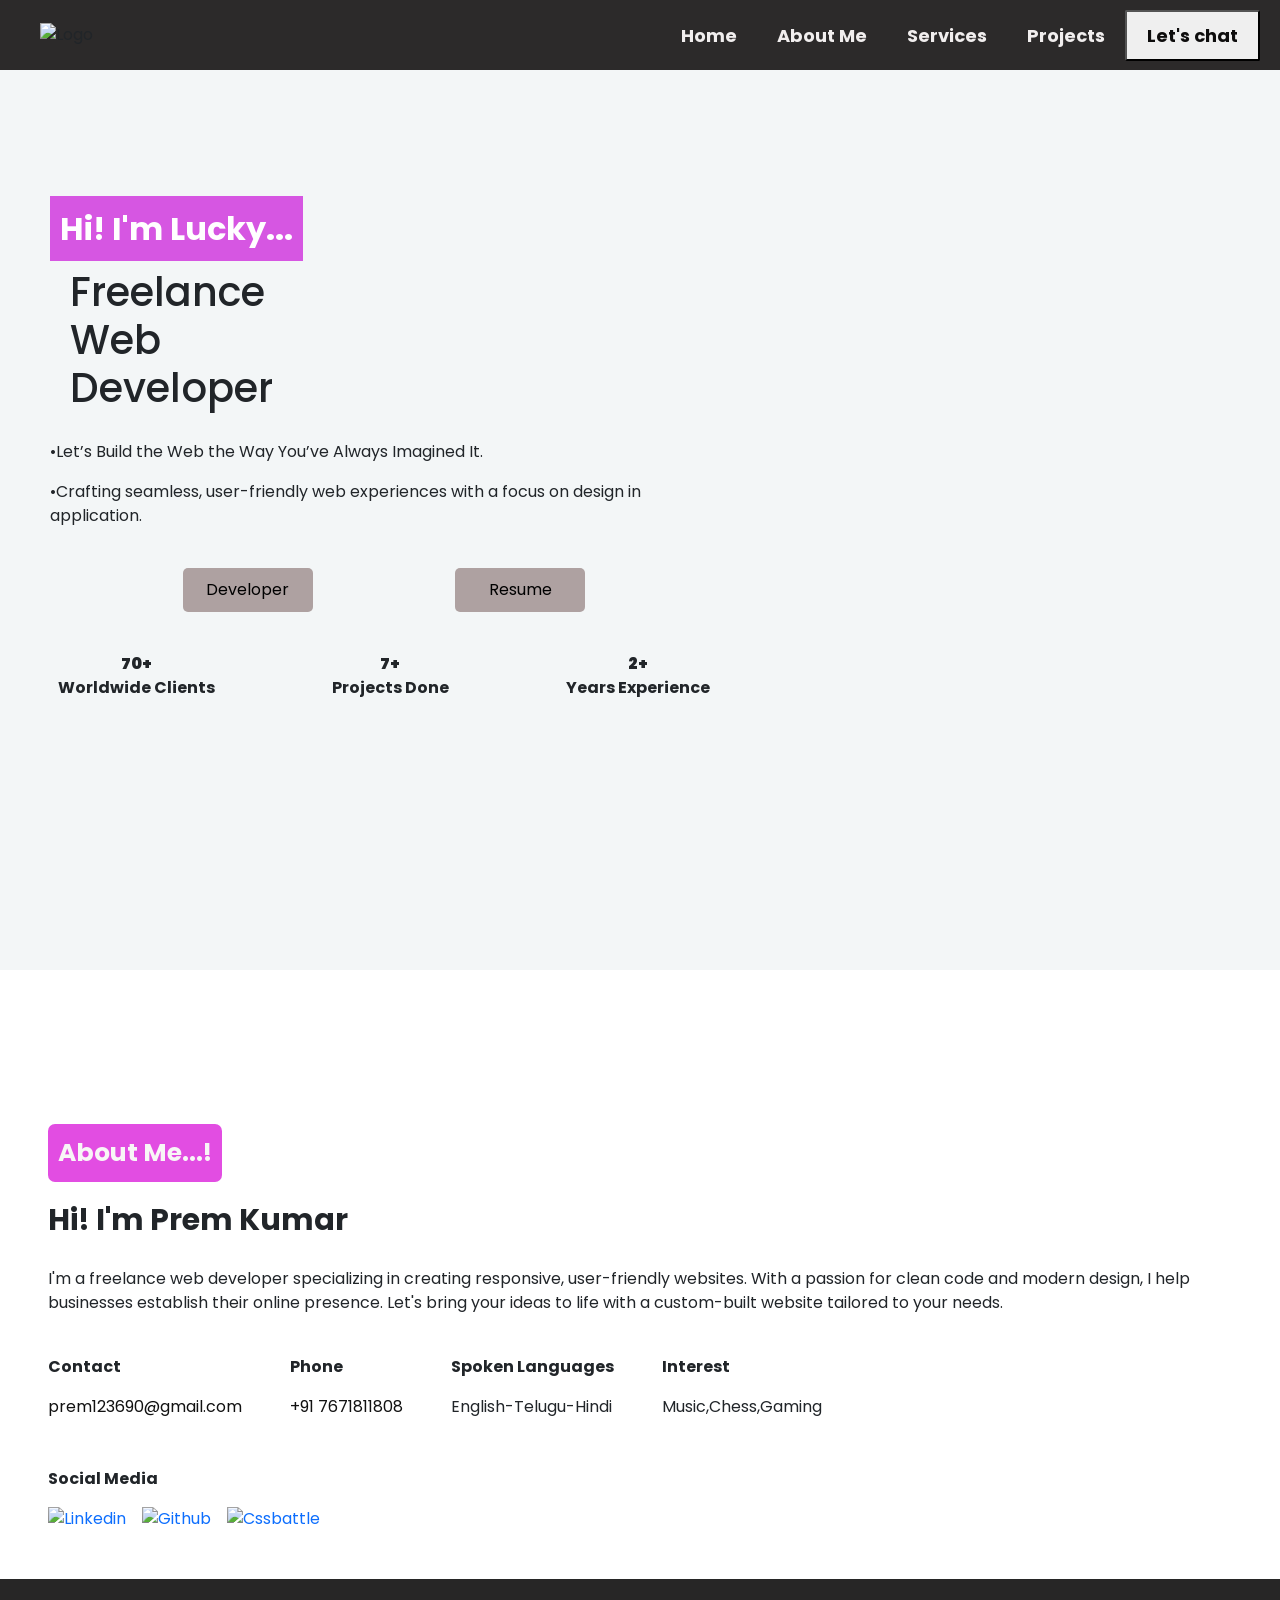
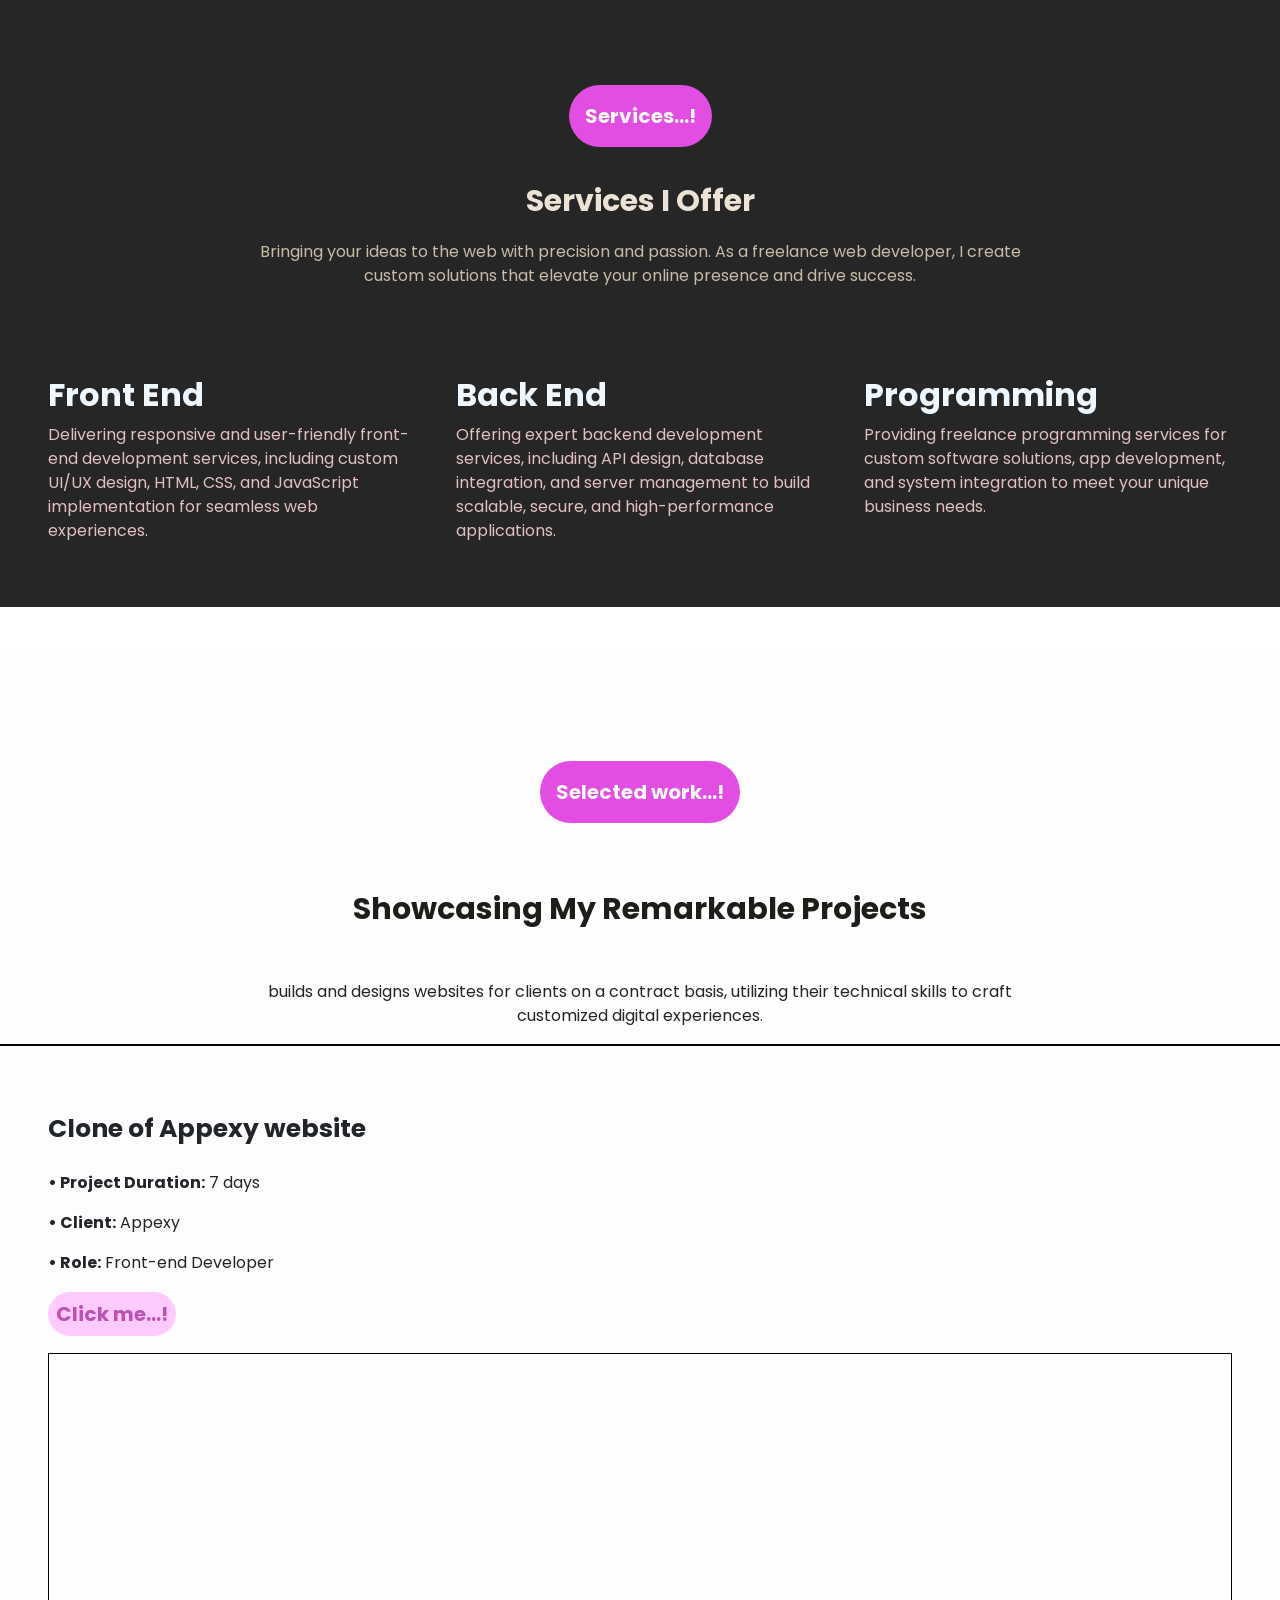
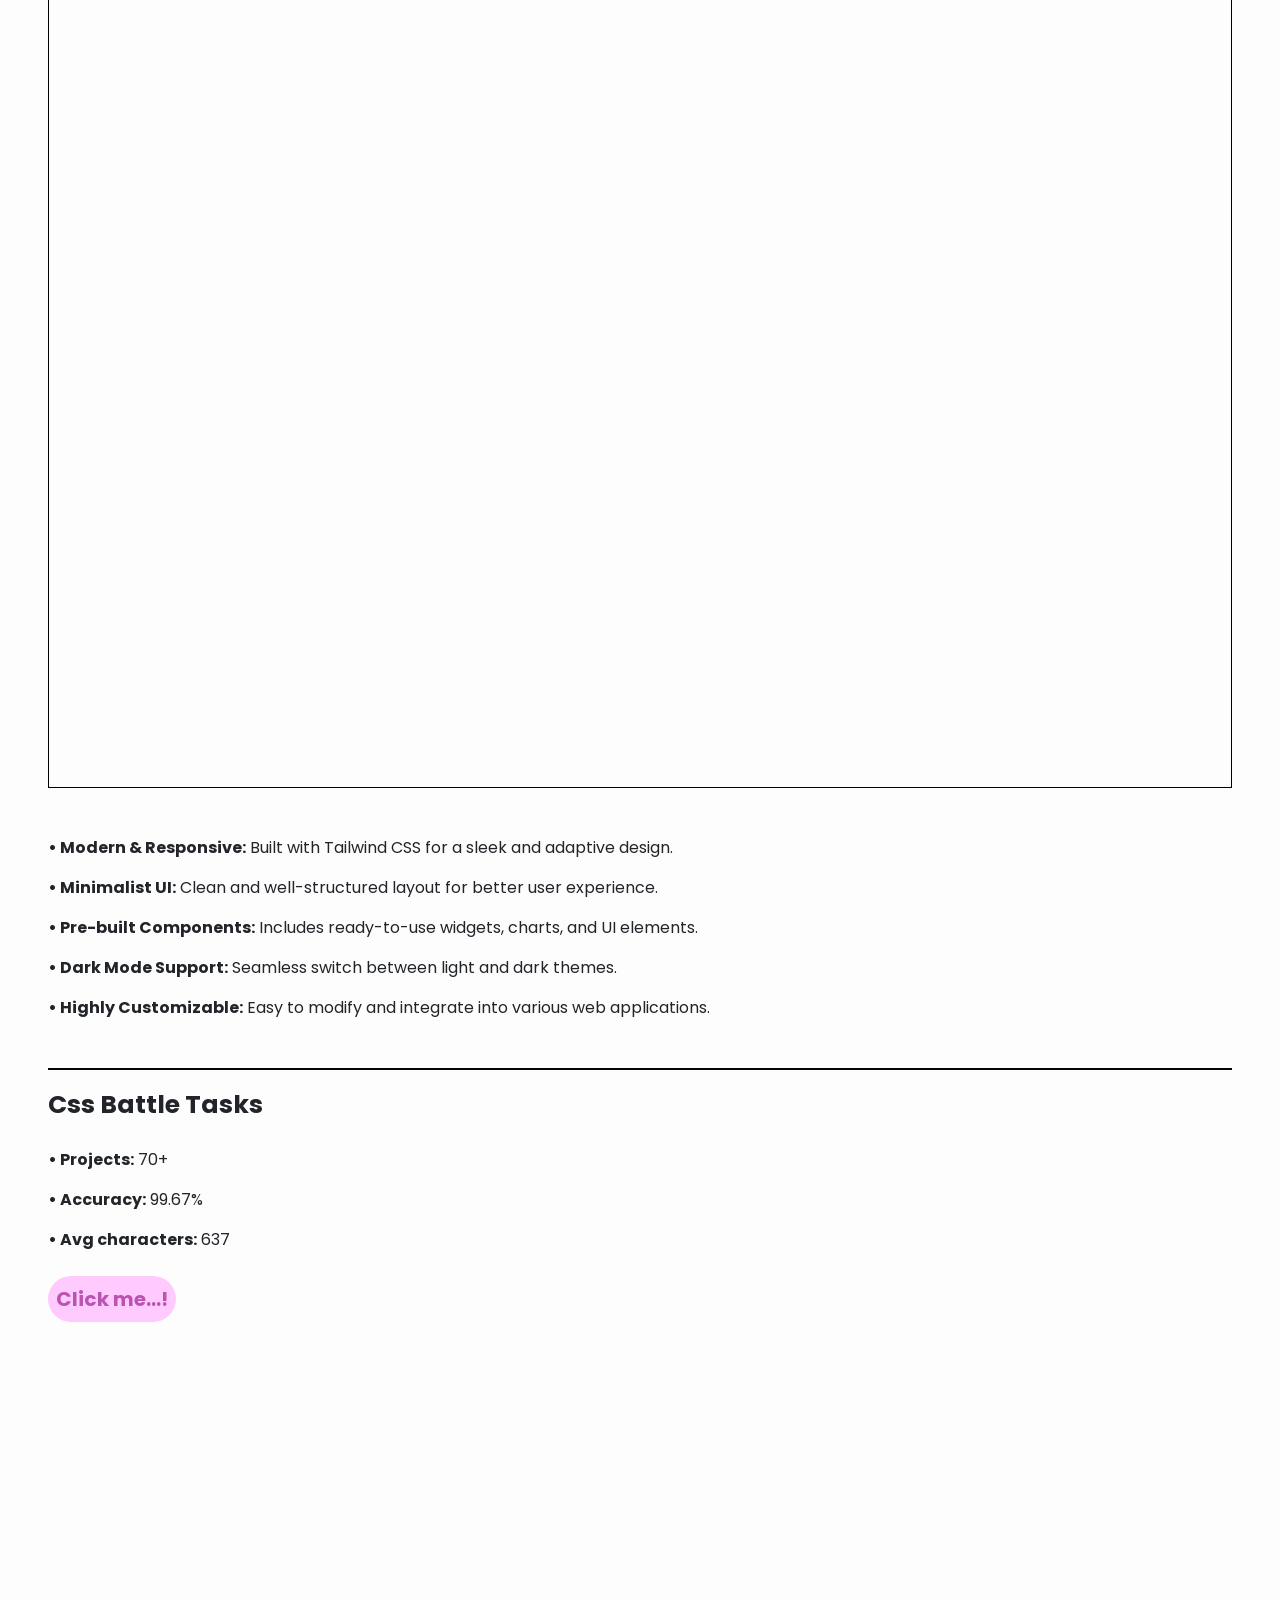
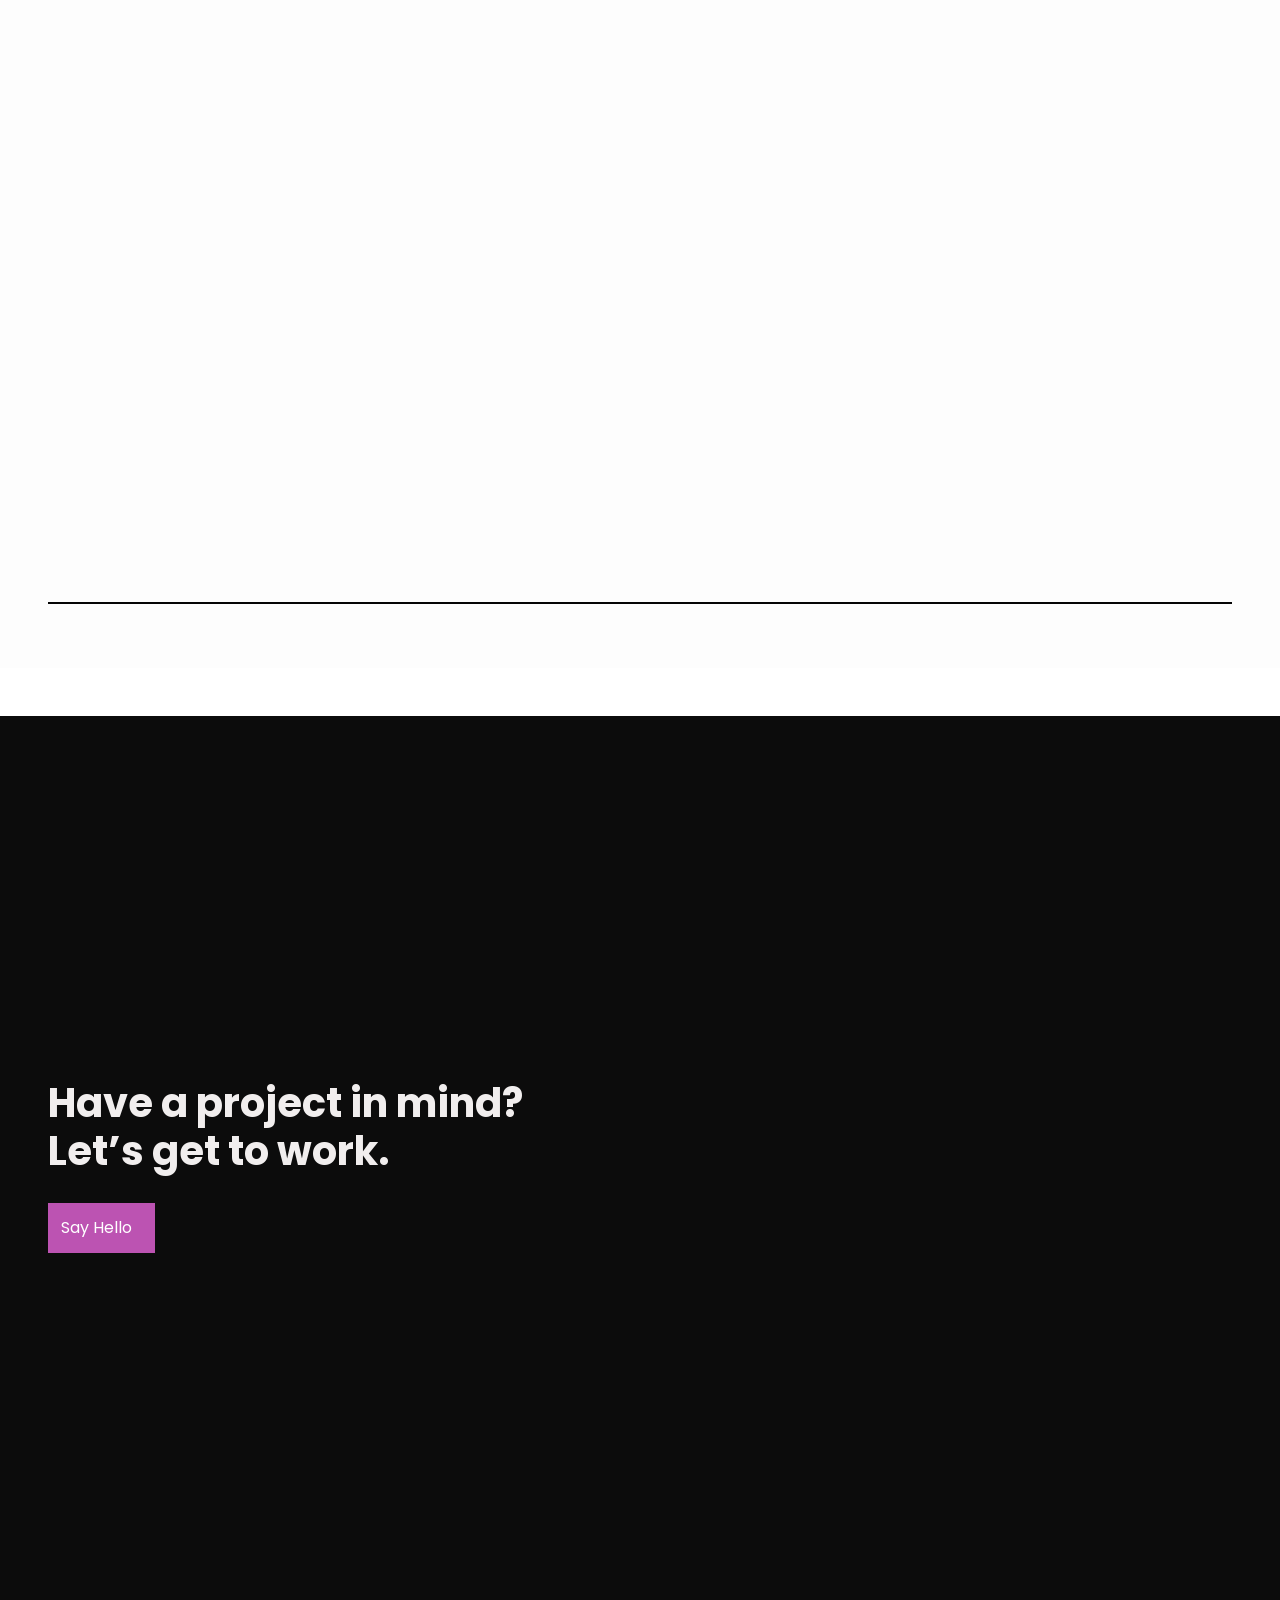
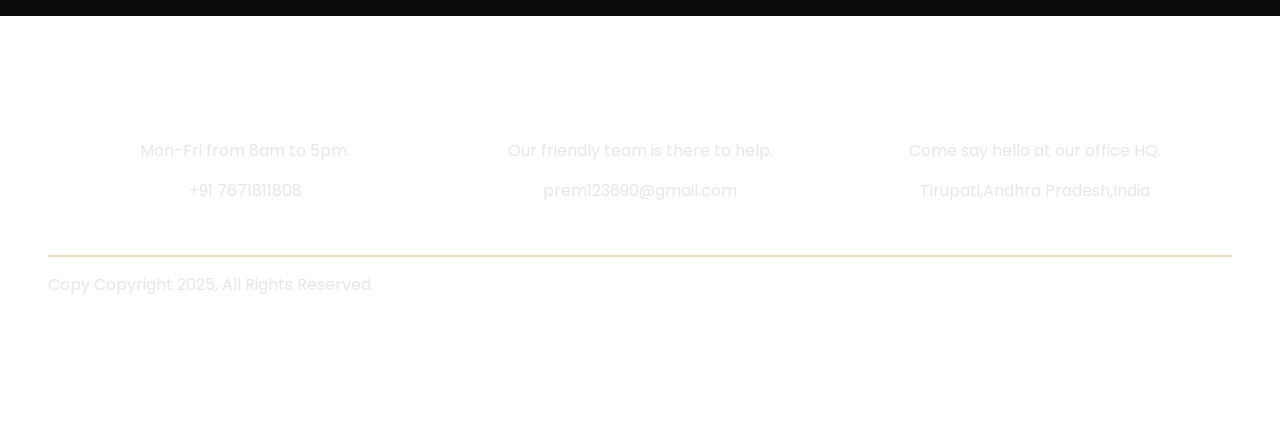
==== index.html @ 924522a0 "Add files via upload" ====
<!DOCTYPE html>
<html lang="en">
  <head>
    <meta charset="UTF-8" />
    <meta name="viewport" content="width=device-width, initial-scale=1.0" />
    <title>Portfolio</title>
    <link rel="stylesheet" href="style.css" />
    <link rel="stylesheet" href="poppins.css" />
    <link
      href="https://cdn.jsdelivr.net/npm/bootstrap@5.3.3/dist/css/bootstrap.min.css"
      rel="stylesheet"
      integrity="sha384-QWTKZyjpPEjISv5WaRU9OFeRpok6YctnYmDr5pNlyT2bRjXh0JMhjY6hW+ALEwIH"
      crossorigin="anonymous"
    />
    <link rel="preconnect" href="https://fonts.googleapis.com" />
    <link rel="preconnect" href="https://fonts.gstatic.com" crossorigin />
    <link
      href="https://fonts.googleapis.com/css2?family=Poppins:ital,wght@0,100;0,200;0,300;0,400;0,500;0,600;0,700;0,800;0,900;1,100;1,200;1,300;1,400;1,500;1,600;1,700;1,800;1,900&display=swap"
      rel="stylesheet"
    />
  </head>
  <body class="poppins-regular">
    <div class="header">
      <div class="header_logo">
        <img src="./images/sye-removebg-preview.png" alt="Logo" class="syelogo" />
      </div>
      <div class="header_menu">
        <ul class="nav">
          <li><a href="#home">Home</a></li>
          <li><a href="#aboutme">About Me</a></li>
          <li><a href="#services">Services</a></li>
          <li><a href="#projects">Projects</a></li>
        </ul>
        <br />
        <div class="header_btn">
          <button ><a href="#chat" class="btnchat">Let's chat</a></button>
        </div>
      </div>
    </div>
    <section id="home"></section>
    <div class="pg1" >
      <div class="pg1left">
        <div class="pg1ltd1">
          <h2 class="pg1ltd1h2 bold">Hi! I'm Lucky...</h2>
          <h1 class="pg1ltd1h1">
            Freelance <br />Web <br />
            Developer
          </h1>
          <p>•Let’s Build the Web the Way You’ve Always Imagined It.</p>
          <p>
            •Crafting seamless, user-friendly web experiences with a focus on
            design in application.
          </p>
        </div>
        <div class="pg1ltd2 d-flex justify-content-evenly">
          <input
            type="button"
            name=""
            id=""
            value="Developer"
            class="pg1ltd2input"
          />
          <input
            type="button"
            name=""
            id=""
            value="Resume"
            class="pg1ltd2input"
          />
        </div>
        <div class="pg1ltd3 d-flex justify-content-around">
          <div class="pg1ltd3d1 txtcen bold">
            <b>70+</b>
            <p>Worldwide Clients</p>
          </div>
          <div class="pg1ltd3d1 txtcen bold">
            <b>7+</b>
            <p>Projects Done</p>
          </div>
          <div class="pg1ltd3d1 txtcen bold">
            <b>2+</b>
            <p>Years Experience</p>
          </div>
        </div>
      </div>
      <div class="pg1right">
        <div class="pg1rightimg" ></div>
      </div>
    </div>
    <div class="pg2 m-5" id="aboutme" >
      <div class="pg2d1 d-flex align-items-center m-3 mx-0 bold" >
        <img src="./images/icons8-circle-64.png" alt="" class="star" />About Me...!
      </div>
      <div class="pg2d2 m-3 mx-0 bold">Hi! I'm Prem Kumar</div>
      <div class="pg2d3 m-4 mx-0">
        I'm a freelance web developer specializing in creating responsive,
        user-friendly websites. With a passion for clean code and modern design,
        I help businesses establish their online presence. Let's bring your
        ideas to life with a custom-built website tailored to your needs.
      </div>
      <div class="pg2d4 d-flex gap-5 m-3 mx-0">
        <div class="pgd4d1 m-3 mx-0">
          <p class="bold">Contact</p>
          <a href="#" class="email-a">prem123690@gmail.com</a>
        </div>
        <div class="pg2d4d2 m-3 mx-0">
          <p class="bold">Phone</p>
          <a href="#" class="phone-a">+91 7671811808</a>
        </div>
        <div class="pg2d4d3 m-3 mx-0">
          <p class="bold">Spoken Languages</p>
          <p>English-Telugu-Hindi</p>
        </div>
        <div class="pg2d4d4 m-3 mx-0">
          <p class="bold">Interest</p>
          <p>Music,Chess,Gaming</p>
        </div>
      </div>
      <div class="pg2d5 m-3 mx-0">
        <p class="bold">Social Media</p>
        <div class="pg2d5d1 d-flex gap-3 m-3 mx-0">
          <a href="#"
            ><img src="./images/icons8-linkedin-48.png" alt="Linkedin" class="linkedin"
          /></a>
          <a href="#"><img src="./images/icons8-github-50.png" alt="Github" /></a>
          <a href="#"
            ><img src="./images/BIu19jPP_400x400.png" alt="Cssbattle" class="cssbattle"
          /></a>
        </div>
      </div>
    </div>
    <div class="pg3 m-5 mx-0 " id="services">
      <div class="pg3d1 d-flex justify-content-center">
        <div class="pg3d1d1 d-flex align-items-center m-3 mx-0 bold p-3">
          <img src="./images/icons8-circle-64.png" alt="" class="star" />Services...!
        </div>
      </div>
      <div class="pg3d2 bold txtcen m-3 mx-0">Services I Offer</div>
      <div class="pg3d3 txtcen d-flex justify-content-center m-3 mx-0">
        <div class="pg3d3d1">
          Bringing your ideas to the web with precision and passion. As a
          freelance web developer, I create custom solutions that elevate your
          online presence and drive success.
        </div>
      </div>
      <div class="pg4 d-flex p-5">
        <div class="pg4d1">
          <img src="./images/icons8-backend-64.png" alt="" class="imgcard1">
          <h2 class="bold">Front End</h2>
          <p class="pg4d1p">Delivering responsive and user-friendly front-end development services, including custom UI/UX design, HTML, CSS, and JavaScript implementation for seamless web experiences.</p>
        </div>
        <div class="pg4d2">
          <img src="./images/icons8-backend-64 (1).png" alt="" class="imgcard2">
          <h2 class="bold">Back End</h2>
          <p class="pg4d1p">Offering expert backend development services, including API design, database integration, and server management to build scalable, secure, and high-performance applications.</p>
        </div>
        <div class="pg4d3">
          <img src="./images/icons8-backend-64 (2).png" alt="" class="imgcard3">
          <h2 class="bold">Programming</h2>
          <p class="pg4d1p">Providing freelance programming services for custom software solutions, app development, and system integration to meet your unique business needs.</p>
        </div>
      </div>
    </div>
    <div class="pg5 m-5 mx-0" id="projects">
      <div class="pg3d1 d-flex justify-content-center">
        <div class="pg3d1d1 d-flex align-items-center m-3 mx-0 bold p-3">
          <img src="./images/icons8-circle-64.png" alt="" class="star" />Selected work...!
        </div>
      </div>
      <div class="pg5d2 bold txtcen m-5 mx-0">Showcasing My Remarkable Projects</div>
      <div class="pg5d3 txtcen d-flex justify-content-center m-3 mx-0">
        <div class="pg5d3d1">
          builds and designs websites for clients on a contract basis, utilizing their technical skills to craft customized digital experiences.
        </div>
      </div>
      <div class="line" ></div>
      <div class="pg5d4 p-5">
        <div class="pg5d4d1">
          <div class="pg5d4d1d1 bold m-3 mx-0">Clone of Appexy website</div>
          <div class="pg5d4d1d4 m-4 mx-0">
            <p><b> •  Project Duration:</b> 7 days</p>
            <p><b> •  Client:</b> Appexy</p>
            <p><b> •  Role:</b> Front-end Developer</p>
          </div>
          <div class="m-4 mx-0">  
          <a href="./task14/index.html" class="pg5d4d1d1a bold p-2 mx-0 "><img src="./images/icons8-circle-64.png" alt="" class="star" />Click me...!</a>
          </div>
          <div class="pg5d4d1d2img"></div>
          <div class="pg5d4d1d3 m-5 mx-0">
            <p><b> •  Modern & Responsive:</b> Built with Tailwind CSS for a sleek and adaptive design.</p>
            <p><b> •  Minimalist UI:</b> Clean and well-structured layout for better user experience.</p>
            <p><b> •  Pre-built Components:</b> Includes ready-to-use widgets, charts, and UI elements.</p>
            <p><b> •  Dark Mode Support:</b> Seamless switch between light and dark themes.</p>
            <p><b> •  Highly Customizable:</b> Easy to modify and integrate into various web applications.</p>
          </div>
          <div class="line"></div>
        </div>
        <div class="csshed">
          <div class="csshed1 bold p-3 px-0">Css Battle Tasks</div>
          <div class="cssfot p-2 px-0">
            <p><b> •  Projects:</b> 70+</p>
            <p><b> •  Accuracy:</b> 99.67%</p>
            <p><b> •  Avg characters:</b> 637</p>
          </div>
          <div class="csslink d-flex">
            <a href="https://cssbattle.dev/player/kumar_1729" class="pg5d4d1d1a bold p-2 mx-0 "><img src="./images/icons8-circle-64.png" alt="" class="star" />Click me...!</a>
            </div>
        </div>
        <div class="pg5d4d2">
          <div class="pg5d4d2d1 p-3 px-0">
            <div class="cssd1bx1"></div>
            <div class="cssd1bx2"></div>
            <div class="cssd1bx3"></div>
          </div>
          <div class="pg5d4d2d2 p-3 px-0">
            <div class="cssd2bx4"></div>
            <div class="cssd2bx5"></div>
            <div class="cssd2bx6"></div>
          </div>
        </div>
        <div class="line m-3 mx-0"></div>
      </div>
    </div>
    <div class="pg6 d-flex" id="chat">
      <div class="pg6left d-flex justify-content-center p-5">
        <h1 class="bold pg6leftfont">Have a project in mind? Let’s get to work.</h1>
        <button class="hello" id="open-contact" popovertarget="pop-box">Say Hello 
          <img src="./images/icons8-arrow-100 (1).png" alt="">
        </button>
      </div>
      <div class="pg6right p-5"></div>
    </div>


    <div class="pop-box" id="pop-box" popover>
      <button popovertarget="pop-box" id="close">
        <img src="./images/icons8-close-96.png" alt="">
      </button>
      <div class="popxhed py-0 p-4">
        <h2 class="bold ">Got Ideas? We've got the skills.</h2>
      <h2 class="bold">Let's team up.</h2>
      <p>Tell us more about yourself and what you're got in mind.</p>
      </div>
      <form>
        <div class="formd1 d-flex p-4 py-0">
          <input type="text" placeholder="Full Name...">
          <input type="email" placeholder="Your Eamil">
        </div>
        <div class="formd2 p-4 py-0">
          <input type="text" placeholder="Subject">
        </div>
        <div class="formd3 p-4 py-0">
          <input type="text" id="message" placeholder="Your Message..." class="message">
        </div>

        <button class="hello" id="close-contact">Send Message</button>
      </form>
    </div>
    <footer>
      <div class="foter p-5 py-0">
        <div class="fotrd1">
          <div class="phone">
            <img src="./images/icons8-phone-501.png" alt="">
            <p>Mon-Fri from 8am to 5pm.</p>
            <p>+91 7671811808</p>
          </div>
          <div class="email">
            <img src="./images/icons8-email-501.png" alt="">
            <p>Our friendly team is there to help.</p>
            <p>prem123690@gmail.com</p>
          </div>
          <div class="location">
            <img src="./images/icons8-location-501.png" alt="">
            <p>Come say hello at our office HQ.</p>
            <p>Tirupati,Andhra Pradesh,India</p>
          </div>
        </div>
        <div class="fotrd2">
          <div class="line white m-3 mx-0"></div>
          <p>Copy Copyright 2025, All Rights Reserved.</p>    
        </div>
      </div>
    </footer>
    <script
      src="https://cdn.jsdelivr.net/npm/bootstrap@5.3.3/dist/js/bootstrap.bundle.min.js"
      integrity="sha384-YvpcrYf0tY3lHB60NNkmXc5s9fDVZLESaAA55NDzOxhy9GkcIdslK1eN7N6jIeHz"
      crossorigin="anonymous"
    ></script>
  </body>
</html>
---- style.css ----
* {
  margin: 0;
  padding: 0;
}
.txtcen {
  text-align: center;
}
.bold {
  font-weight: bold;
}
a {
  text-decoration: none !important;
}
:root {
  --i: !important;
}
.line {
  width: 100%;
  border: 1px solid rgb(5, 5, 5);
}
/*media quaries */
@media screen and (max-width: 767px) {
  .pg1 {
    flex-direction: column;
    height: 200vh !important;
  }
  .pg1right {
  }
}
@media screen and (max-width: 767px) {
  .pg2d4,
  .pg4 {
    /* flex-direction: column; */
    flex-wrap: wrap;
  }
  .pg5d4d2d1,
  .pg5d4d2d2 {
    flex-direction: column;
    height: 150vh;
    gap: 30px;
  }
  
  .cssd1bx1,.cssd1bx2,.cssd1bx3,.cssd2bx4,.cssd2bx5,.cssd2bx6{
    width: 100%;
    background: url(cssbattleimgs/pic17.png) no-repeat ;
  }
  .fotrd1{
    flex-direction: column;
  }
  .pg6{
    flex-direction: column;
  }
}

/*nav bar start*/
.syelogo {
  height: 120px;
  margin-left: 40px;
}
.header {
  background-color: rgb(44, 42, 42);
  height: 70px;
  width: 100%;
  z-index: 100;
  position: sticky;
  top: 0px;
  display: flex;
  align-items: center;
  justify-content: space-between;
}
.header_menu {
  display: flex;
  justify-content: flex-end;
}
.header_menu ul {
  list-style: none;
  display: inline-flex;
}
.header_menu ul li {
  padding: 20px;
}
.header_menu ul li a {
  color: #f1eeee;
  text-decoration: none;
  /* font-family:system-ui, -apple-system, BlinkMacSystemFont, 'Segoe UI', Roboto, Oxygen, Ubuntu, Cantarell, 'Open Sans', 'Helvetica Neue', sans-serif; */
  font-size: large;
  font-weight: bold;
}
.header_menu ul li a:hover {
  color: #949491;
  border-radius: none;
  transition: all 5ms ease-in-out;
}
.header_btn {
  display: inline-flex;
  align-items: center;
  margin-right: 20px;
}
.header_btn button {
  /* font-family: system-ui, -apple-system, BlinkMacSystemFont, 'Segoe UI', Roboto, Oxygen, Ubuntu, Cantarell, 'Open Sans', 'Helvetica Neue', sans-serif; */
  font-size: large;
  font-weight: bold;
  color: #111;
  border-radius: 2px;
  padding: 10px 20px;
}
.header_btn button:hover {
  color: rgb(147, 144, 150);
}
.btnchat {
  color: #0e0d0d;
}
/*nav bar end*/
.pg1 {
  height: 100vh;
  display: flex;
  background-color: rgb(243, 246, 247);
  padding-top: 10vh;
}
.pg1left {
  flex: 1.5;
  /* border: solid 1px red; */
}
.pg1ltd1 {
  margin: 50px;
}
.pg1ltd1h2 {
  /* border: solid 1px red; */
  background: #d656e2;
  color: rgb(255, 255, 255);
  display: inline;
  padding: 10px;
}
.pg1ltd1h1 {
  padding: 20px;
}
.pg1ltd2 {
  margin-top: -20px !important;
  margin: 40px;
}
.pg1ltd2input {
  background-color: rgb(174, 161, 161);
  border: none;
  color: rgb(0, 0, 0);
  border-radius: 5px;
  padding: 10px;
  width: 130px;
}

.pg1right {
  flex: 1;
}
.pg1rightimg {
  height: 90vh;
  /* background: url(WhatsApp\ Image\ 2025-01-29\ at\ 19.05.05_9d3bdd12.jpg) no-repeat center/cover; */
  /* background: url(IMG-20250202-WA0011.jpg) no-repeat center/cover;
     */
  background: url(./images/right3.jpg) no-repeat center/cover;
}
.pg2 {
  background: white;
  padding-top: 10vh;
}
.pg2d1,
.pg3d1d1 {
  background: #e24de2;
  width: fit-content;
  color: #f8f6f6;
  padding: 10px;
  border-radius: 7px;
  font-size: 25px;
}
.pg2d2 {
  font-size: 30px;
}
.email-a,
.phone-a {
  color: #111 !important;
}
.star {
  height: 25px;
}
.linkedin {
  height: 58px;
}
.cssbattle {
  height: 48px;
}
.pg3 {
  background: #272626;
  padding-top: 10vh;
}
.pg3d1d1 {
  border-radius: 40px;
  font-size: 20px;
}
.pg3d2 {
  color: rgb(236, 226, 213);
  font-size: 30px;
}
.pg3d3 {
  color: rgb(202, 187, 168);
}
.pg3d3d1 {
  width: 800px;
}
.pg4 {
  gap: 40px;
}
.pg4d1,
.pg4d2,
.pg4d3 {
  color: aliceblue;
  flex: 1;
}
/* .pg4d2{
    flex: 1;
}
.pg4d3{
    flex:1;
} */
.pg4d1p {
  color: #e2c0c0;
}
.imgcard1,
.imgcard3 {
  height: 70px;
}
.imgcard2 {
  height: 70px;
}

.pg5 {
  background: #fdfdfd;
  padding-top: 10vh;
}
.pg5d2 {
  color: rgb(31, 29, 25);
  font-size: 30px;
}
.pg5d3d1 {
  width: 800px;
}
.pg5d4d1d1 {
  font-size: 25px;
}
.pg5d4d1d1a {
  color: #bc53b2;
  background: #ffcbff;
  border-radius: 40px;
  font-size: 20px;
  margin-top: 0px var(--i);
}
.pg5d4d1d2img {
  height: 115vh;
  background: url(./images/project1.png) no-repeat center/cover;
  border: 1px solid black;
}
.csshed1 {
  font-size: 25px;
}
.pg5d4d2d1,
.pg5d4d2d2 {
  display: flex;
}
.cssd1bx1,
.cssd1bx2,
.cssd1bx3,
.cssd2bx4,
.cssd2bx5,
.cssd2bx6 {
  height: 400px;
  width: 400px;
  /* height: 100%;
  width: 100%; */
}
.cssd1bx1 {
  background: url(cssbattleimgs/pic17.png) no-repeat;
}
.cssd1bx2 {
  background: url(cssbattleimgs/pic9.png) no-repeat;
}
.cssd1bx3 {
  background: url(cssbattleimgs/pic12.png) no-repeat;
}
.cssd2bx4 {
  background: url(cssbattleimgs/pci7.png) no-repeat;
}
.cssd2bx5 {
  background: url(cssbattleimgs/pic1.png) no-repeat;
}
.cssd2bx6 {
  background: url(cssbattleimgs/pic14.png) no-repeat;
}
.pg6 {
  height: 100vh;
  background: rgb(12, 12, 12);
}
.pg6left,
.pg6right {
  flex: 1;
}
.pg6left {
  flex-direction: column;
}
.pg6leftfont {
  color: #f1eeee;
}
.pg6right {
  background: url(./images/contectimg.png) no-repeat center/cover;
}
.hello {
  display: flex;
  align-items: center;
  justify-content: center;
  background-color: #bc53b2;
  gap: 10px;
  border: 0;
  padding: 13px;
  margin-top: 20px;
  color: #fff !important;
  width: fit-content;
  img {
    height: 24px;
    rotate: 180deg;
  }
}
.pop-box {
  height: 90%;
  width: 50%;
  aspect-ratio: 1/1;
  background-color: rgb(255, 255, 255);
  border-radius: 7px;
  position: fixed;
  z-index: 10;
  border: none;
  top: 50%;
  left: 50%;
  transform: translate(-50%, -50%);
  transition: 0.3s popover ease;
}
.formd1 {
  display: flex;
  gap: 20px;
}

input {
  width: 100%;
  border: 1px solid gray;
  border-radius: 2px;
  padding: 8px 3px 8px 10px;
  margin-top: 10px !important;
}
input::placeholder {
  font-weight: 600 !important;
}

#message {
  height: 100px !important;
}
#close-contact {
  margin: 25px !important;
}
#close {
  background-color: rgba(128, 128, 128, 0.455);
  border: 0;
  padding: 3px;
  display: flex;
  align-items: center;
  justify-content: center;
  border-radius: 10px;
  height: 30px;
  aspect-ratio: 1/1;
  margin: 20px;
  position: relative;
  left: 90%;
  img {
    height: 20px;
  }
}
footer {
  /* width: 100%;
    display: flex;
    align-items: center; */
  color: #e8e6e6 var(--i);
}
.white {
  border: 1px solid wheat;
}
.foter {
  height: 50vh;
  background: url(./images/footer-bg.5b1460dc.svg) no-repeat center/cover;
  margin-top: -35px;
  display: flex;
  flex-direction: column;
  justify-content: center;
}
.phone,
.email,
.location {
  flex: 1;
  display: flex;
  flex-direction: column;
  justify-content: center;
  align-items: center;
}
.fotrd1 {
  display: flex;
  padding-top: 40px;
}
.fotrd2 {
  padding-top: 20px;
}
---- poppins.css ----
.poppins-thin {
    font-family: "Poppins", serif;
    font-weight: 100;
    font-style: normal;
  }
  
  .poppins-extralight {
    font-family: "Poppins", serif;
    font-weight: 200;
    font-style: normal;
  }
  
  .poppins-light {
    font-family: "Poppins", serif;
    font-weight: 300;
    font-style: normal;
  }
  
  .poppins-regular {
    font-family: "Poppins", serif;
    font-weight: 400;
    font-style: normal;
  }
  
  .poppins-medium {
    font-family: "Poppins", serif;
    font-weight: 500;
    font-style: normal;
  }
  
  .poppins-semibold {
    font-family: "Poppins", serif;
    font-weight: 600;
    font-style: normal;
  }
  
  .poppins-bold {
    font-family: "Poppins", serif;
    font-weight: 700;
    font-style: normal;
  }
  
  .poppins-extrabold {
    font-family: "Poppins", serif;
    font-weight: 800;
    font-style: normal;
  }
  
  .poppins-black {
    font-family: "Poppins", serif;
    font-weight: 900;
    font-style: normal;
  }
  
  .poppins-thin-italic {
    font-family: "Poppins", serif;
    font-weight: 100;
    font-style: italic;
  }
  
  .poppins-extralight-italic {
    font-family: "Poppins", serif;
    font-weight: 200;
    font-style: italic;
  }
  
  .poppins-light-italic {
    font-family: "Poppins", serif;
    font-weight: 300;
    font-style: italic;
  }
  
  .poppins-regular-italic {
    font-family: "Poppins", serif;
    font-weight: 400;
    font-style: italic;
  }
  
  .poppins-medium-italic {
    font-family: "Poppins", serif;
    font-weight: 500;
    font-style: italic;
  }
  
  .poppins-semibold-italic {
    font-family: "Poppins", serif;
    font-weight: 600;
    font-style: italic;
  }
  
  .poppins-bold-italic {
    font-family: "Poppins", serif;
    font-weight: 700;
    font-style: italic;
  }
  
  .poppins-extrabold-italic {
    font-family: "Poppins", serif;
    font-weight: 800;
    font-style: italic;
  }
  
  .poppins-black-italic {
    font-family: "Poppins", serif;
    font-weight: 900;
    font-style: italic;
  }
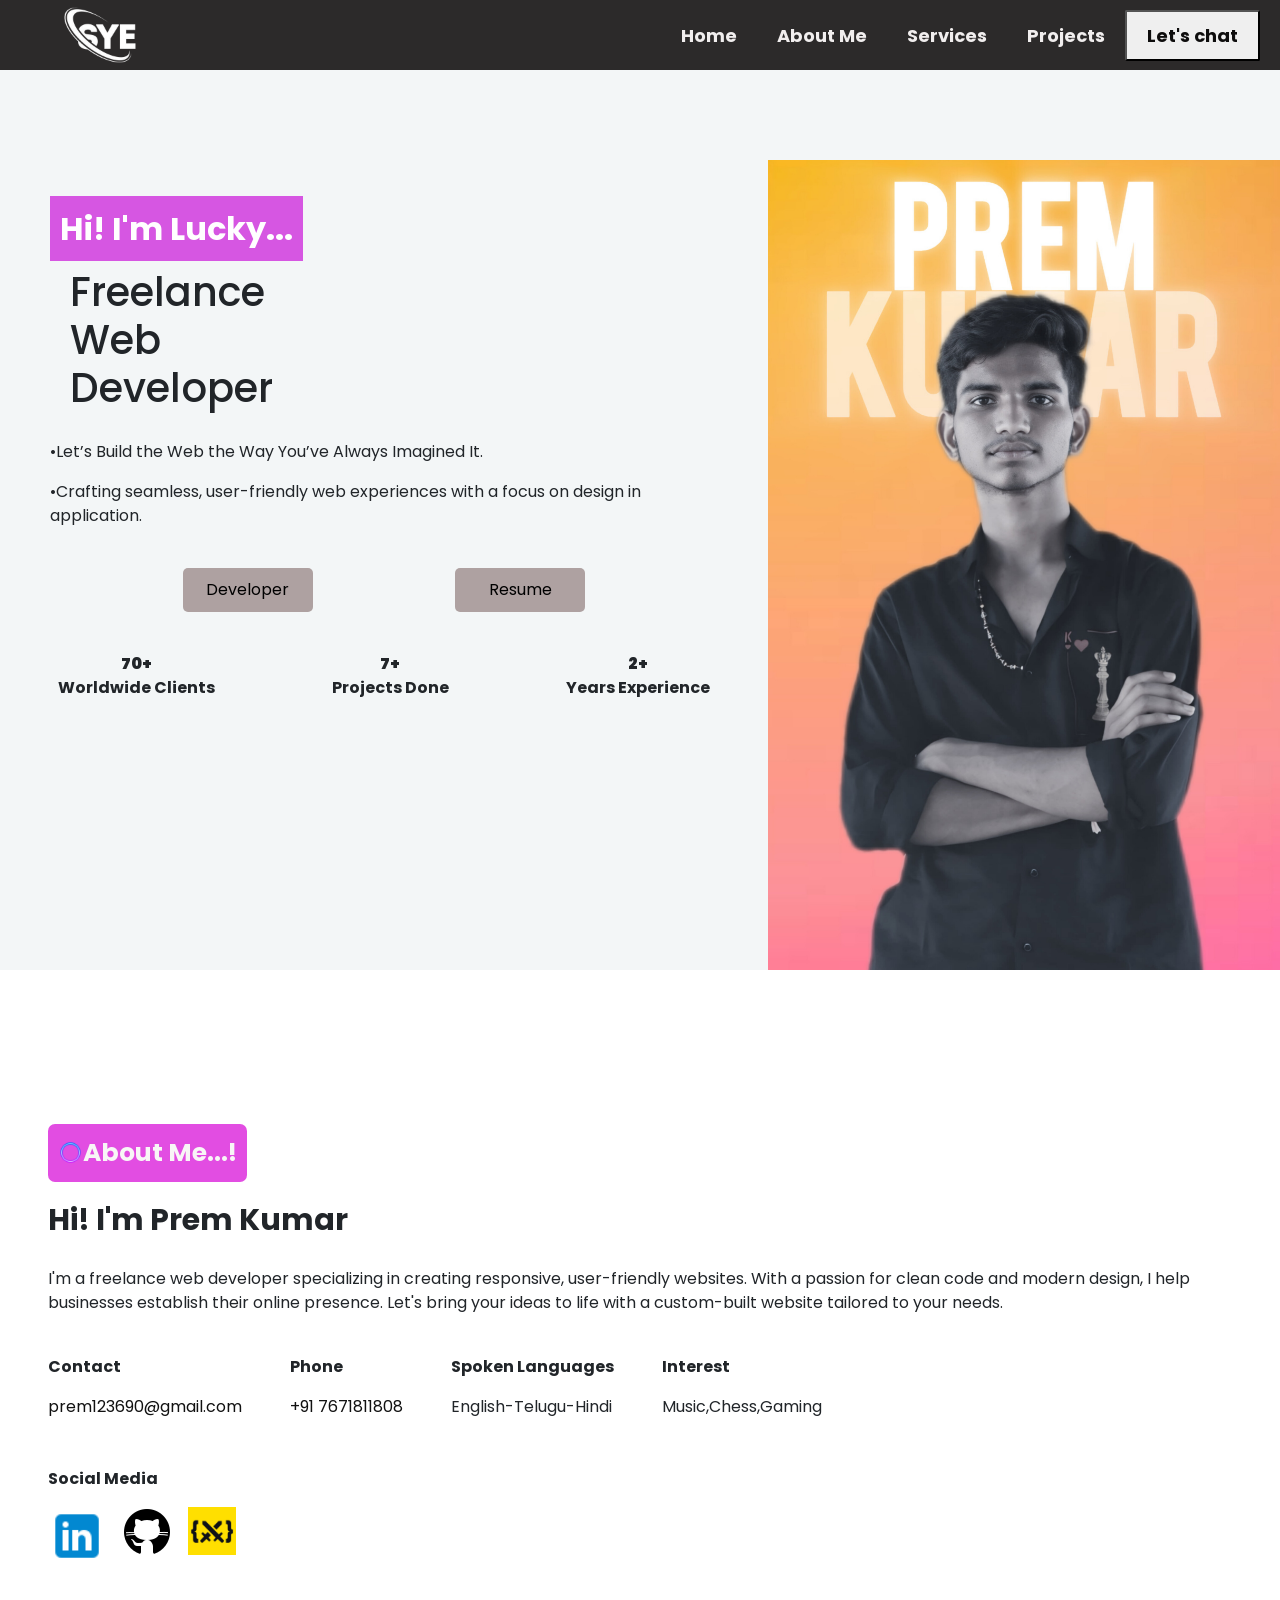
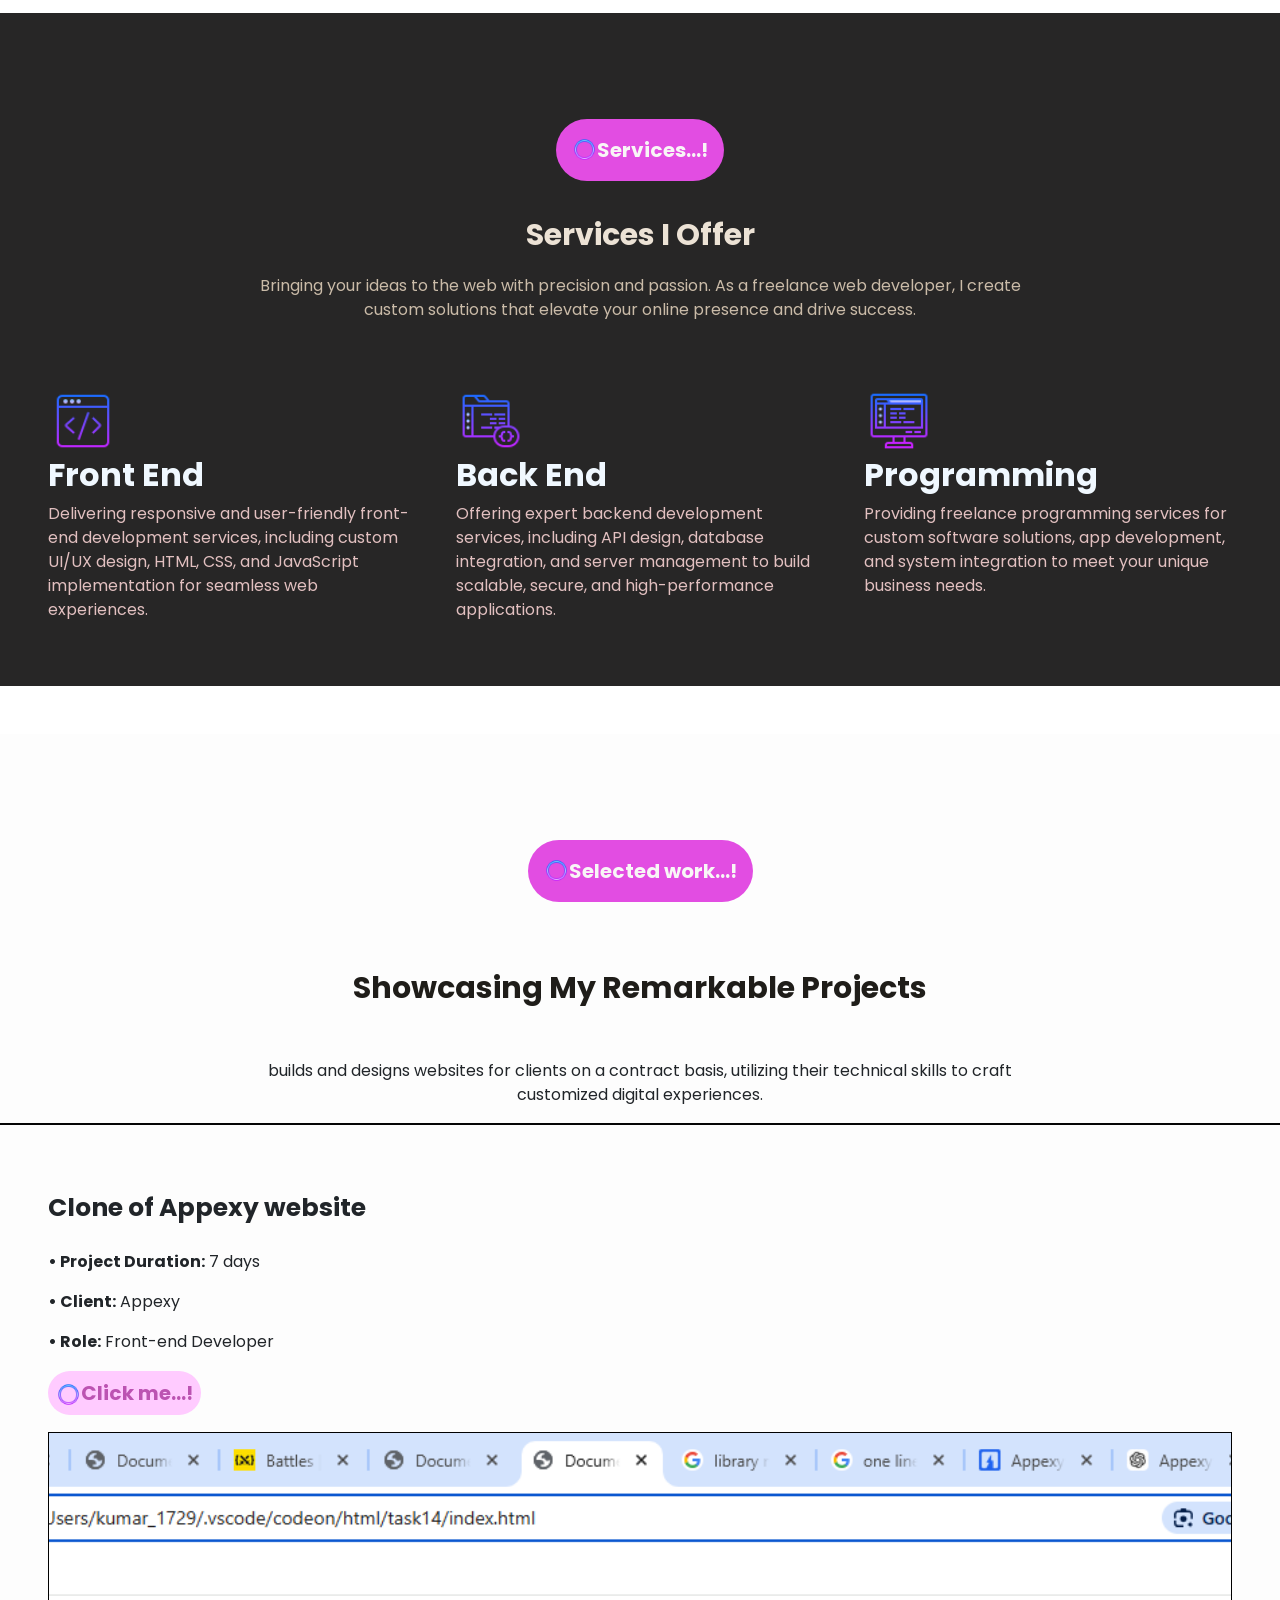
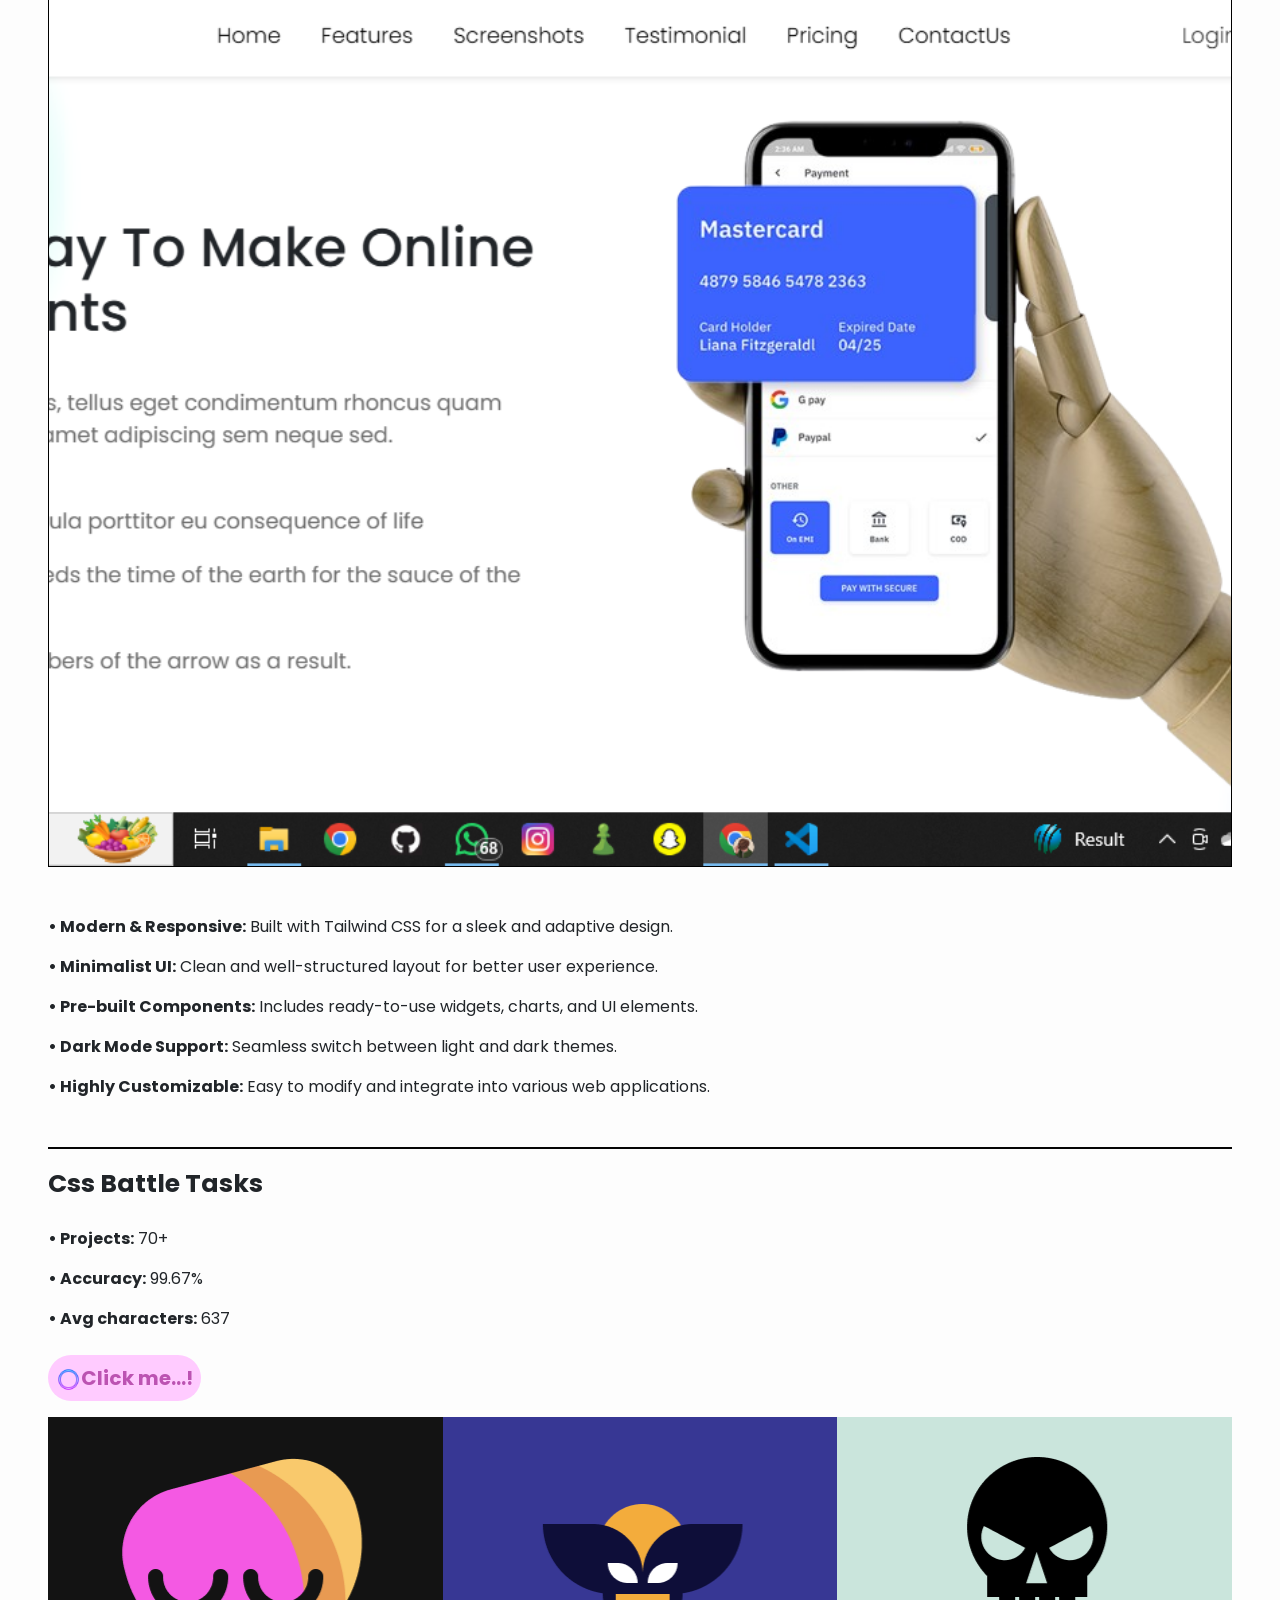
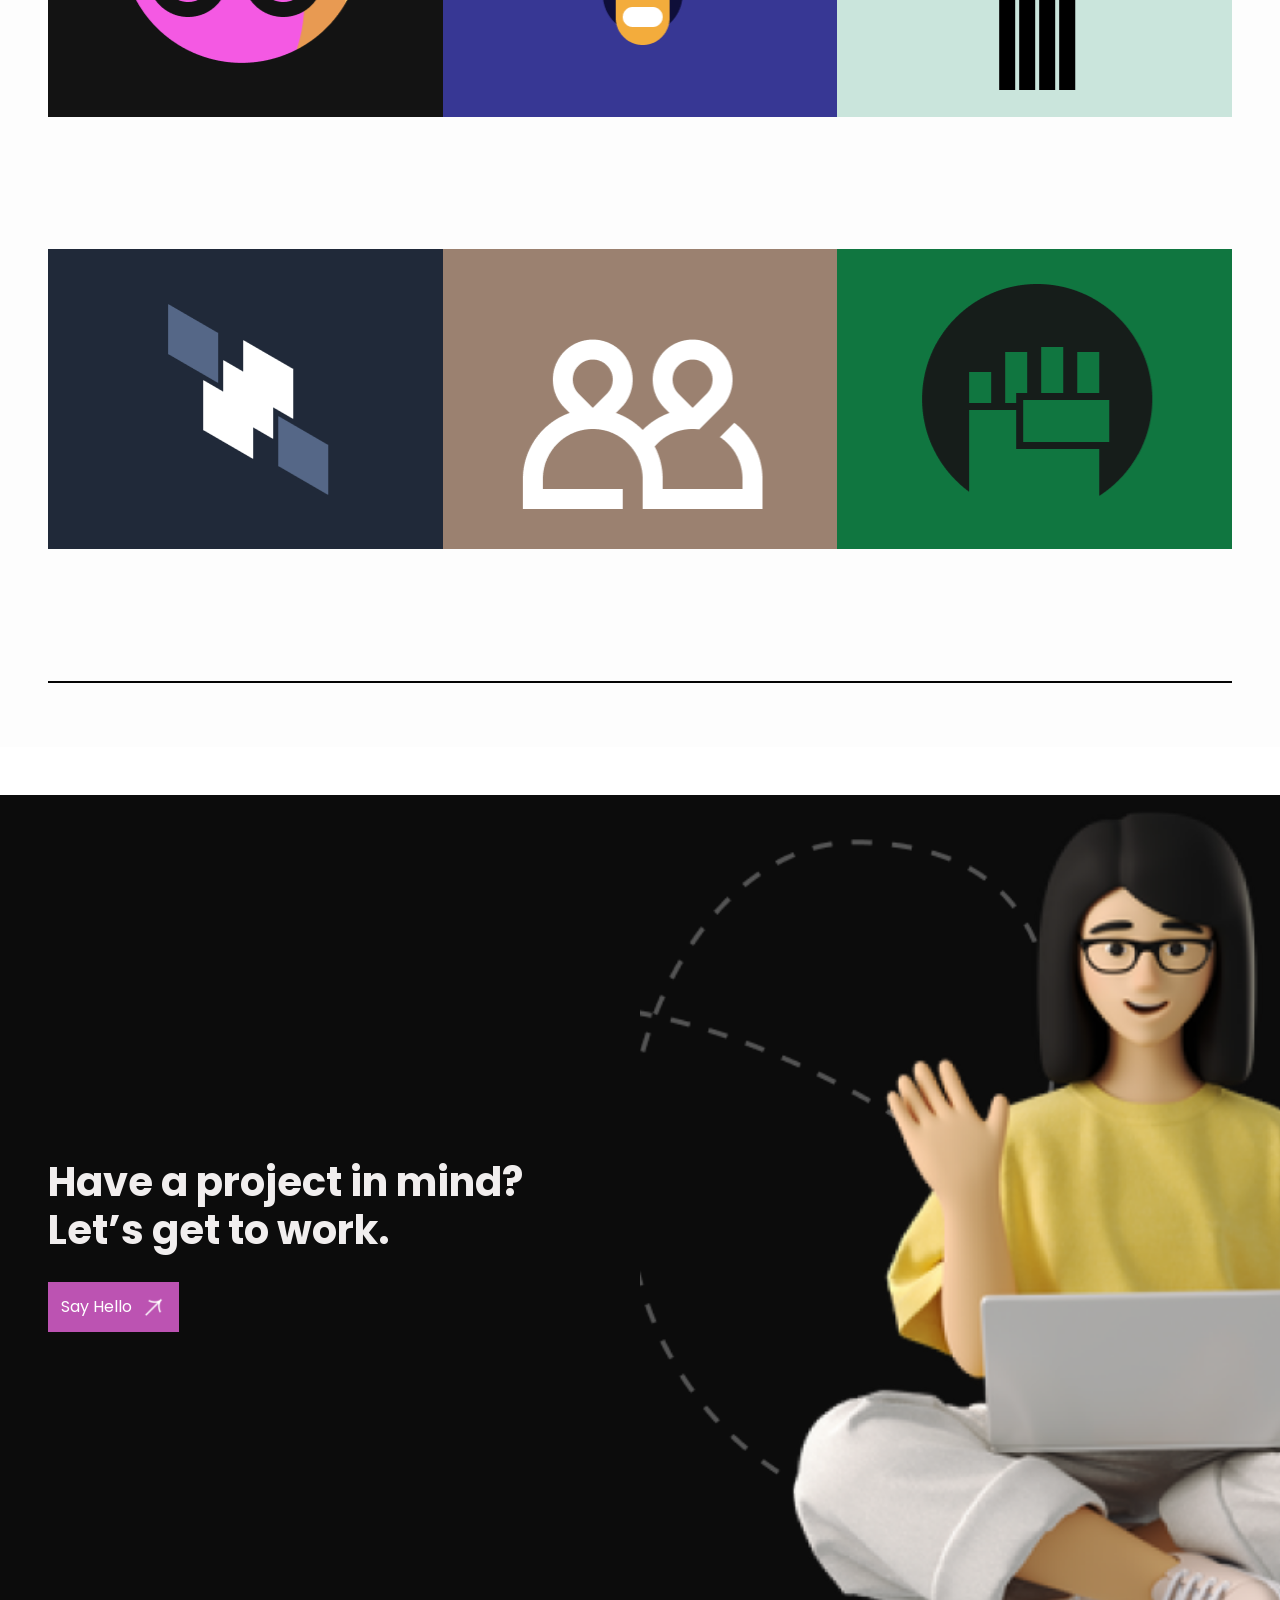
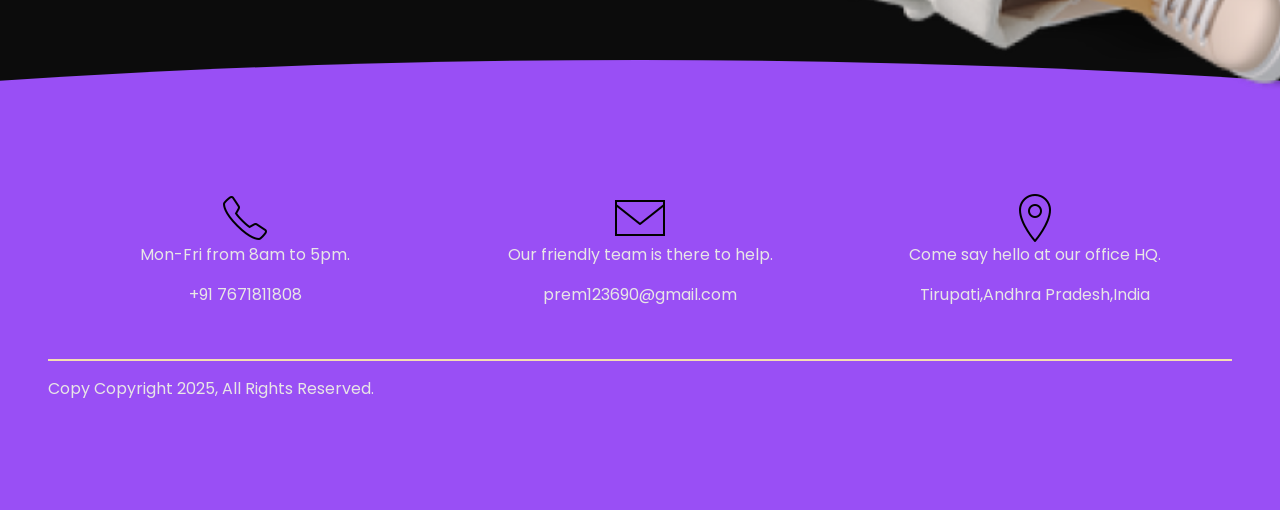
==== commit aca85833: "initial commit" ====
--- a/index.html
+++ b/index.html
@@ -1,290 +1,290 @@
-<!DOCTYPE html>
-<html lang="en">
-  <head>
-    <meta charset="UTF-8" />
-    <meta name="viewport" content="width=device-width, initial-scale=1.0" />
-    <title>Portfolio</title>
-    <link rel="stylesheet" href="style.css" />
-    <link rel="stylesheet" href="poppins.css" />
-    <link
-      href="https://cdn.jsdelivr.net/npm/bootstrap@5.3.3/dist/css/bootstrap.min.css"
-      rel="stylesheet"
-      integrity="sha384-QWTKZyjpPEjISv5WaRU9OFeRpok6YctnYmDr5pNlyT2bRjXh0JMhjY6hW+ALEwIH"
-      crossorigin="anonymous"
-    />
-    <link rel="preconnect" href="https://fonts.googleapis.com" />
-    <link rel="preconnect" href="https://fonts.gstatic.com" crossorigin />
-    <link
-      href="https://fonts.googleapis.com/css2?family=Poppins:ital,wght@0,100;0,200;0,300;0,400;0,500;0,600;0,700;0,800;0,900;1,100;1,200;1,300;1,400;1,500;1,600;1,700;1,800;1,900&display=swap"
-      rel="stylesheet"
-    />
-  </head>
-  <body class="poppins-regular">
-    <div class="header">
-      <div class="header_logo">
-        <img src="./images/sye-removebg-preview.png" alt="Logo" class="syelogo" />
-      </div>
-      <div class="header_menu">
-        <ul class="nav">
-          <li><a href="#home">Home</a></li>
-          <li><a href="#aboutme">About Me</a></li>
-          <li><a href="#services">Services</a></li>
-          <li><a href="#projects">Projects</a></li>
-        </ul>
-        <br />
-        <div class="header_btn">
-          <button ><a href="#chat" class="btnchat">Let's chat</a></button>
-        </div>
-      </div>
-    </div>
-    <section id="home"></section>
-    <div class="pg1" >
-      <div class="pg1left">
-        <div class="pg1ltd1">
-          <h2 class="pg1ltd1h2 bold">Hi! I'm Lucky...</h2>
-          <h1 class="pg1ltd1h1">
-            Freelance <br />Web <br />
-            Developer
-          </h1>
-          <p>•Let’s Build the Web the Way You’ve Always Imagined It.</p>
-          <p>
-            •Crafting seamless, user-friendly web experiences with a focus on
-            design in application.
-          </p>
-        </div>
-        <div class="pg1ltd2 d-flex justify-content-evenly">
-          <input
-            type="button"
-            name=""
-            id=""
-            value="Developer"
-            class="pg1ltd2input"
-          />
-          <input
-            type="button"
-            name=""
-            id=""
-            value="Resume"
-            class="pg1ltd2input"
-          />
-        </div>
-        <div class="pg1ltd3 d-flex justify-content-around">
-          <div class="pg1ltd3d1 txtcen bold">
-            <b>70+</b>
-            <p>Worldwide Clients</p>
-          </div>
-          <div class="pg1ltd3d1 txtcen bold">
-            <b>7+</b>
-            <p>Projects Done</p>
-          </div>
-          <div class="pg1ltd3d1 txtcen bold">
-            <b>2+</b>
-            <p>Years Experience</p>
-          </div>
-        </div>
-      </div>
-      <div class="pg1right">
-        <div class="pg1rightimg" ></div>
-      </div>
-    </div>
-    <div class="pg2 m-5" id="aboutme" >
-      <div class="pg2d1 d-flex align-items-center m-3 mx-0 bold" >
-        <img src="./images/icons8-circle-64.png" alt="" class="star" />About Me...!
-      </div>
-      <div class="pg2d2 m-3 mx-0 bold">Hi! I'm Prem Kumar</div>
-      <div class="pg2d3 m-4 mx-0">
-        I'm a freelance web developer specializing in creating responsive,
-        user-friendly websites. With a passion for clean code and modern design,
-        I help businesses establish their online presence. Let's bring your
-        ideas to life with a custom-built website tailored to your needs.
-      </div>
-      <div class="pg2d4 d-flex gap-5 m-3 mx-0">
-        <div class="pgd4d1 m-3 mx-0">
-          <p class="bold">Contact</p>
-          <a href="#" class="email-a">prem123690@gmail.com</a>
-        </div>
-        <div class="pg2d4d2 m-3 mx-0">
-          <p class="bold">Phone</p>
-          <a href="#" class="phone-a">+91 7671811808</a>
-        </div>
-        <div class="pg2d4d3 m-3 mx-0">
-          <p class="bold">Spoken Languages</p>
-          <p>English-Telugu-Hindi</p>
-        </div>
-        <div class="pg2d4d4 m-3 mx-0">
-          <p class="bold">Interest</p>
-          <p>Music,Chess,Gaming</p>
-        </div>
-      </div>
-      <div class="pg2d5 m-3 mx-0">
-        <p class="bold">Social Media</p>
-        <div class="pg2d5d1 d-flex gap-3 m-3 mx-0">
-          <a href="#"
-            ><img src="./images/icons8-linkedin-48.png" alt="Linkedin" class="linkedin"
-          /></a>
-          <a href="#"><img src="./images/icons8-github-50.png" alt="Github" /></a>
-          <a href="#"
-            ><img src="./images/BIu19jPP_400x400.png" alt="Cssbattle" class="cssbattle"
-          /></a>
-        </div>
-      </div>
-    </div>
-    <div class="pg3 m-5 mx-0 " id="services">
-      <div class="pg3d1 d-flex justify-content-center">
-        <div class="pg3d1d1 d-flex align-items-center m-3 mx-0 bold p-3">
-          <img src="./images/icons8-circle-64.png" alt="" class="star" />Services...!
-        </div>
-      </div>
-      <div class="pg3d2 bold txtcen m-3 mx-0">Services I Offer</div>
-      <div class="pg3d3 txtcen d-flex justify-content-center m-3 mx-0">
-        <div class="pg3d3d1">
-          Bringing your ideas to the web with precision and passion. As a
-          freelance web developer, I create custom solutions that elevate your
-          online presence and drive success.
-        </div>
-      </div>
-      <div class="pg4 d-flex p-5">
-        <div class="pg4d1">
-          <img src="./images/icons8-backend-64.png" alt="" class="imgcard1">
-          <h2 class="bold">Front End</h2>
-          <p class="pg4d1p">Delivering responsive and user-friendly front-end development services, including custom UI/UX design, HTML, CSS, and JavaScript implementation for seamless web experiences.</p>
-        </div>
-        <div class="pg4d2">
-          <img src="./images/icons8-backend-64 (1).png" alt="" class="imgcard2">
-          <h2 class="bold">Back End</h2>
-          <p class="pg4d1p">Offering expert backend development services, including API design, database integration, and server management to build scalable, secure, and high-performance applications.</p>
-        </div>
-        <div class="pg4d3">
-          <img src="./images/icons8-backend-64 (2).png" alt="" class="imgcard3">
-          <h2 class="bold">Programming</h2>
-          <p class="pg4d1p">Providing freelance programming services for custom software solutions, app development, and system integration to meet your unique business needs.</p>
-        </div>
-      </div>
-    </div>
-    <div class="pg5 m-5 mx-0" id="projects">
-      <div class="pg3d1 d-flex justify-content-center">
-        <div class="pg3d1d1 d-flex align-items-center m-3 mx-0 bold p-3">
-          <img src="./images/icons8-circle-64.png" alt="" class="star" />Selected work...!
-        </div>
-      </div>
-      <div class="pg5d2 bold txtcen m-5 mx-0">Showcasing My Remarkable Projects</div>
-      <div class="pg5d3 txtcen d-flex justify-content-center m-3 mx-0">
-        <div class="pg5d3d1">
-          builds and designs websites for clients on a contract basis, utilizing their technical skills to craft customized digital experiences.
-        </div>
-      </div>
-      <div class="line" ></div>
-      <div class="pg5d4 p-5">
-        <div class="pg5d4d1">
-          <div class="pg5d4d1d1 bold m-3 mx-0">Clone of Appexy website</div>
-          <div class="pg5d4d1d4 m-4 mx-0">
-            <p><b> •  Project Duration:</b> 7 days</p>
-            <p><b> •  Client:</b> Appexy</p>
-            <p><b> •  Role:</b> Front-end Developer</p>
-          </div>
-          <div class="m-4 mx-0">  
-          <a href="./task14/index.html" class="pg5d4d1d1a bold p-2 mx-0 "><img src="./images/icons8-circle-64.png" alt="" class="star" />Click me...!</a>
-          </div>
-          <div class="pg5d4d1d2img"></div>
-          <div class="pg5d4d1d3 m-5 mx-0">
-            <p><b> •  Modern & Responsive:</b> Built with Tailwind CSS for a sleek and adaptive design.</p>
-            <p><b> •  Minimalist UI:</b> Clean and well-structured layout for better user experience.</p>
-            <p><b> •  Pre-built Components:</b> Includes ready-to-use widgets, charts, and UI elements.</p>
-            <p><b> •  Dark Mode Support:</b> Seamless switch between light and dark themes.</p>
-            <p><b> •  Highly Customizable:</b> Easy to modify and integrate into various web applications.</p>
-          </div>
-          <div class="line"></div>
-        </div>
-        <div class="csshed">
-          <div class="csshed1 bold p-3 px-0">Css Battle Tasks</div>
-          <div class="cssfot p-2 px-0">
-            <p><b> •  Projects:</b> 70+</p>
-            <p><b> •  Accuracy:</b> 99.67%</p>
-            <p><b> •  Avg characters:</b> 637</p>
-          </div>
-          <div class="csslink d-flex">
-            <a href="https://cssbattle.dev/player/kumar_1729" class="pg5d4d1d1a bold p-2 mx-0 "><img src="./images/icons8-circle-64.png" alt="" class="star" />Click me...!</a>
-            </div>
-        </div>
-        <div class="pg5d4d2">
-          <div class="pg5d4d2d1 p-3 px-0">
-            <div class="cssd1bx1"></div>
-            <div class="cssd1bx2"></div>
-            <div class="cssd1bx3"></div>
-          </div>
-          <div class="pg5d4d2d2 p-3 px-0">
-            <div class="cssd2bx4"></div>
-            <div class="cssd2bx5"></div>
-            <div class="cssd2bx6"></div>
-          </div>
-        </div>
-        <div class="line m-3 mx-0"></div>
-      </div>
-    </div>
-    <div class="pg6 d-flex" id="chat">
-      <div class="pg6left d-flex justify-content-center p-5">
-        <h1 class="bold pg6leftfont">Have a project in mind? Let’s get to work.</h1>
-        <button class="hello" id="open-contact" popovertarget="pop-box">Say Hello 
-          <img src="./images/icons8-arrow-100 (1).png" alt="">
-        </button>
-      </div>
-      <div class="pg6right p-5"></div>
-    </div>
-
-
-    <div class="pop-box" id="pop-box" popover>
-      <button popovertarget="pop-box" id="close">
-        <img src="./images/icons8-close-96.png" alt="">
-      </button>
-      <div class="popxhed py-0 p-4">
-        <h2 class="bold ">Got Ideas? We've got the skills.</h2>
-      <h2 class="bold">Let's team up.</h2>
-      <p>Tell us more about yourself and what you're got in mind.</p>
-      </div>
-      <form>
-        <div class="formd1 d-flex p-4 py-0">
-          <input type="text" placeholder="Full Name...">
-          <input type="email" placeholder="Your Eamil">
-        </div>
-        <div class="formd2 p-4 py-0">
-          <input type="text" placeholder="Subject">
-        </div>
-        <div class="formd3 p-4 py-0">
-          <input type="text" id="message" placeholder="Your Message..." class="message">
-        </div>
-
-        <button class="hello" id="close-contact">Send Message</button>
-      </form>
-    </div>
-    <footer>
-      <div class="foter p-5 py-0">
-        <div class="fotrd1">
-          <div class="phone">
-            <img src="./images/icons8-phone-501.png" alt="">
-            <p>Mon-Fri from 8am to 5pm.</p>
-            <p>+91 7671811808</p>
-          </div>
-          <div class="email">
-            <img src="./images/icons8-email-501.png" alt="">
-            <p>Our friendly team is there to help.</p>
-            <p>prem123690@gmail.com</p>
-          </div>
-          <div class="location">
-            <img src="./images/icons8-location-501.png" alt="">
-            <p>Come say hello at our office HQ.</p>
-            <p>Tirupati,Andhra Pradesh,India</p>
-          </div>
-        </div>
-        <div class="fotrd2">
-          <div class="line white m-3 mx-0"></div>
-          <p>Copy Copyright 2025, All Rights Reserved.</p>    
-        </div>
-      </div>
-    </footer>
-    <script
-      src="https://cdn.jsdelivr.net/npm/bootstrap@5.3.3/dist/js/bootstrap.bundle.min.js"
-      integrity="sha384-YvpcrYf0tY3lHB60NNkmXc5s9fDVZLESaAA55NDzOxhy9GkcIdslK1eN7N6jIeHz"
-      crossorigin="anonymous"
-    ></script>
-  </body>
-</html>
+<!DOCTYPE html>
+<html lang="en">
+  <head>
+    <meta charset="UTF-8" />
+    <meta name="viewport" content="width=device-width, initial-scale=1.0" />
+    <title>Portfolio</title>
+    <link rel="stylesheet" href="style.css" />
+    <link rel="stylesheet" href="poppins.css" />
+    <link
+      href="https://cdn.jsdelivr.net/npm/bootstrap@5.3.3/dist/css/bootstrap.min.css"
+      rel="stylesheet"
+      integrity="sha384-QWTKZyjpPEjISv5WaRU9OFeRpok6YctnYmDr5pNlyT2bRjXh0JMhjY6hW+ALEwIH"
+      crossorigin="anonymous"
+    />
+    <link rel="preconnect" href="https://fonts.googleapis.com" />
+    <link rel="preconnect" href="https://fonts.gstatic.com" crossorigin />
+    <link
+      href="https://fonts.googleapis.com/css2?family=Poppins:ital,wght@0,100;0,200;0,300;0,400;0,500;0,600;0,700;0,800;0,900;1,100;1,200;1,300;1,400;1,500;1,600;1,700;1,800;1,900&display=swap"
+      rel="stylesheet"
+    />
+  </head>
+  <body class="poppins-regular">
+    <div class="header">
+      <div class="header_logo">
+        <img src="./images/sye-removebg-preview.png" alt="Logo" class="syelogo" />
+      </div>
+      <div class="header_menu">
+        <ul class="nav">
+          <li><a href="#home">Home</a></li>
+          <li><a href="#aboutme">About Me</a></li>
+          <li><a href="#services">Services</a></li>
+          <li><a href="#projects">Projects</a></li>
+        </ul>
+        <br />
+        <div class="header_btn">
+          <button ><a href="#chat" class="btnchat">Let's chat</a></button>
+        </div>
+      </div>
+    </div>
+    <section id="home"></section>
+    <div class="pg1" >
+      <div class="pg1left">
+        <div class="pg1ltd1">
+          <h2 class="pg1ltd1h2 bold">Hi! I'm Lucky...</h2>
+          <h1 class="pg1ltd1h1">
+            Freelance <br />Web <br />
+            Developer
+          </h1>
+          <p>•Let’s Build the Web the Way You’ve Always Imagined It.</p>
+          <p>
+            •Crafting seamless, user-friendly web experiences with a focus on
+            design in application.
+          </p>
+        </div>
+        <div class="pg1ltd2 d-flex justify-content-evenly">
+          <input
+            type="button"
+            name=""
+            id=""
+            value="Developer"
+            class="pg1ltd2input"
+          />
+          <input
+            type="button"
+            name=""
+            id=""
+            value="Resume"
+            class="pg1ltd2input"
+          />
+        </div>
+        <div class="pg1ltd3 d-flex justify-content-around">
+          <div class="pg1ltd3d1 txtcen bold">
+            <b>70+</b>
+            <p>Worldwide Clients</p>
+          </div>
+          <div class="pg1ltd3d1 txtcen bold">
+            <b>7+</b>
+            <p>Projects Done</p>
+          </div>
+          <div class="pg1ltd3d1 txtcen bold">
+            <b>2+</b>
+            <p>Years Experience</p>
+          </div>
+        </div>
+      </div>
+      <div class="pg1right">
+        <div class="pg1rightimg" ></div>
+      </div>
+    </div>
+    <div class="pg2 m-5" id="aboutme" >
+      <div class="pg2d1 d-flex align-items-center m-3 mx-0 bold" >
+        <img src="./images/icons8-circle-64.png" alt="" class="star" />About Me...!
+      </div>
+      <div class="pg2d2 m-3 mx-0 bold">Hi! I'm Prem Kumar</div>
+      <div class="pg2d3 m-4 mx-0">
+        I'm a freelance web developer specializing in creating responsive,
+        user-friendly websites. With a passion for clean code and modern design,
+        I help businesses establish their online presence. Let's bring your
+        ideas to life with a custom-built website tailored to your needs.
+      </div>
+      <div class="pg2d4 d-flex gap-5 m-3 mx-0">
+        <div class="pgd4d1 m-3 mx-0">
+          <p class="bold">Contact</p>
+          <a href="#" class="email-a">prem123690@gmail.com</a>
+        </div>
+        <div class="pg2d4d2 m-3 mx-0">
+          <p class="bold">Phone</p>
+          <a href="#" class="phone-a">+91 7671811808</a>
+        </div>
+        <div class="pg2d4d3 m-3 mx-0">
+          <p class="bold">Spoken Languages</p>
+          <p>English-Telugu-Hindi</p>
+        </div>
+        <div class="pg2d4d4 m-3 mx-0">
+          <p class="bold">Interest</p>
+          <p>Music,Chess,Gaming</p>
+        </div>
+      </div>
+      <div class="pg2d5 m-3 mx-0">
+        <p class="bold">Social Media</p>
+        <div class="pg2d5d1 d-flex gap-3 m-3 mx-0">
+          <a href="#"
+            ><img src="./images/icons8-linkedin-48.png" alt="Linkedin" class="linkedin"
+          /></a>
+          <a href="#"><img src="./images/icons8-github-50.png" alt="Github" /></a>
+          <a href="#"
+            ><img src="./images/BIu19jPP_400x400.png" alt="Cssbattle" class="cssbattle"
+          /></a>
+        </div>
+      </div>
+    </div>
+    <div class="pg3 m-5 mx-0 " id="services">
+      <div class="pg3d1 d-flex justify-content-center">
+        <div class="pg3d1d1 d-flex align-items-center m-3 mx-0 bold p-3">
+          <img src="./images/icons8-circle-64.png" alt="" class="star" />Services...!
+        </div>
+      </div>
+      <div class="pg3d2 bold txtcen m-3 mx-0">Services I Offer</div>
+      <div class="pg3d3 txtcen d-flex justify-content-center m-3 mx-0">
+        <div class="pg3d3d1">
+          Bringing your ideas to the web with precision and passion. As a
+          freelance web developer, I create custom solutions that elevate your
+          online presence and drive success.
+        </div>
+      </div>
+      <div class="pg4 d-flex p-5">
+        <div class="pg4d1">
+          <img src="./images/icons8-backend-64.png" alt="" class="imgcard1">
+          <h2 class="bold">Front End</h2>
+          <p class="pg4d1p">Delivering responsive and user-friendly front-end development services, including custom UI/UX design, HTML, CSS, and JavaScript implementation for seamless web experiences.</p>
+        </div>
+        <div class="pg4d2">
+          <img src="./images/icons8-backend-64 (1).png" alt="" class="imgcard2">
+          <h2 class="bold">Back End</h2>
+          <p class="pg4d1p">Offering expert backend development services, including API design, database integration, and server management to build scalable, secure, and high-performance applications.</p>
+        </div>
+        <div class="pg4d3">
+          <img src="./images/icons8-backend-64 (2).png" alt="" class="imgcard3">
+          <h2 class="bold">Programming</h2>
+          <p class="pg4d1p">Providing freelance programming services for custom software solutions, app development, and system integration to meet your unique business needs.</p>
+        </div>
+      </div>
+    </div>
+    <div class="pg5 m-5 mx-0" id="projects">
+      <div class="pg3d1 d-flex justify-content-center">
+        <div class="pg3d1d1 d-flex align-items-center m-3 mx-0 bold p-3">
+          <img src="./images/icons8-circle-64.png" alt="" class="star" />Selected work...!
+        </div>
+      </div>
+      <div class="pg5d2 bold txtcen m-5 mx-0">Showcasing My Remarkable Projects</div>
+      <div class="pg5d3 txtcen d-flex justify-content-center m-3 mx-0">
+        <div class="pg5d3d1">
+          builds and designs websites for clients on a contract basis, utilizing their technical skills to craft customized digital experiences.
+        </div>
+      </div>
+      <div class="line" ></div>
+      <div class="pg5d4 p-5">
+        <div class="pg5d4d1">
+          <div class="pg5d4d1d1 bold m-3 mx-0">Clone of Appexy website</div>
+          <div class="pg5d4d1d4 m-4 mx-0">
+            <p><b> •  Project Duration:</b> 7 days</p>
+            <p><b> •  Client:</b> Appexy</p>
+            <p><b> •  Role:</b> Front-end Developer</p>
+          </div>
+          <div class="m-4 mx-0">  
+          <a href="./task14/index.html" class="pg5d4d1d1a bold p-2 mx-0 "><img src="./images/icons8-circle-64.png" alt="" class="star" />Click me...!</a>
+          </div>
+          <div class="pg5d4d1d2img"></div>
+          <div class="pg5d4d1d3 m-5 mx-0">
+            <p><b> •  Modern & Responsive:</b> Built with Tailwind CSS for a sleek and adaptive design.</p>
+            <p><b> •  Minimalist UI:</b> Clean and well-structured layout for better user experience.</p>
+            <p><b> •  Pre-built Components:</b> Includes ready-to-use widgets, charts, and UI elements.</p>
+            <p><b> •  Dark Mode Support:</b> Seamless switch between light and dark themes.</p>
+            <p><b> •  Highly Customizable:</b> Easy to modify and integrate into various web applications.</p>
+          </div>
+          <div class="line"></div>
+        </div>
+        <div class="csshed">
+          <div class="csshed1 bold p-3 px-0">Css Battle Tasks</div>
+          <div class="cssfot p-2 px-0">
+            <p><b> •  Projects:</b> 70+</p>
+            <p><b> •  Accuracy:</b> 99.67%</p>
+            <p><b> •  Avg characters:</b> 637</p>
+          </div>
+          <div class="csslink d-flex">
+            <a href="https://cssbattle.dev/player/kumar_1729" class="pg5d4d1d1a bold p-2 mx-0 "><img src="./images/icons8-circle-64.png" alt="" class="star" />Click me...!</a>
+            </div>
+        </div>
+        <div class="pg5d4d2">
+          <div class="pg5d4d2d1 p-3 px-0">
+            <div class="cssd1bx1"></div>
+            <div class="cssd1bx2"></div>
+            <div class="cssd1bx3"></div>
+          </div>
+          <div class="pg5d4d2d2 p-3 px-0">
+            <div class="cssd2bx4"></div>
+            <div class="cssd2bx5"></div>
+            <div class="cssd2bx6"></div>
+          </div>
+        </div>
+        <div class="line m-3 mx-0"></div>
+      </div>
+    </div>
+    <div class="pg6 d-flex" id="chat">
+      <div class="pg6left d-flex justify-content-center p-5">
+        <h1 class="bold pg6leftfont">Have a project in mind? Let’s get to work.</h1>
+        <button class="hello" id="open-contact" popovertarget="pop-box">Say Hello 
+          <img src="./images/icons8-arrow-100 (1).png" alt="">
+        </button>
+      </div>
+      <div class="pg6right p-5"></div>
+    </div>
+
+
+    <div class="pop-box" id="pop-box" popover>
+      <button popovertarget="pop-box" id="close">
+        <img src="./images/icons8-close-96.png" alt="">
+      </button>
+      <div class="popxhed py-0 p-4">
+        <h2 class="bold ">Got Ideas? We've got the skills.</h2>
+      <h2 class="bold">Let's team up.</h2>
+      <p>Tell us more about yourself and what you're got in mind.</p>
+      </div>
+      <form>
+        <div class="formd1 d-flex p-4 py-0">
+          <input type="text" placeholder="Full Name...">
+          <input type="email" placeholder="Your Eamil">
+        </div>
+        <div class="formd2 p-4 py-0">
+          <input type="text" placeholder="Subject">
+        </div>
+        <div class="formd3 p-4 py-0">
+          <input type="text" id="message" placeholder="Your Message..." class="message">
+        </div>
+
+        <button class="hello" id="close-contact">Send Message</button>
+      </form>
+    </div>
+    <footer>
+      <div class="foter p-5 py-0">
+        <div class="fotrd1">
+          <div class="phone">
+            <img src="./images/icons8-phone-501.png" alt="">
+            <p>Mon-Fri from 8am to 5pm.</p>
+            <p>+91 7671811808</p>
+          </div>
+          <div class="email">
+            <img src="./images/icons8-email-501.png" alt="">
+            <p>Our friendly team is there to help.</p>
+            <p>prem123690@gmail.com</p>
+          </div>
+          <div class="location">
+            <img src="./images/icons8-location-501.png" alt="">
+            <p>Come say hello at our office HQ.</p>
+            <p>Tirupati,Andhra Pradesh,India</p>
+          </div>
+        </div>
+        <div class="fotrd2">
+          <div class="line white m-3 mx-0"></div>
+          <p>Copy Copyright 2025, All Rights Reserved.</p>    
+        </div>
+      </div>
+    </footer>
+    <script
+      src="https://cdn.jsdelivr.net/npm/bootstrap@5.3.3/dist/js/bootstrap.bundle.min.js"
+      integrity="sha384-YvpcrYf0tY3lHB60NNkmXc5s9fDVZLESaAA55NDzOxhy9GkcIdslK1eN7N6jIeHz"
+      crossorigin="anonymous"
+    ></script>
+  </body>
+</html>
--- a/style.css
+++ b/style.css
@@ -1,413 +1,413 @@
-* {
-  margin: 0;
-  padding: 0;
-}
-.txtcen {
-  text-align: center;
-}
-.bold {
-  font-weight: bold;
-}
-a {
-  text-decoration: none !important;
-}
-:root {
-  --i: !important;
-}
-.line {
-  width: 100%;
-  border: 1px solid rgb(5, 5, 5);
-}
-/*media quaries */
-@media screen and (max-width: 767px) {
-  .pg1 {
-    flex-direction: column;
-    height: 200vh !important;
-  }
-  .pg1right {
-  }
-}
-@media screen and (max-width: 767px) {
-  .pg2d4,
-  .pg4 {
-    /* flex-direction: column; */
-    flex-wrap: wrap;
-  }
-  .pg5d4d2d1,
-  .pg5d4d2d2 {
-    flex-direction: column;
-    height: 150vh;
-    gap: 30px;
-  }
-  
-  .cssd1bx1,.cssd1bx2,.cssd1bx3,.cssd2bx4,.cssd2bx5,.cssd2bx6{
-    width: 100%;
-    background: url(cssbattleimgs/pic17.png) no-repeat ;
-  }
-  .fotrd1{
-    flex-direction: column;
-  }
-  .pg6{
-    flex-direction: column;
-  }
-}
-
-/*nav bar start*/
-.syelogo {
-  height: 120px;
-  margin-left: 40px;
-}
-.header {
-  background-color: rgb(44, 42, 42);
-  height: 70px;
-  width: 100%;
-  z-index: 100;
-  position: sticky;
-  top: 0px;
-  display: flex;
-  align-items: center;
-  justify-content: space-between;
-}
-.header_menu {
-  display: flex;
-  justify-content: flex-end;
-}
-.header_menu ul {
-  list-style: none;
-  display: inline-flex;
-}
-.header_menu ul li {
-  padding: 20px;
-}
-.header_menu ul li a {
-  color: #f1eeee;
-  text-decoration: none;
-  /* font-family:system-ui, -apple-system, BlinkMacSystemFont, 'Segoe UI', Roboto, Oxygen, Ubuntu, Cantarell, 'Open Sans', 'Helvetica Neue', sans-serif; */
-  font-size: large;
-  font-weight: bold;
-}
-.header_menu ul li a:hover {
-  color: #949491;
-  border-radius: none;
-  transition: all 5ms ease-in-out;
-}
-.header_btn {
-  display: inline-flex;
-  align-items: center;
-  margin-right: 20px;
-}
-.header_btn button {
-  /* font-family: system-ui, -apple-system, BlinkMacSystemFont, 'Segoe UI', Roboto, Oxygen, Ubuntu, Cantarell, 'Open Sans', 'Helvetica Neue', sans-serif; */
-  font-size: large;
-  font-weight: bold;
-  color: #111;
-  border-radius: 2px;
-  padding: 10px 20px;
-}
-.header_btn button:hover {
-  color: rgb(147, 144, 150);
-}
-.btnchat {
-  color: #0e0d0d;
-}
-/*nav bar end*/
-.pg1 {
-  height: 100vh;
-  display: flex;
-  background-color: rgb(243, 246, 247);
-  padding-top: 10vh;
-}
-.pg1left {
-  flex: 1.5;
-  /* border: solid 1px red; */
-}
-.pg1ltd1 {
-  margin: 50px;
-}
-.pg1ltd1h2 {
-  /* border: solid 1px red; */
-  background: #d656e2;
-  color: rgb(255, 255, 255);
-  display: inline;
-  padding: 10px;
-}
-.pg1ltd1h1 {
-  padding: 20px;
-}
-.pg1ltd2 {
-  margin-top: -20px !important;
-  margin: 40px;
-}
-.pg1ltd2input {
-  background-color: rgb(174, 161, 161);
-  border: none;
-  color: rgb(0, 0, 0);
-  border-radius: 5px;
-  padding: 10px;
-  width: 130px;
-}
-
-.pg1right {
-  flex: 1;
-}
-.pg1rightimg {
-  height: 90vh;
-  /* background: url(WhatsApp\ Image\ 2025-01-29\ at\ 19.05.05_9d3bdd12.jpg) no-repeat center/cover; */
-  /* background: url(IMG-20250202-WA0011.jpg) no-repeat center/cover;
-     */
-  background: url(./images/right3.jpg) no-repeat center/cover;
-}
-.pg2 {
-  background: white;
-  padding-top: 10vh;
-}
-.pg2d1,
-.pg3d1d1 {
-  background: #e24de2;
-  width: fit-content;
-  color: #f8f6f6;
-  padding: 10px;
-  border-radius: 7px;
-  font-size: 25px;
-}
-.pg2d2 {
-  font-size: 30px;
-}
-.email-a,
-.phone-a {
-  color: #111 !important;
-}
-.star {
-  height: 25px;
-}
-.linkedin {
-  height: 58px;
-}
-.cssbattle {
-  height: 48px;
-}
-.pg3 {
-  background: #272626;
-  padding-top: 10vh;
-}
-.pg3d1d1 {
-  border-radius: 40px;
-  font-size: 20px;
-}
-.pg3d2 {
-  color: rgb(236, 226, 213);
-  font-size: 30px;
-}
-.pg3d3 {
-  color: rgb(202, 187, 168);
-}
-.pg3d3d1 {
-  width: 800px;
-}
-.pg4 {
-  gap: 40px;
-}
-.pg4d1,
-.pg4d2,
-.pg4d3 {
-  color: aliceblue;
-  flex: 1;
-}
-/* .pg4d2{
-    flex: 1;
-}
-.pg4d3{
-    flex:1;
-} */
-.pg4d1p {
-  color: #e2c0c0;
-}
-.imgcard1,
-.imgcard3 {
-  height: 70px;
-}
-.imgcard2 {
-  height: 70px;
-}
-
-.pg5 {
-  background: #fdfdfd;
-  padding-top: 10vh;
-}
-.pg5d2 {
-  color: rgb(31, 29, 25);
-  font-size: 30px;
-}
-.pg5d3d1 {
-  width: 800px;
-}
-.pg5d4d1d1 {
-  font-size: 25px;
-}
-.pg5d4d1d1a {
-  color: #bc53b2;
-  background: #ffcbff;
-  border-radius: 40px;
-  font-size: 20px;
-  margin-top: 0px var(--i);
-}
-.pg5d4d1d2img {
-  height: 115vh;
-  background: url(./images/project1.png) no-repeat center/cover;
-  border: 1px solid black;
-}
-.csshed1 {
-  font-size: 25px;
-}
-.pg5d4d2d1,
-.pg5d4d2d2 {
-  display: flex;
-}
-.cssd1bx1,
-.cssd1bx2,
-.cssd1bx3,
-.cssd2bx4,
-.cssd2bx5,
-.cssd2bx6 {
-  height: 400px;
-  width: 400px;
-  /* height: 100%;
-  width: 100%; */
-}
-.cssd1bx1 {
-  background: url(cssbattleimgs/pic17.png) no-repeat;
-}
-.cssd1bx2 {
-  background: url(cssbattleimgs/pic9.png) no-repeat;
-}
-.cssd1bx3 {
-  background: url(cssbattleimgs/pic12.png) no-repeat;
-}
-.cssd2bx4 {
-  background: url(cssbattleimgs/pci7.png) no-repeat;
-}
-.cssd2bx5 {
-  background: url(cssbattleimgs/pic1.png) no-repeat;
-}
-.cssd2bx6 {
-  background: url(cssbattleimgs/pic14.png) no-repeat;
-}
-.pg6 {
-  height: 100vh;
-  background: rgb(12, 12, 12);
-}
-.pg6left,
-.pg6right {
-  flex: 1;
-}
-.pg6left {
-  flex-direction: column;
-}
-.pg6leftfont {
-  color: #f1eeee;
-}
-.pg6right {
-  background: url(./images/contectimg.png) no-repeat center/cover;
-}
-.hello {
-  display: flex;
-  align-items: center;
-  justify-content: center;
-  background-color: #bc53b2;
-  gap: 10px;
-  border: 0;
-  padding: 13px;
-  margin-top: 20px;
-  color: #fff !important;
-  width: fit-content;
-  img {
-    height: 24px;
-    rotate: 180deg;
-  }
-}
-.pop-box {
-  height: 90%;
-  width: 50%;
-  aspect-ratio: 1/1;
-  background-color: rgb(255, 255, 255);
-  border-radius: 7px;
-  position: fixed;
-  z-index: 10;
-  border: none;
-  top: 50%;
-  left: 50%;
-  transform: translate(-50%, -50%);
-  transition: 0.3s popover ease;
-}
-.formd1 {
-  display: flex;
-  gap: 20px;
-}
-
-input {
-  width: 100%;
-  border: 1px solid gray;
-  border-radius: 2px;
-  padding: 8px 3px 8px 10px;
-  margin-top: 10px !important;
-}
-input::placeholder {
-  font-weight: 600 !important;
-}
-
-#message {
-  height: 100px !important;
-}
-#close-contact {
-  margin: 25px !important;
-}
-#close {
-  background-color: rgba(128, 128, 128, 0.455);
-  border: 0;
-  padding: 3px;
-  display: flex;
-  align-items: center;
-  justify-content: center;
-  border-radius: 10px;
-  height: 30px;
-  aspect-ratio: 1/1;
-  margin: 20px;
-  position: relative;
-  left: 90%;
-  img {
-    height: 20px;
-  }
-}
-footer {
-  /* width: 100%;
-    display: flex;
-    align-items: center; */
-  color: #e8e6e6 var(--i);
-}
-.white {
-  border: 1px solid wheat;
-}
-.foter {
-  height: 50vh;
-  background: url(./images/footer-bg.5b1460dc.svg) no-repeat center/cover;
-  margin-top: -35px;
-  display: flex;
-  flex-direction: column;
-  justify-content: center;
-}
-.phone,
-.email,
-.location {
-  flex: 1;
-  display: flex;
-  flex-direction: column;
-  justify-content: center;
-  align-items: center;
-}
-.fotrd1 {
-  display: flex;
-  padding-top: 40px;
-}
-.fotrd2 {
-  padding-top: 20px;
-}
+* {
+  margin: 0;
+  padding: 0;
+}
+.txtcen {
+  text-align: center;
+}
+.bold {
+  font-weight: bold;
+}
+a {
+  text-decoration: none !important;
+}
+:root {
+  --i: !important;
+}
+.line {
+  width: 100%;
+  border: 1px solid rgb(5, 5, 5);
+}
+/*media quaries */
+@media screen and (max-width: 767px) {
+  .pg1 {
+    flex-direction: column;
+    height: 200vh !important;
+  }
+  .pg1right {
+  }
+}
+@media screen and (max-width: 767px) {
+  .pg2d4,
+  .pg4 {
+    /* flex-direction: column; */
+    flex-wrap: wrap;
+  }
+  .pg5d4d2d1,
+  .pg5d4d2d2 {
+    flex-direction: column;
+    height: 150vh;
+    gap: 30px;
+  }
+  
+  .cssd1bx1,.cssd1bx2,.cssd1bx3,.cssd2bx4,.cssd2bx5,.cssd2bx6{
+    width: 100%;
+    background: url(cssbattleimgs/pic17.png) no-repeat ;
+  }
+  .fotrd1{
+    flex-direction: column;
+  }
+  .pg6{
+    flex-direction: column;
+  }
+}
+
+/*nav bar start*/
+.syelogo {
+  height: 120px;
+  margin-left: 40px;
+}
+.header {
+  background-color: rgb(44, 42, 42);
+  height: 70px;
+  width: 100%;
+  z-index: 100;
+  position: sticky;
+  top: 0px;
+  display: flex;
+  align-items: center;
+  justify-content: space-between;
+}
+.header_menu {
+  display: flex;
+  justify-content: flex-end;
+}
+.header_menu ul {
+  list-style: none;
+  display: inline-flex;
+}
+.header_menu ul li {
+  padding: 20px;
+}
+.header_menu ul li a {
+  color: #f1eeee;
+  text-decoration: none;
+  /* font-family:system-ui, -apple-system, BlinkMacSystemFont, 'Segoe UI', Roboto, Oxygen, Ubuntu, Cantarell, 'Open Sans', 'Helvetica Neue', sans-serif; */
+  font-size: large;
+  font-weight: bold;
+}
+.header_menu ul li a:hover {
+  color: #949491;
+  border-radius: none;
+  transition: all 5ms ease-in-out;
+}
+.header_btn {
+  display: inline-flex;
+  align-items: center;
+  margin-right: 20px;
+}
+.header_btn button {
+  /* font-family: system-ui, -apple-system, BlinkMacSystemFont, 'Segoe UI', Roboto, Oxygen, Ubuntu, Cantarell, 'Open Sans', 'Helvetica Neue', sans-serif; */
+  font-size: large;
+  font-weight: bold;
+  color: #111;
+  border-radius: 2px;
+  padding: 10px 20px;
+}
+.header_btn button:hover {
+  color: rgb(147, 144, 150);
+}
+.btnchat {
+  color: #0e0d0d;
+}
+/*nav bar end*/
+.pg1 {
+  height: 100vh;
+  display: flex;
+  background-color: rgb(243, 246, 247);
+  padding-top: 10vh;
+}
+.pg1left {
+  flex: 1.5;
+  /* border: solid 1px red; */
+}
+.pg1ltd1 {
+  margin: 50px;
+}
+.pg1ltd1h2 {
+  /* border: solid 1px red; */
+  background: #d656e2;
+  color: rgb(255, 255, 255);
+  display: inline;
+  padding: 10px;
+}
+.pg1ltd1h1 {
+  padding: 20px;
+}
+.pg1ltd2 {
+  margin-top: -20px !important;
+  margin: 40px;
+}
+.pg1ltd2input {
+  background-color: rgb(174, 161, 161);
+  border: none;
+  color: rgb(0, 0, 0);
+  border-radius: 5px;
+  padding: 10px;
+  width: 130px;
+}
+
+.pg1right {
+  flex: 1;
+}
+.pg1rightimg {
+  height: 90vh;
+  /* background: url(WhatsApp\ Image\ 2025-01-29\ at\ 19.05.05_9d3bdd12.jpg) no-repeat center/cover; */
+  /* background: url(IMG-20250202-WA0011.jpg) no-repeat center/cover;
+     */
+  background: url(./images/right3.jpg) no-repeat center/cover;
+}
+.pg2 {
+  background: white;
+  padding-top: 10vh;
+}
+.pg2d1,
+.pg3d1d1 {
+  background: #e24de2;
+  width: fit-content;
+  color: #f8f6f6;
+  padding: 10px;
+  border-radius: 7px;
+  font-size: 25px;
+}
+.pg2d2 {
+  font-size: 30px;
+}
+.email-a,
+.phone-a {
+  color: #111 !important;
+}
+.star {
+  height: 25px;
+}
+.linkedin {
+  height: 58px;
+}
+.cssbattle {
+  height: 48px;
+}
+.pg3 {
+  background: #272626;
+  padding-top: 10vh;
+}
+.pg3d1d1 {
+  border-radius: 40px;
+  font-size: 20px;
+}
+.pg3d2 {
+  color: rgb(236, 226, 213);
+  font-size: 30px;
+}
+.pg3d3 {
+  color: rgb(202, 187, 168);
+}
+.pg3d3d1 {
+  width: 800px;
+}
+.pg4 {
+  gap: 40px;
+}
+.pg4d1,
+.pg4d2,
+.pg4d3 {
+  color: aliceblue;
+  flex: 1;
+}
+/* .pg4d2{
+    flex: 1;
+}
+.pg4d3{
+    flex:1;
+} */
+.pg4d1p {
+  color: #e2c0c0;
+}
+.imgcard1,
+.imgcard3 {
+  height: 70px;
+}
+.imgcard2 {
+  height: 70px;
+}
+
+.pg5 {
+  background: #fdfdfd;
+  padding-top: 10vh;
+}
+.pg5d2 {
+  color: rgb(31, 29, 25);
+  font-size: 30px;
+}
+.pg5d3d1 {
+  width: 800px;
+}
+.pg5d4d1d1 {
+  font-size: 25px;
+}
+.pg5d4d1d1a {
+  color: #bc53b2;
+  background: #ffcbff;
+  border-radius: 40px;
+  font-size: 20px;
+  margin-top: 0px var(--i);
+}
+.pg5d4d1d2img {
+  height: 115vh;
+  background: url(./images/project1.png) no-repeat center/cover;
+  border: 1px solid black;
+}
+.csshed1 {
+  font-size: 25px;
+}
+.pg5d4d2d1,
+.pg5d4d2d2 {
+  display: flex;
+}
+.cssd1bx1,
+.cssd1bx2,
+.cssd1bx3,
+.cssd2bx4,
+.cssd2bx5,
+.cssd2bx6 {
+  height: 400px;
+  width: 400px;
+  /* height: 100%;
+  width: 100%; */
+}
+.cssd1bx1 {
+  background: url(cssbattleimgs/pic17.png) no-repeat;
+}
+.cssd1bx2 {
+  background: url(cssbattleimgs/pic9.png) no-repeat;
+}
+.cssd1bx3 {
+  background: url(cssbattleimgs/pic12.png) no-repeat;
+}
+.cssd2bx4 {
+  background: url(cssbattleimgs/pci7.png) no-repeat;
+}
+.cssd2bx5 {
+  background: url(cssbattleimgs/pic1.png) no-repeat;
+}
+.cssd2bx6 {
+  background: url(cssbattleimgs/pic14.png) no-repeat;
+}
+.pg6 {
+  height: 100vh;
+  background: rgb(12, 12, 12);
+}
+.pg6left,
+.pg6right {
+  flex: 1;
+}
+.pg6left {
+  flex-direction: column;
+}
+.pg6leftfont {
+  color: #f1eeee;
+}
+.pg6right {
+  background: url(./images/contectimg.png) no-repeat center/cover;
+}
+.hello {
+  display: flex;
+  align-items: center;
+  justify-content: center;
+  background-color: #bc53b2;
+  gap: 10px;
+  border: 0;
+  padding: 13px;
+  margin-top: 20px;
+  color: #fff !important;
+  width: fit-content;
+  img {
+    height: 24px;
+    rotate: 180deg;
+  }
+}
+.pop-box {
+  height: 90%;
+  width: 50%;
+  aspect-ratio: 1/1;
+  background-color: rgb(255, 255, 255);
+  border-radius: 7px;
+  position: fixed;
+  z-index: 10;
+  border: none;
+  top: 50%;
+  left: 50%;
+  transform: translate(-50%, -50%);
+  transition: 0.3s popover ease;
+}
+.formd1 {
+  display: flex;
+  gap: 20px;
+}
+
+input {
+  width: 100%;
+  border: 1px solid gray;
+  border-radius: 2px;
+  padding: 8px 3px 8px 10px;
+  margin-top: 10px !important;
+}
+input::placeholder {
+  font-weight: 600 !important;
+}
+
+#message {
+  height: 100px !important;
+}
+#close-contact {
+  margin: 25px !important;
+}
+#close {
+  background-color: rgba(128, 128, 128, 0.455);
+  border: 0;
+  padding: 3px;
+  display: flex;
+  align-items: center;
+  justify-content: center;
+  border-radius: 10px;
+  height: 30px;
+  aspect-ratio: 1/1;
+  margin: 20px;
+  position: relative;
+  left: 90%;
+  img {
+    height: 20px;
+  }
+}
+footer {
+  /* width: 100%;
+    display: flex;
+    align-items: center; */
+  color: #e8e6e6 var(--i);
+}
+.white {
+  border: 1px solid wheat;
+}
+.foter {
+  height: 50vh;
+  background: url(./images/footer-bg.5b1460dc.svg) no-repeat center/cover;
+  margin-top: -35px;
+  display: flex;
+  flex-direction: column;
+  justify-content: center;
+}
+.phone,
+.email,
+.location {
+  flex: 1;
+  display: flex;
+  flex-direction: column;
+  justify-content: center;
+  align-items: center;
+}
+.fotrd1 {
+  display: flex;
+  padding-top: 40px;
+}
+.fotrd2 {
+  padding-top: 20px;
+}
--- a/poppins.css
+++ b/poppins.css
@@ -1,107 +1,107 @@
-.poppins-thin {
-    font-family: "Poppins", serif;
-    font-weight: 100;
-    font-style: normal;
-  }
-  
-  .poppins-extralight {
-    font-family: "Poppins", serif;
-    font-weight: 200;
-    font-style: normal;
-  }
-  
-  .poppins-light {
-    font-family: "Poppins", serif;
-    font-weight: 300;
-    font-style: normal;
-  }
-  
-  .poppins-regular {
-    font-family: "Poppins", serif;
-    font-weight: 400;
-    font-style: normal;
-  }
-  
-  .poppins-medium {
-    font-family: "Poppins", serif;
-    font-weight: 500;
-    font-style: normal;
-  }
-  
-  .poppins-semibold {
-    font-family: "Poppins", serif;
-    font-weight: 600;
-    font-style: normal;
-  }
-  
-  .poppins-bold {
-    font-family: "Poppins", serif;
-    font-weight: 700;
-    font-style: normal;
-  }
-  
-  .poppins-extrabold {
-    font-family: "Poppins", serif;
-    font-weight: 800;
-    font-style: normal;
-  }
-  
-  .poppins-black {
-    font-family: "Poppins", serif;
-    font-weight: 900;
-    font-style: normal;
-  }
-  
-  .poppins-thin-italic {
-    font-family: "Poppins", serif;
-    font-weight: 100;
-    font-style: italic;
-  }
-  
-  .poppins-extralight-italic {
-    font-family: "Poppins", serif;
-    font-weight: 200;
-    font-style: italic;
-  }
-  
-  .poppins-light-italic {
-    font-family: "Poppins", serif;
-    font-weight: 300;
-    font-style: italic;
-  }
-  
-  .poppins-regular-italic {
-    font-family: "Poppins", serif;
-    font-weight: 400;
-    font-style: italic;
-  }
-  
-  .poppins-medium-italic {
-    font-family: "Poppins", serif;
-    font-weight: 500;
-    font-style: italic;
-  }
-  
-  .poppins-semibold-italic {
-    font-family: "Poppins", serif;
-    font-weight: 600;
-    font-style: italic;
-  }
-  
-  .poppins-bold-italic {
-    font-family: "Poppins", serif;
-    font-weight: 700;
-    font-style: italic;
-  }
-  
-  .poppins-extrabold-italic {
-    font-family: "Poppins", serif;
-    font-weight: 800;
-    font-style: italic;
-  }
-  
-  .poppins-black-italic {
-    font-family: "Poppins", serif;
-    font-weight: 900;
-    font-style: italic;
-  }
+.poppins-thin {
+    font-family: "Poppins", serif;
+    font-weight: 100;
+    font-style: normal;
+  }
+  
+  .poppins-extralight {
+    font-family: "Poppins", serif;
+    font-weight: 200;
+    font-style: normal;
+  }
+  
+  .poppins-light {
+    font-family: "Poppins", serif;
+    font-weight: 300;
+    font-style: normal;
+  }
+  
+  .poppins-regular {
+    font-family: "Poppins", serif;
+    font-weight: 400;
+    font-style: normal;
+  }
+  
+  .poppins-medium {
+    font-family: "Poppins", serif;
+    font-weight: 500;
+    font-style: normal;
+  }
+  
+  .poppins-semibold {
+    font-family: "Poppins", serif;
+    font-weight: 600;
+    font-style: normal;
+  }
+  
+  .poppins-bold {
+    font-family: "Poppins", serif;
+    font-weight: 700;
+    font-style: normal;
+  }
+  
+  .poppins-extrabold {
+    font-family: "Poppins", serif;
+    font-weight: 800;
+    font-style: normal;
+  }
+  
+  .poppins-black {
+    font-family: "Poppins", serif;
+    font-weight: 900;
+    font-style: normal;
+  }
+  
+  .poppins-thin-italic {
+    font-family: "Poppins", serif;
+    font-weight: 100;
+    font-style: italic;
+  }
+  
+  .poppins-extralight-italic {
+    font-family: "Poppins", serif;
+    font-weight: 200;
+    font-style: italic;
+  }
+  
+  .poppins-light-italic {
+    font-family: "Poppins", serif;
+    font-weight: 300;
+    font-style: italic;
+  }
+  
+  .poppins-regular-italic {
+    font-family: "Poppins", serif;
+    font-weight: 400;
+    font-style: italic;
+  }
+  
+  .poppins-medium-italic {
+    font-family: "Poppins", serif;
+    font-weight: 500;
+    font-style: italic;
+  }
+  
+  .poppins-semibold-italic {
+    font-family: "Poppins", serif;
+    font-weight: 600;
+    font-style: italic;
+  }
+  
+  .poppins-bold-italic {
+    font-family: "Poppins", serif;
+    font-weight: 700;
+    font-style: italic;
+  }
+  
+  .poppins-extrabold-italic {
+    font-family: "Poppins", serif;
+    font-weight: 800;
+    font-style: italic;
+  }
+  
+  .poppins-black-italic {
+    font-family: "Poppins", serif;
+    font-weight: 900;
+    font-style: italic;
+  }
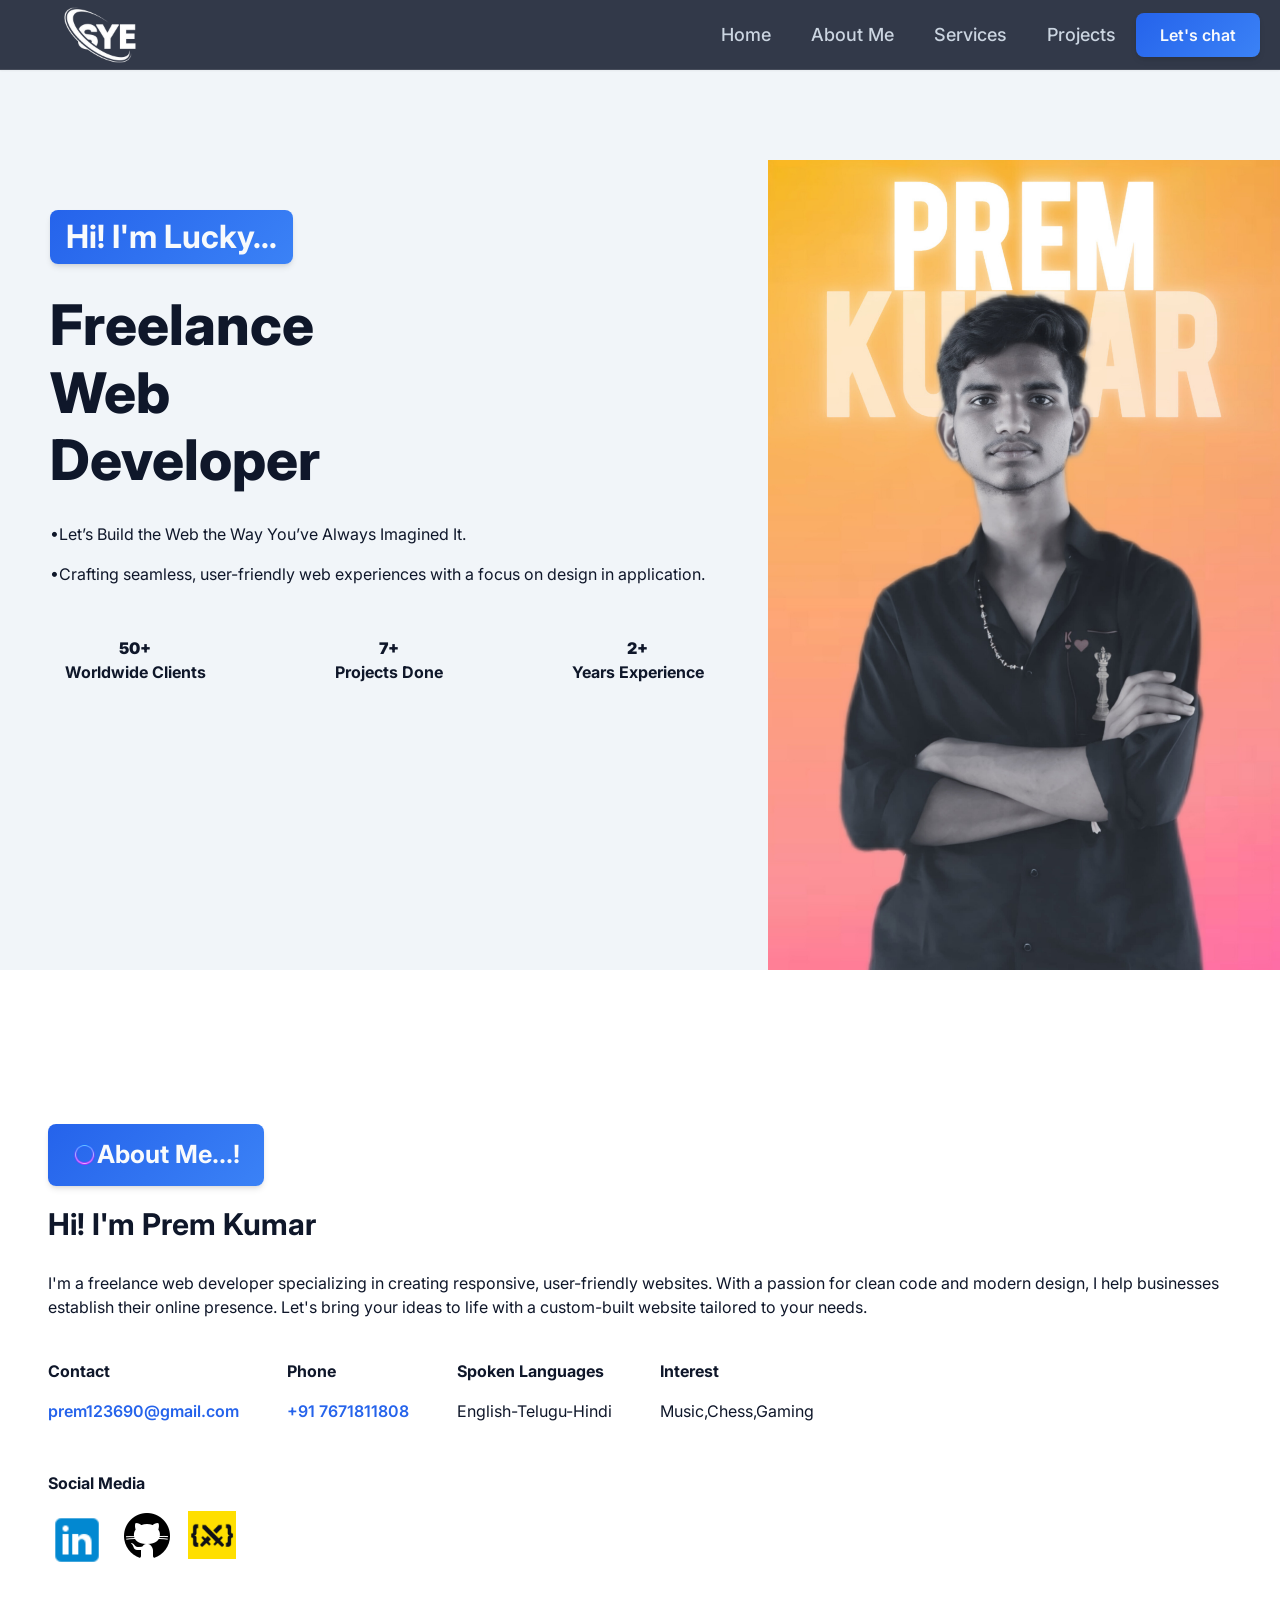
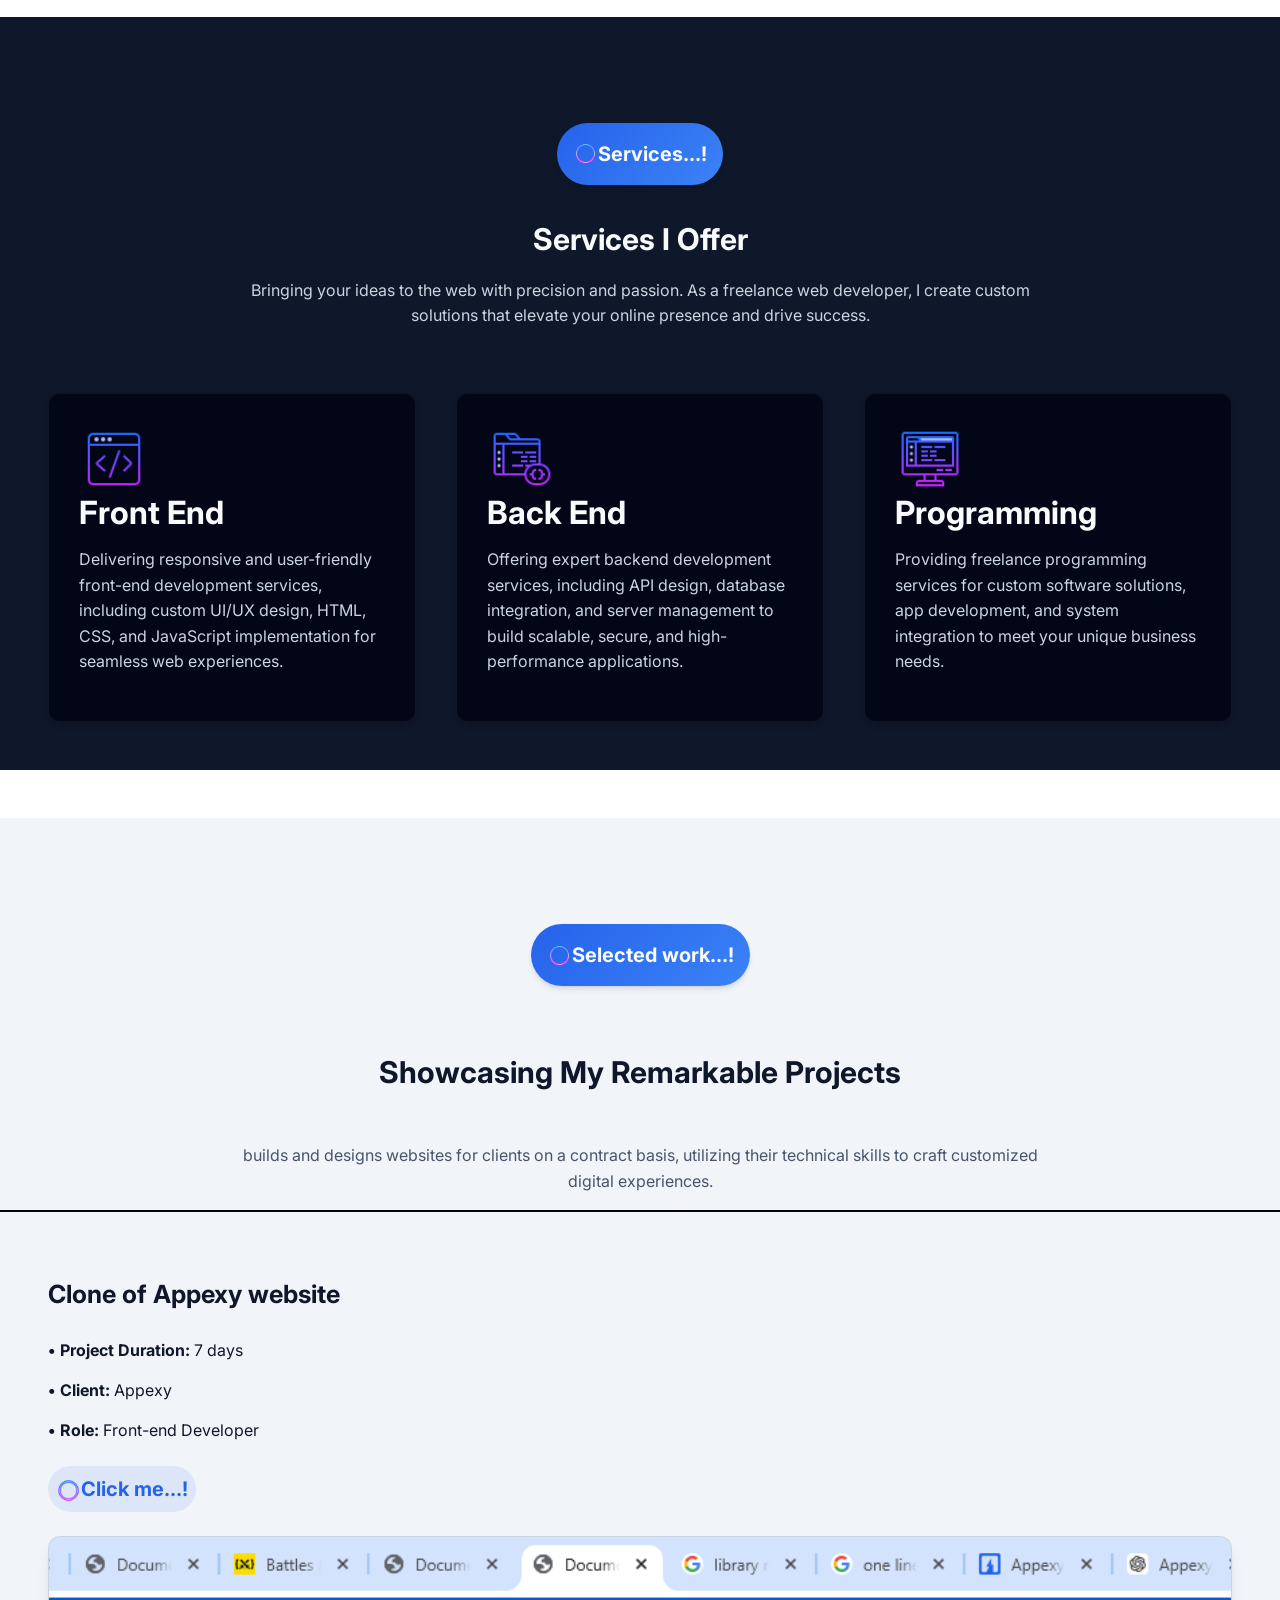
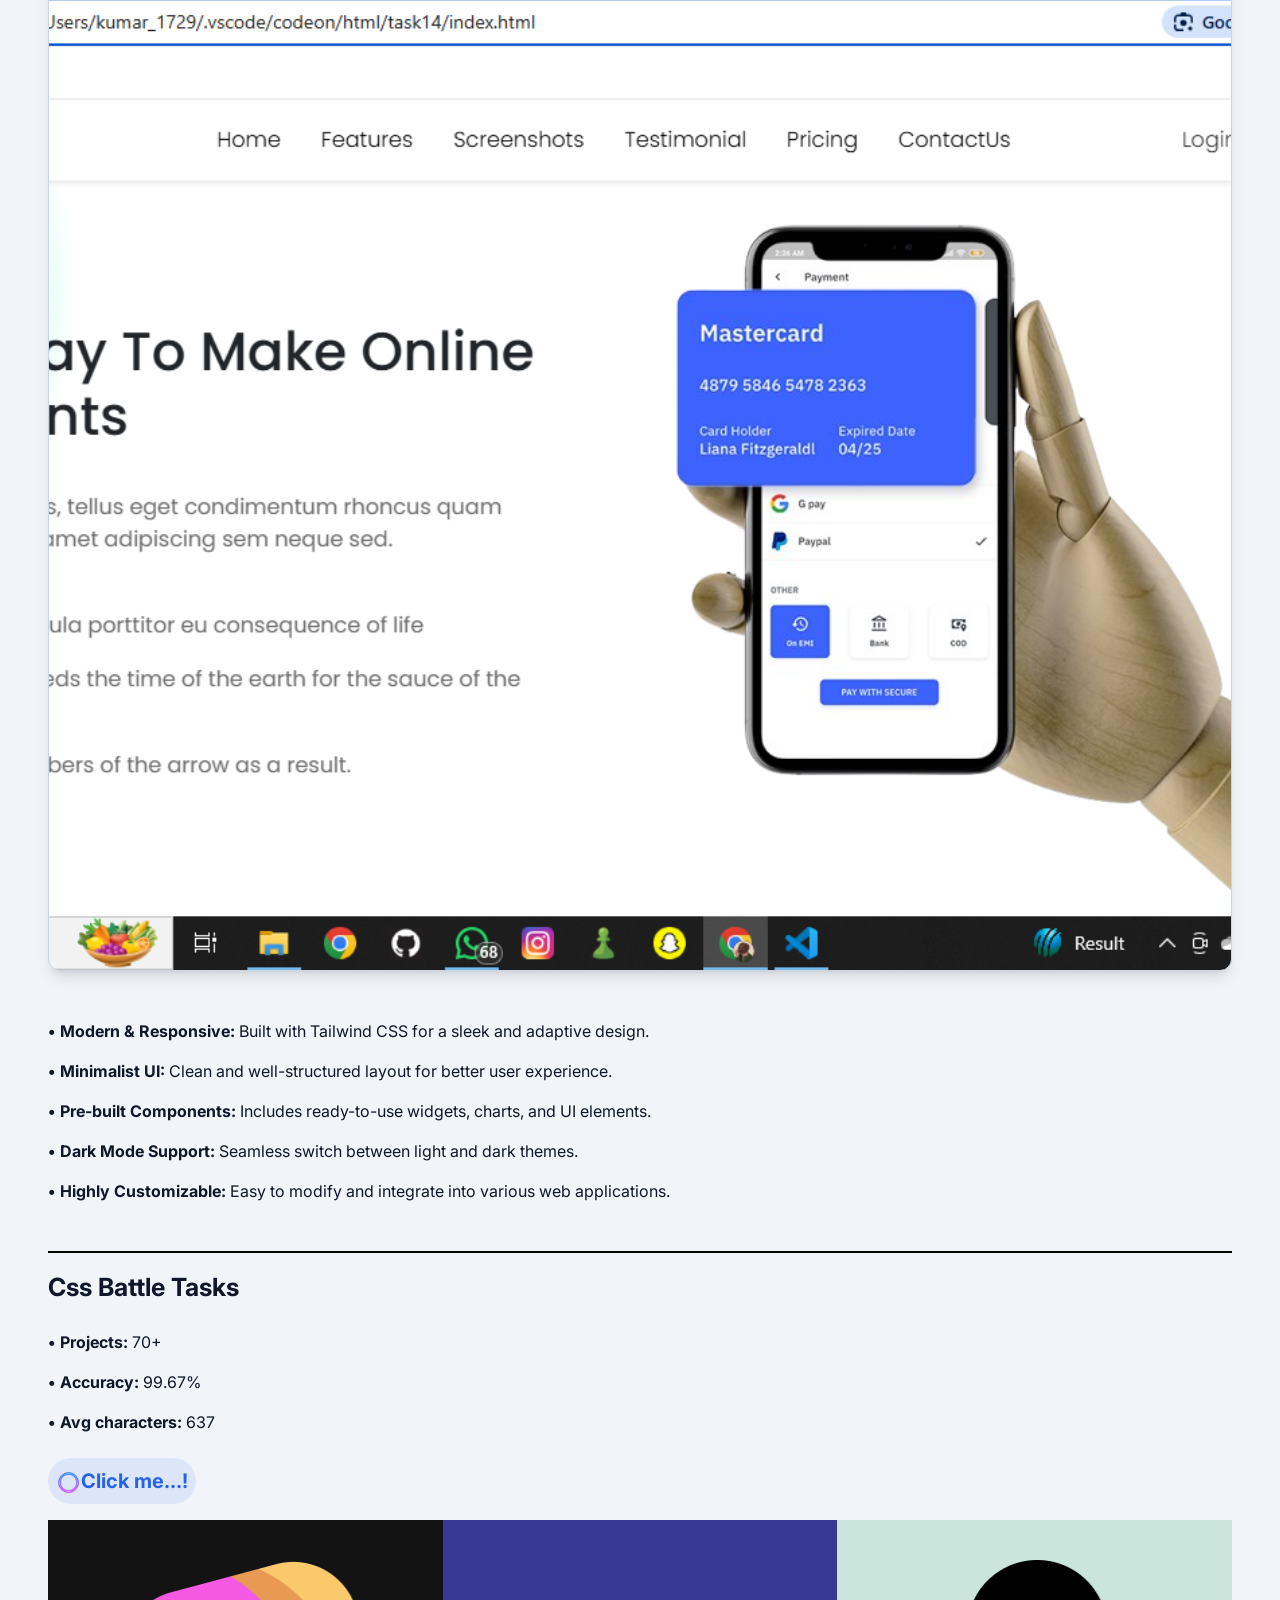
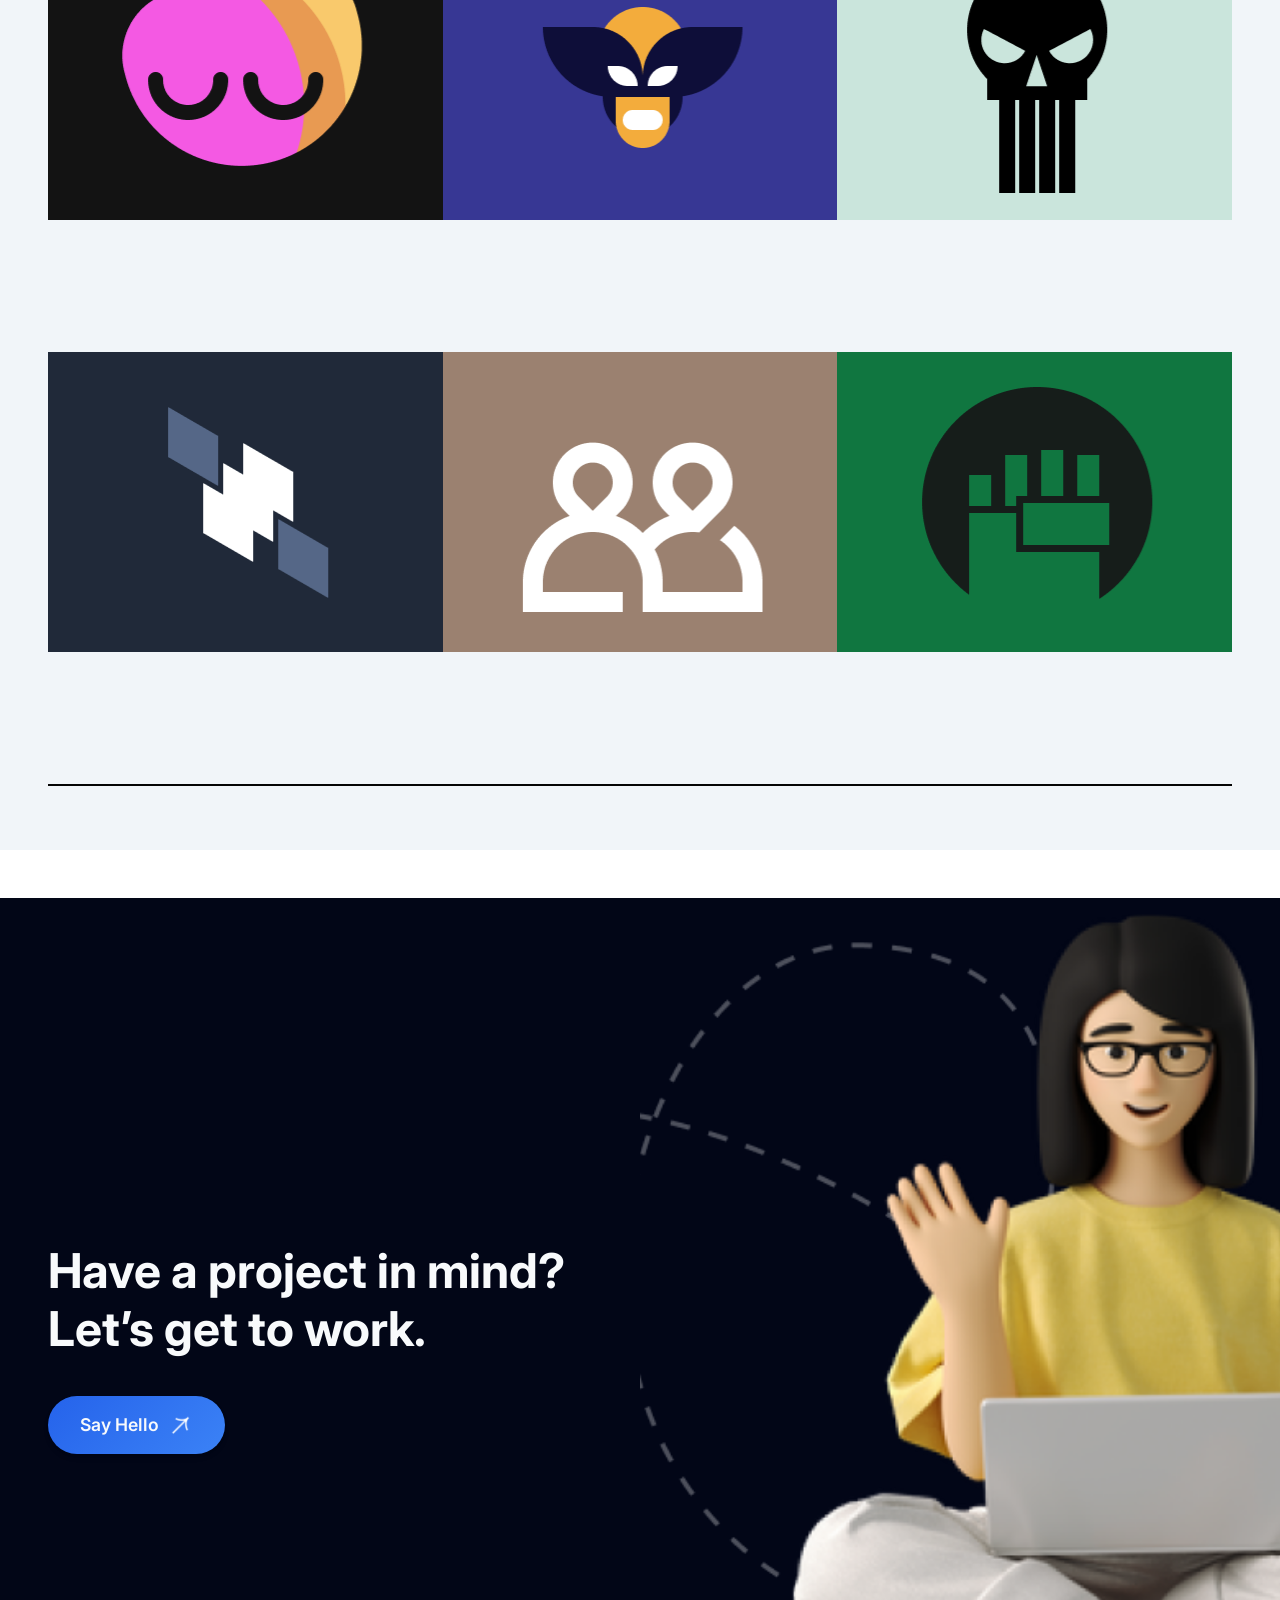
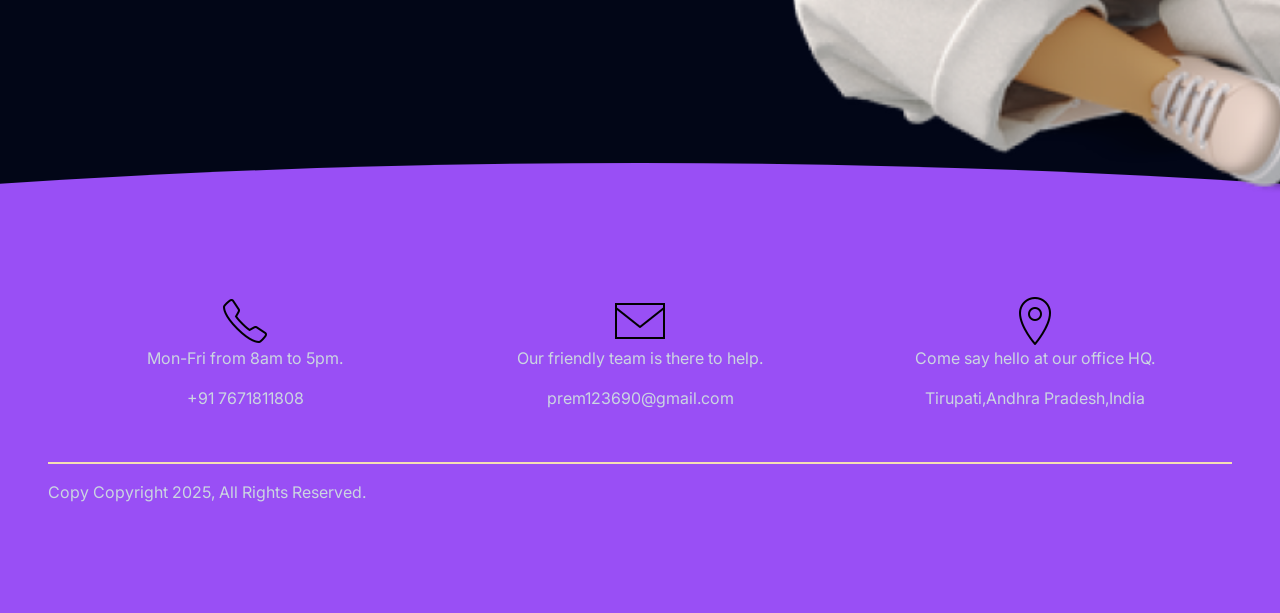
==== commit 4d994a16: "Complete portfolio redesign with Tech Blue theme, Inter font, and improved responsive layouts" ====
--- a/index.html
+++ b/index.html
@@ -1,290 +1,274 @@
 <!DOCTYPE html>
 <html lang="en">
-  <head>
-    <meta charset="UTF-8" />
-    <meta name="viewport" content="width=device-width, initial-scale=1.0" />
-    <title>Portfolio</title>
-    <link rel="stylesheet" href="style.css" />
-    <link rel="stylesheet" href="poppins.css" />
-    <link
-      href="https://cdn.jsdelivr.net/npm/bootstrap@5.3.3/dist/css/bootstrap.min.css"
-      rel="stylesheet"
-      integrity="sha384-QWTKZyjpPEjISv5WaRU9OFeRpok6YctnYmDr5pNlyT2bRjXh0JMhjY6hW+ALEwIH"
-      crossorigin="anonymous"
-    />
-    <link rel="preconnect" href="https://fonts.googleapis.com" />
-    <link rel="preconnect" href="https://fonts.gstatic.com" crossorigin />
-    <link
-      href="https://fonts.googleapis.com/css2?family=Poppins:ital,wght@0,100;0,200;0,300;0,400;0,500;0,600;0,700;0,800;0,900;1,100;1,200;1,300;1,400;1,500;1,600;1,700;1,800;1,900&display=swap"
-      rel="stylesheet"
-    />
-  </head>
-  <body class="poppins-regular">
-    <div class="header">
-      <div class="header_logo">
-        <img src="./images/sye-removebg-preview.png" alt="Logo" class="syelogo" />
-      </div>
-      <div class="header_menu">
-        <ul class="nav">
-          <li><a href="#home">Home</a></li>
-          <li><a href="#aboutme">About Me</a></li>
-          <li><a href="#services">Services</a></li>
-          <li><a href="#projects">Projects</a></li>
-        </ul>
-        <br />
-        <div class="header_btn">
-          <button ><a href="#chat" class="btnchat">Let's chat</a></button>
-        </div>
-      </div>
-    </div>
-    <section id="home"></section>
-    <div class="pg1" >
-      <div class="pg1left">
-        <div class="pg1ltd1">
-          <h2 class="pg1ltd1h2 bold">Hi! I'm Lucky...</h2>
-          <h1 class="pg1ltd1h1">
-            Freelance <br />Web <br />
-            Developer
-          </h1>
-          <p>•Let’s Build the Web the Way You’ve Always Imagined It.</p>
-          <p>
-            •Crafting seamless, user-friendly web experiences with a focus on
-            design in application.
-          </p>
-        </div>
-        <div class="pg1ltd2 d-flex justify-content-evenly">
-          <input
-            type="button"
-            name=""
-            id=""
-            value="Developer"
-            class="pg1ltd2input"
-          />
-          <input
-            type="button"
-            name=""
-            id=""
-            value="Resume"
-            class="pg1ltd2input"
-          />
-        </div>
-        <div class="pg1ltd3 d-flex justify-content-around">
-          <div class="pg1ltd3d1 txtcen bold">
-            <b>70+</b>
-            <p>Worldwide Clients</p>
-          </div>
-          <div class="pg1ltd3d1 txtcen bold">
-            <b>7+</b>
-            <p>Projects Done</p>
-          </div>
-          <div class="pg1ltd3d1 txtcen bold">
-            <b>2+</b>
-            <p>Years Experience</p>
-          </div>
-        </div>
-      </div>
-      <div class="pg1right">
-        <div class="pg1rightimg" ></div>
-      </div>
-    </div>
-    <div class="pg2 m-5" id="aboutme" >
-      <div class="pg2d1 d-flex align-items-center m-3 mx-0 bold" >
-        <img src="./images/icons8-circle-64.png" alt="" class="star" />About Me...!
-      </div>
-      <div class="pg2d2 m-3 mx-0 bold">Hi! I'm Prem Kumar</div>
-      <div class="pg2d3 m-4 mx-0">
-        I'm a freelance web developer specializing in creating responsive,
-        user-friendly websites. With a passion for clean code and modern design,
-        I help businesses establish their online presence. Let's bring your
-        ideas to life with a custom-built website tailored to your needs.
-      </div>
-      <div class="pg2d4 d-flex gap-5 m-3 mx-0">
-        <div class="pgd4d1 m-3 mx-0">
-          <p class="bold">Contact</p>
-          <a href="#" class="email-a">prem123690@gmail.com</a>
-        </div>
-        <div class="pg2d4d2 m-3 mx-0">
-          <p class="bold">Phone</p>
-          <a href="#" class="phone-a">+91 7671811808</a>
-        </div>
-        <div class="pg2d4d3 m-3 mx-0">
-          <p class="bold">Spoken Languages</p>
-          <p>English-Telugu-Hindi</p>
-        </div>
-        <div class="pg2d4d4 m-3 mx-0">
-          <p class="bold">Interest</p>
-          <p>Music,Chess,Gaming</p>
-        </div>
-      </div>
-      <div class="pg2d5 m-3 mx-0">
-        <p class="bold">Social Media</p>
-        <div class="pg2d5d1 d-flex gap-3 m-3 mx-0">
-          <a href="#"
-            ><img src="./images/icons8-linkedin-48.png" alt="Linkedin" class="linkedin"
-          /></a>
-          <a href="#"><img src="./images/icons8-github-50.png" alt="Github" /></a>
-          <a href="#"
-            ><img src="./images/BIu19jPP_400x400.png" alt="Cssbattle" class="cssbattle"
-          /></a>
-        </div>
-      </div>
-    </div>
-    <div class="pg3 m-5 mx-0 " id="services">
-      <div class="pg3d1 d-flex justify-content-center">
-        <div class="pg3d1d1 d-flex align-items-center m-3 mx-0 bold p-3">
-          <img src="./images/icons8-circle-64.png" alt="" class="star" />Services...!
-        </div>
-      </div>
-      <div class="pg3d2 bold txtcen m-3 mx-0">Services I Offer</div>
-      <div class="pg3d3 txtcen d-flex justify-content-center m-3 mx-0">
-        <div class="pg3d3d1">
-          Bringing your ideas to the web with precision and passion. As a
-          freelance web developer, I create custom solutions that elevate your
-          online presence and drive success.
-        </div>
-      </div>
-      <div class="pg4 d-flex p-5">
-        <div class="pg4d1">
-          <img src="./images/icons8-backend-64.png" alt="" class="imgcard1">
-          <h2 class="bold">Front End</h2>
-          <p class="pg4d1p">Delivering responsive and user-friendly front-end development services, including custom UI/UX design, HTML, CSS, and JavaScript implementation for seamless web experiences.</p>
-        </div>
-        <div class="pg4d2">
-          <img src="./images/icons8-backend-64 (1).png" alt="" class="imgcard2">
-          <h2 class="bold">Back End</h2>
-          <p class="pg4d1p">Offering expert backend development services, including API design, database integration, and server management to build scalable, secure, and high-performance applications.</p>
-        </div>
-        <div class="pg4d3">
-          <img src="./images/icons8-backend-64 (2).png" alt="" class="imgcard3">
-          <h2 class="bold">Programming</h2>
-          <p class="pg4d1p">Providing freelance programming services for custom software solutions, app development, and system integration to meet your unique business needs.</p>
-        </div>
-      </div>
-    </div>
-    <div class="pg5 m-5 mx-0" id="projects">
-      <div class="pg3d1 d-flex justify-content-center">
-        <div class="pg3d1d1 d-flex align-items-center m-3 mx-0 bold p-3">
-          <img src="./images/icons8-circle-64.png" alt="" class="star" />Selected work...!
-        </div>
-      </div>
-      <div class="pg5d2 bold txtcen m-5 mx-0">Showcasing My Remarkable Projects</div>
-      <div class="pg5d3 txtcen d-flex justify-content-center m-3 mx-0">
-        <div class="pg5d3d1">
-          builds and designs websites for clients on a contract basis, utilizing their technical skills to craft customized digital experiences.
-        </div>
-      </div>
-      <div class="line" ></div>
-      <div class="pg5d4 p-5">
-        <div class="pg5d4d1">
-          <div class="pg5d4d1d1 bold m-3 mx-0">Clone of Appexy website</div>
-          <div class="pg5d4d1d4 m-4 mx-0">
-            <p><b> •  Project Duration:</b> 7 days</p>
-            <p><b> •  Client:</b> Appexy</p>
-            <p><b> •  Role:</b> Front-end Developer</p>
-          </div>
-          <div class="m-4 mx-0">  
-          <a href="./task14/index.html" class="pg5d4d1d1a bold p-2 mx-0 "><img src="./images/icons8-circle-64.png" alt="" class="star" />Click me...!</a>
-          </div>
-          <div class="pg5d4d1d2img"></div>
-          <div class="pg5d4d1d3 m-5 mx-0">
-            <p><b> •  Modern & Responsive:</b> Built with Tailwind CSS for a sleek and adaptive design.</p>
-            <p><b> •  Minimalist UI:</b> Clean and well-structured layout for better user experience.</p>
-            <p><b> •  Pre-built Components:</b> Includes ready-to-use widgets, charts, and UI elements.</p>
-            <p><b> •  Dark Mode Support:</b> Seamless switch between light and dark themes.</p>
-            <p><b> •  Highly Customizable:</b> Easy to modify and integrate into various web applications.</p>
-          </div>
-          <div class="line"></div>
-        </div>
-        <div class="csshed">
-          <div class="csshed1 bold p-3 px-0">Css Battle Tasks</div>
-          <div class="cssfot p-2 px-0">
-            <p><b> •  Projects:</b> 70+</p>
-            <p><b> •  Accuracy:</b> 99.67%</p>
-            <p><b> •  Avg characters:</b> 637</p>
-          </div>
-          <div class="csslink d-flex">
-            <a href="https://cssbattle.dev/player/kumar_1729" class="pg5d4d1d1a bold p-2 mx-0 "><img src="./images/icons8-circle-64.png" alt="" class="star" />Click me...!</a>
-            </div>
-        </div>
-        <div class="pg5d4d2">
-          <div class="pg5d4d2d1 p-3 px-0">
-            <div class="cssd1bx1"></div>
-            <div class="cssd1bx2"></div>
-            <div class="cssd1bx3"></div>
-          </div>
-          <div class="pg5d4d2d2 p-3 px-0">
-            <div class="cssd2bx4"></div>
-            <div class="cssd2bx5"></div>
-            <div class="cssd2bx6"></div>
-          </div>
-        </div>
-        <div class="line m-3 mx-0"></div>
-      </div>
-    </div>
-    <div class="pg6 d-flex" id="chat">
-      <div class="pg6left d-flex justify-content-center p-5">
-        <h1 class="bold pg6leftfont">Have a project in mind? Let’s get to work.</h1>
-        <button class="hello" id="open-contact" popovertarget="pop-box">Say Hello 
-          <img src="./images/icons8-arrow-100 (1).png" alt="">
-        </button>
-      </div>
-      <div class="pg6right p-5"></div>
-    </div>
-
-
-    <div class="pop-box" id="pop-box" popover>
-      <button popovertarget="pop-box" id="close">
-        <img src="./images/icons8-close-96.png" alt="">
+
+<head>
+  <meta charset="UTF-8" />
+  <meta name="viewport" content="width=device-width, initial-scale=1.0" />
+  <title>Portfolio</title>
+  <link rel="stylesheet" href="style.css" />
+  <link href="https://cdn.jsdelivr.net/npm/bootstrap@5.3.3/dist/css/bootstrap.min.css" rel="stylesheet"
+    integrity="sha384-QWTKZyjpPEjISv5WaRU9OFeRpok6YctnYmDr5pNlyT2bRjXh0JMhjY6hW+ALEwIH" crossorigin="anonymous" />
+  <link rel="preconnect" href="https://fonts.googleapis.com" />
+  <link rel="preconnect" href="https://fonts.gstatic.com" crossorigin />
+  <link href="https://fonts.googleapis.com/css2?family=Inter:wght@300;400;500;600;700;800&display=swap"
+    rel="stylesheet" />
+</head>
+
+<body>
+  <div class="header">
+    <div class="header_logo">
+      <img src="./images/sye-removebg-preview.png" alt="Logo" class="syelogo" />
+    </div>
+    <div class="header_menu">
+      <ul class="nav">
+        <li><a href="#home">Home</a></li>
+        <li><a href="#aboutme">About Me</a></li>
+        <li><a href="#services">Services</a></li>
+        <li><a href="#projects">Projects</a></li>
+      </ul>
+      <br />
+      <div class="header_btn">
+        <button><a href="#chat" class="btnchat">Let's chat</a></button>
+      </div>
+    </div>
+  </div>
+  <section id="home"></section>
+  <div class="pg1">
+    <div class="pg1left">
+      <div class="pg1ltd1">
+        <h2 class="pg1ltd1h2 bold">Hi! I'm Lucky...</h2>
+        <h1 class="pg1ltd1h1">
+          Freelance <br />Web <br />
+          Developer
+        </h1>
+        <p>•Let’s Build the Web the Way You’ve Always Imagined It.</p>
+        <p>
+          •Crafting seamless, user-friendly web experiences with a focus on
+          design in application.
+        </p>
+      </div>
+      <!-- <div class="pg1ltd2 d-flex justify-content-evenly">
+        <input type="button" name="" id="" value="Developer" class="pg1ltd2input" />
+        <input type="button" name="" id="" value="Resume" class="pg1ltd2input" />
+      </div> -->
+      <div class="pg1ltd3 d-flex justify-content-around">
+        <div class="pg1ltd3d1 txtcen bold">
+          <b>50+</b>
+          <p>Worldwide Clients</p>
+        </div>
+        <div class="pg1ltd3d1 txtcen bold">
+          <b>7+</b>
+          <p>Projects Done</p>
+        </div>
+        <div class="pg1ltd3d1 txtcen bold">
+          <b>2+</b>
+          <p>Years Experience</p>
+        </div>
+      </div>
+    </div>
+    <div class="pg1right">
+      <div class="pg1rightimg"></div>
+    </div>
+  </div>
+  <div class="pg2 m-5" id="aboutme">
+    <div class="pg2d1 d-flex align-items-center m-3 mx-0 bold">
+      <img src="./images/icons8-circle-64.png" alt="" class="star" />About Me...!
+    </div>
+    <div class="pg2d2 m-3 mx-0 bold">Hi! I'm Prem Kumar</div>
+    <div class="pg2d3 m-4 mx-0">
+      I'm a freelance web developer specializing in creating responsive,
+      user-friendly websites. With a passion for clean code and modern design,
+      I help businesses establish their online presence. Let's bring your
+      ideas to life with a custom-built website tailored to your needs.
+    </div>
+    <div class="pg2d4 d-flex gap-5 m-3 mx-0">
+      <div class="pgd4d1 m-3 mx-0">
+        <p class="bold">Contact</p>
+        <a href="#" class="email-a">prem123690@gmail.com</a>
+      </div>
+      <div class="pg2d4d2 m-3 mx-0">
+        <p class="bold">Phone</p>
+        <a href="#" class="phone-a">+91 7671811808</a>
+      </div>
+      <div class="pg2d4d3 m-3 mx-0">
+        <p class="bold">Spoken Languages</p>
+        <p>English-Telugu-Hindi</p>
+      </div>
+      <div class="pg2d4d4 m-3 mx-0">
+        <p class="bold">Interest</p>
+        <p>Music,Chess,Gaming</p>
+      </div>
+    </div>
+    <div class="pg2d5 m-3 mx-0">
+      <p class="bold">Social Media</p>
+      <div class="pg2d5d1 d-flex gap-3 m-3 mx-0">
+        <a href="#"><img src="./images/icons8-linkedin-48.png" alt="Linkedin" class="linkedin" /></a>
+        <a href="#"><img src="./images/icons8-github-50.png" alt="Github" /></a>
+        <a href="#"><img src="./images/BIu19jPP_400x400.png" alt="Cssbattle" class="cssbattle" /></a>
+      </div>
+    </div>
+  </div>
+  <div class="pg3 m-5 mx-0 " id="services">
+    <div class="pg3d1 d-flex justify-content-center">
+      <div class="pg3d1d1 d-flex align-items-center m-3 mx-0 bold p-3">
+        <img src="./images/icons8-circle-64.png" alt="" class="star" />Services...!
+      </div>
+    </div>
+    <div class="pg3d2 bold txtcen m-3 mx-0">Services I Offer</div>
+    <div class="pg3d3 txtcen d-flex justify-content-center m-3 mx-0">
+      <div class="pg3d3d1">
+        Bringing your ideas to the web with precision and passion. As a
+        freelance web developer, I create custom solutions that elevate your
+        online presence and drive success.
+      </div>
+    </div>
+    <div class="pg4 d-flex p-5">
+      <div class="pg4d1">
+        <img src="./images/icons8-backend-64.png" alt="" class="imgcard1">
+        <h2 class="bold">Front End</h2>
+        <p class="pg4d1p">Delivering responsive and user-friendly front-end development services, including custom UI/UX
+          design, HTML, CSS, and JavaScript implementation for seamless web experiences.</p>
+      </div>
+      <div class="pg4d2">
+        <img src="./images/icons8-backend-64 (1).png" alt="" class="imgcard2">
+        <h2 class="bold">Back End</h2>
+        <p class="pg4d1p">Offering expert backend development services, including API design, database integration, and
+          server management to build scalable, secure, and high-performance applications.</p>
+      </div>
+      <div class="pg4d3">
+        <img src="./images/icons8-backend-64 (2).png" alt="" class="imgcard3">
+        <h2 class="bold">Programming</h2>
+        <p class="pg4d1p">Providing freelance programming services for custom software solutions, app development, and
+          system integration to meet your unique business needs.</p>
+      </div>
+    </div>
+  </div>
+  <div class="pg5 m-5 mx-0" id="projects">
+    <div class="pg3d1 d-flex justify-content-center">
+      <div class="pg3d1d1 d-flex align-items-center m-3 mx-0 bold p-3">
+        <img src="./images/icons8-circle-64.png" alt="" class="star" />Selected work...!
+      </div>
+    </div>
+    <div class="pg5d2 bold txtcen m-5 mx-0">Showcasing My Remarkable Projects</div>
+    <div class="pg5d3 txtcen d-flex justify-content-center m-3 mx-0">
+      <div class="pg5d3d1">
+        builds and designs websites for clients on a contract basis, utilizing their technical skills to craft
+        customized digital experiences.
+      </div>
+    </div>
+    <div class="line"></div>
+    <div class="pg5d4 p-5">
+      <div class="pg5d4d1">
+        <div class="pg5d4d1d1 bold m-3 mx-0">Clone of Appexy website</div>
+        <div class="pg5d4d1d4 m-4 mx-0">
+          <p><b> • Project Duration:</b> 7 days</p>
+          <p><b> • Client:</b> Appexy</p>
+          <p><b> • Role:</b> Front-end Developer</p>
+        </div>
+        <div class="m-4 mx-0">
+          <a href="./task14/index.html" class="pg5d4d1d1a bold p-2 mx-0 "><img src="./images/icons8-circle-64.png"
+              alt="" class="star" />Click me...!</a>
+        </div>
+        <div class="pg5d4d1d2img"></div>
+        <div class="pg5d4d1d3 m-5 mx-0">
+          <p><b> • Modern & Responsive:</b> Built with Tailwind CSS for a sleek and adaptive design.</p>
+          <p><b> • Minimalist UI:</b> Clean and well-structured layout for better user experience.</p>
+          <p><b> • Pre-built Components:</b> Includes ready-to-use widgets, charts, and UI elements.</p>
+          <p><b> • Dark Mode Support:</b> Seamless switch between light and dark themes.</p>
+          <p><b> • Highly Customizable:</b> Easy to modify and integrate into various web applications.</p>
+        </div>
+        <div class="line"></div>
+      </div>
+      <div class="csshed">
+        <div class="csshed1 bold p-3 px-0">Css Battle Tasks</div>
+        <div class="cssfot p-2 px-0">
+          <p><b> • Projects:</b> 70+</p>
+          <p><b> • Accuracy:</b> 99.67%</p>
+          <p><b> • Avg characters:</b> 637</p>
+        </div>
+        <div class="csslink d-flex">
+          <a href="https://cssbattle.dev/player/kumar_1729" class="pg5d4d1d1a bold p-2 mx-0 "><img
+              src="./images/icons8-circle-64.png" alt="" class="star" />Click me...!</a>
+        </div>
+      </div>
+      <div class="pg5d4d2">
+        <div class="pg5d4d2d1 p-3 px-0">
+          <div class="cssd1bx1"></div>
+          <div class="cssd1bx2"></div>
+          <div class="cssd1bx3"></div>
+        </div>
+        <div class="pg5d4d2d2 p-3 px-0">
+          <div class="cssd2bx4"></div>
+          <div class="cssd2bx5"></div>
+          <div class="cssd2bx6"></div>
+        </div>
+      </div>
+      <div class="line m-3 mx-0"></div>
+    </div>
+  </div>
+  <div class="pg6 d-flex" id="chat">
+    <div class="pg6left d-flex justify-content-center p-5">
+      <h1 class="bold pg6leftfont">Have a project in mind? Let’s get to work.</h1>
+      <button class="hello" id="open-contact" popovertarget="pop-box">Say Hello
+        <img src="./images/icons8-arrow-100 (1).png" alt="">
       </button>
-      <div class="popxhed py-0 p-4">
-        <h2 class="bold ">Got Ideas? We've got the skills.</h2>
+    </div>
+    <div class="pg6right p-5"></div>
+  </div>
+
+
+  <div class="pop-box" id="pop-box" popover>
+    <button popovertarget="pop-box" id="close">
+      <img src="./images/icons8-close-96.png" alt="">
+    </button>
+    <div class="popxhed py-0 p-4">
+      <h2 class="bold ">Got Ideas? We've got the skills.</h2>
       <h2 class="bold">Let's team up.</h2>
       <p>Tell us more about yourself and what you're got in mind.</p>
-      </div>
-      <form>
-        <div class="formd1 d-flex p-4 py-0">
-          <input type="text" placeholder="Full Name...">
-          <input type="email" placeholder="Your Eamil">
-        </div>
-        <div class="formd2 p-4 py-0">
-          <input type="text" placeholder="Subject">
-        </div>
-        <div class="formd3 p-4 py-0">
-          <input type="text" id="message" placeholder="Your Message..." class="message">
-        </div>
-
-        <button class="hello" id="close-contact">Send Message</button>
-      </form>
-    </div>
-    <footer>
-      <div class="foter p-5 py-0">
-        <div class="fotrd1">
-          <div class="phone">
-            <img src="./images/icons8-phone-501.png" alt="">
-            <p>Mon-Fri from 8am to 5pm.</p>
-            <p>+91 7671811808</p>
-          </div>
-          <div class="email">
-            <img src="./images/icons8-email-501.png" alt="">
-            <p>Our friendly team is there to help.</p>
-            <p>prem123690@gmail.com</p>
-          </div>
-          <div class="location">
-            <img src="./images/icons8-location-501.png" alt="">
-            <p>Come say hello at our office HQ.</p>
-            <p>Tirupati,Andhra Pradesh,India</p>
-          </div>
-        </div>
-        <div class="fotrd2">
-          <div class="line white m-3 mx-0"></div>
-          <p>Copy Copyright 2025, All Rights Reserved.</p>    
-        </div>
-      </div>
-    </footer>
-    <script
-      src="https://cdn.jsdelivr.net/npm/bootstrap@5.3.3/dist/js/bootstrap.bundle.min.js"
-      integrity="sha384-YvpcrYf0tY3lHB60NNkmXc5s9fDVZLESaAA55NDzOxhy9GkcIdslK1eN7N6jIeHz"
-      crossorigin="anonymous"
-    ></script>
-  </body>
-</html>
+    </div>
+    <form>
+      <div class="formd1 d-flex p-4 py-0">
+        <input type="text" placeholder="Full Name...">
+        <input type="email" placeholder="Your Eamil">
+      </div>
+      <div class="formd2 p-4 py-0">
+        <input type="text" placeholder="Subject">
+      </div>
+      <div class="formd3 p-4 py-0">
+        <input type="text" id="message" placeholder="Your Message..." class="message">
+      </div>
+
+      <button class="hello" id="close-contact">Send Message</button>
+    </form>
+  </div>
+  <footer>
+    <div class="foter p-5 py-0">
+      <div class="fotrd1">
+        <div class="phone">
+          <img src="./images/icons8-phone-501.png" alt="">
+          <p>Mon-Fri from 8am to 5pm.</p>
+          <p>+91 7671811808</p>
+        </div>
+        <div class="email">
+          <img src="./images/icons8-email-501.png" alt="">
+          <p>Our friendly team is there to help.</p>
+          <p>prem123690@gmail.com</p>
+        </div>
+        <div class="location">
+          <img src="./images/icons8-location-501.png" alt="">
+          <p>Come say hello at our office HQ.</p>
+          <p>Tirupati,Andhra Pradesh,India</p>
+        </div>
+      </div>
+      <div class="fotrd2">
+        <div class="line white m-3 mx-0"></div>
+        <p>Copy Copyright 2025, All Rights Reserved.</p>
+      </div>
+    </div>
+  </footer>
+  <script src="https://cdn.jsdelivr.net/npm/bootstrap@5.3.3/dist/js/bootstrap.bundle.min.js"
+    integrity="sha384-YvpcrYf0tY3lHB60NNkmXc5s9fDVZLESaAA55NDzOxhy9GkcIdslK1eN7N6jIeHz"
+    crossorigin="anonymous"></script>
+</body>
+
+</html>
--- a/style.css
+++ b/style.css
@@ -1,54 +1,108 @@
 * {
   margin: 0;
   padding: 0;
-}
+  box-sizing: border-box;
+  font-family: 'Inter', sans-serif;
+}
+
 .txtcen {
   text-align: center;
 }
+
 .bold {
   font-weight: bold;
 }
+
 a {
   text-decoration: none !important;
 }
+
 :root {
   --i: !important;
-}
+  --primary: #2563eb;       /* Professional Tech Blue */
+  --primary-hover: #1d4ed8; /* Darker Blue for hover */
+  --secondary: #3b82f6;     /* Lighter Blue */
+  --bg-light: #f1f5f9;      /* Slate 100 */
+  --bg-white: #ffffff;
+  --bg-dark: #0f172a;       /* Slate 900 */
+  --bg-darker: #020617;     /* Slate 950 */
+  --text-main: #0f172a;     /* Slate 900 */
+  --text-muted: #475569;    /* Slate 600 */
+  --text-light: #f8fafc;    /* Slate 50 */
+  --text-light-muted: #cbd5e1; /* Slate 300 */
+  --gradient-main: linear-gradient(135deg, var(--primary) 0%, var(--secondary) 100%);
+  --shadow-sm: 0 1px 2px 0 rgb(0 0 0 / 0.05);
+  --shadow-md: 0 4px 6px -1px rgb(0 0 0 / 0.1), 0 2px 4px -2px rgb(0 0 0 / 0.1);
+  --shadow-lg: 0 10px 15px -3px rgb(0 0 0 / 0.1), 0 4px 6px -4px rgb(0 0 0 / 0.1);
+}
+
 .line {
   width: 100%;
   border: 1px solid rgb(5, 5, 5);
 }
-/*media quaries */
-@media screen and (max-width: 767px) {
+
+/* Responsive Design */
+@media screen and (max-width: 992px) {
+  .pg1, .pg6 {
+    height: auto;
+    min-height: 100vh;
+    padding-bottom: 50px;
+  }
+}
+
+@media screen and (max-width: 768px) {
+  .header_menu ul li {
+    padding: 10px;
+  }
+  .header_menu ul li a {
+    font-size: 14px;
+  }
+  .header_btn {
+    margin-right: 10px;
+  }
+  .header_btn button {
+    padding: 8px 16px;
+    font-size: 14px;
+  }
+  .syelogo {
+    height: 80px;
+    margin-left: 10px;
+  }
   .pg1 {
     flex-direction: column;
-    height: 200vh !important;
-  }
-  .pg1right {
-  }
-}
-@media screen and (max-width: 767px) {
-  .pg2d4,
-  .pg4 {
-    /* flex-direction: column; */
-    flex-wrap: wrap;
-  }
-  .pg5d4d2d1,
-  .pg5d4d2d2 {
+    padding-top: 5vh;
+  }
+  .pg1ltd1h1 {
+    font-size: 2.5rem;
+  }
+  .pg1rightimg {
+    height: 50vh;
+    margin-top: 30px;
+  }
+  .pg2d4, .pg4 {
     flex-direction: column;
-    height: 150vh;
     gap: 30px;
   }
-  
-  .cssd1bx1,.cssd1bx2,.cssd1bx3,.cssd2bx4,.cssd2bx5,.cssd2bx6{
+  .pg5d4d2d1, .pg5d4d2d2 {
+    flex-direction: column;
+    height: auto;
+    gap: 30px;
+  }
+  .cssd1bx1, .cssd1bx2, .cssd1bx3, .cssd2bx4, .cssd2bx5, .cssd2bx6 {
     width: 100%;
-    background: url(cssbattleimgs/pic17.png) no-repeat ;
-  }
-  .fotrd1{
+    background-size: cover;
+  }
+  .fotrd1 {
     flex-direction: column;
-  }
-  .pg6{
+    gap: 30px;
+  }
+  .pg6 {
     flex-direction: column;
+  }
+  .pop-box {
+    width: 90%;
+    height: auto;
+    padding-bottom: 20px;
   }
 }
 
@@ -57,8 +111,12 @@
   height: 120px;
   margin-left: 40px;
 }
+
 .header {
-  background-color: rgb(44, 42, 42);
+  background-color: rgba(15, 23, 42, 0.85);
+  backdrop-filter: blur(12px);
+  -webkit-backdrop-filter: blur(12px);
+  border-bottom: 1px solid rgba(255, 255, 255, 0.1);
   height: 70px;
   width: 100%;
   z-index: 100;
@@ -67,89 +125,131 @@
   display: flex;
   align-items: center;
   justify-content: space-between;
-}
+  box-shadow: var(--shadow-sm);
+}
+
 .header_menu {
   display: flex;
   justify-content: flex-end;
 }
+
 .header_menu ul {
   list-style: none;
   display: inline-flex;
 }
+
 .header_menu ul li {
   padding: 20px;
 }
+
 .header_menu ul li a {
-  color: #f1eeee;
+  color: var(--text-light-muted);
   text-decoration: none;
-  /* font-family:system-ui, -apple-system, BlinkMacSystemFont, 'Segoe UI', Roboto, Oxygen, Ubuntu, Cantarell, 'Open Sans', 'Helvetica Neue', sans-serif; */
   font-size: large;
-  font-weight: bold;
-}
+  font-weight: 500;
+  transition: color 0.3s ease;
+}
+
 .header_menu ul li a:hover {
-  color: #949491;
-  border-radius: none;
-  transition: all 5ms ease-in-out;
-}
+  color: var(--primary);
+}
+
 .header_btn {
   display: inline-flex;
   align-items: center;
   margin-right: 20px;
 }
+
 .header_btn button {
-  /* font-family: system-ui, -apple-system, BlinkMacSystemFont, 'Segoe UI', Roboto, Oxygen, Ubuntu, Cantarell, 'Open Sans', 'Helvetica Neue', sans-serif; */
-  font-size: large;
-  font-weight: bold;
-  color: #111;
-  border-radius: 2px;
-  padding: 10px 20px;
-}
+  font-size: 16px;
+  font-weight: 600;
+  background: var(--gradient-main);
+  border: none;
+  border-radius: 8px;
+  padding: 10px 24px;
+  cursor: pointer;
+  transition: transform 0.2s ease, box-shadow 0.2s ease;
+  box-shadow: var(--shadow-md);
+}
+
 .header_btn button:hover {
-  color: rgb(147, 144, 150);
-}
+  transform: translateY(-2px);
+  box-shadow: var(--shadow-lg);
+}
+
 .btnchat {
-  color: #0e0d0d;
-}
+  color: var(--text-light);
+}
+.btnchat:hover {
+  color: var(--text-light);
+}
+
 /*nav bar end*/
 .pg1 {
   height: 100vh;
   display: flex;
-  background-color: rgb(243, 246, 247);
+  background-color: var(--bg-light);
+  color: var(--text-main);
   padding-top: 10vh;
 }
+
 .pg1left {
   flex: 1.5;
-  /* border: solid 1px red; */
-}
+}
+
 .pg1ltd1 {
   margin: 50px;
 }
+
 .pg1ltd1h2 {
-  /* border: solid 1px red; */
-  background: #d656e2;
-  color: rgb(255, 255, 255);
-  display: inline;
-  padding: 10px;
-}
+  background: var(--gradient-main);
+  color: var(--text-light);
+  display: inline-block;
+  padding: 8px 16px;
+  border-radius: 8px;
+  box-shadow: var(--shadow-md);
+}
+
 .pg1ltd1h1 {
-  padding: 20px;
-}
+  padding: 20px 0;
+  font-size: 3.5rem;
+  font-weight: 800;
+  line-height: 1.2;
+  color: var(--text-main);
+}
+
 .pg1ltd2 {
-  margin-top: -20px !important;
+  margin-top: 20px;
   margin: 40px;
-}
+  display: flex;
+  gap: 20px;
+}
+
 .pg1ltd2input {
-  background-color: rgb(174, 161, 161);
-  border: none;
-  color: rgb(0, 0, 0);
-  border-radius: 5px;
-  padding: 10px;
-  width: 130px;
+  background: var(--bg-white);
+  border: 1px solid var(--text-light-muted);
+  color: var(--text-main);
+  border-radius: 8px;
+  padding: 12px 24px;
+  width: auto;
+  font-weight: 600;
+  cursor: pointer;
+  transition: all 0.3s ease;
+  box-shadow: var(--shadow-sm);
+}
+
+.pg1ltd2input:hover {
+  background: var(--gradient-main);
+  color: var(--text-light);
+  border-color: transparent;
+  transform: translateY(-2px);
+  box-shadow: var(--shadow-md);
 }
 
 .pg1right {
   flex: 1;
 }
+
 .pg1rightimg {
   height: 90vh;
   /* background: url(WhatsApp\ Image\ 2025-01-29\ at\ 19.05.05_9d3bdd12.jpg) no-repeat center/cover; */
@@ -157,112 +257,168 @@
      */
   background: url(./images/right3.jpg) no-repeat center/cover;
 }
+
 .pg2 {
-  background: white;
+  background: var(--bg-white);
+  color: var(--text-main);
   padding-top: 10vh;
 }
+
 .pg2d1,
 .pg3d1d1 {
-  background: #e24de2;
+  background: var(--gradient-main);
   width: fit-content;
-  color: #f8f6f6;
-  padding: 10px;
-  border-radius: 7px;
+  color: var(--text-light);
+  padding: 12px 24px;
+  border-radius: 8px;
   font-size: 25px;
-}
+  box-shadow: var(--shadow-md);
+}
+
 .pg2d2 {
   font-size: 30px;
-}
+  color: var(--text-main);
+}
+
 .email-a,
 .phone-a {
-  color: #111 !important;
-}
+  color: var(--primary) !important;
+  font-weight: 600;
+  transition: color 0.3s ease;
+}
+.email-a:hover,
+.phone-a:hover {
+  color: var(--primary-hover) !important;
+}
+
 .star {
   height: 25px;
 }
+
 .linkedin {
   height: 58px;
 }
+
 .cssbattle {
   height: 48px;
 }
+
 .pg3 {
-  background: #272626;
+  background: var(--bg-dark);
   padding-top: 10vh;
 }
+
 .pg3d1d1 {
   border-radius: 40px;
   font-size: 20px;
 }
+
 .pg3d2 {
-  color: rgb(236, 226, 213);
+  color: var(--text-light);
   font-size: 30px;
 }
+
 .pg3d3 {
-  color: rgb(202, 187, 168);
-}
+  color: var(--text-light-muted);
+}
+
 .pg3d3d1 {
   width: 800px;
-}
+  line-height: 1.6;
+}
+
 .pg4 {
   gap: 40px;
 }
+
 .pg4d1,
 .pg4d2,
 .pg4d3 {
-  color: aliceblue;
+  color: var(--text-light);
   flex: 1;
-}
-/* .pg4d2{
-    flex: 1;
-}
-.pg4d3{
-    flex:1;
-} */
+  background: var(--bg-darker);
+  padding: 30px;
+  border-radius: 12px;
+  border: 1px solid rgba(255, 255, 255, 0.05);
+  box-shadow: var(--shadow-md);
+  transition: transform 0.3s ease;
+}
+
+.pg4d1:hover,
+.pg4d2:hover,
+.pg4d3:hover {
+  transform: translateY(-5px);
+}
+
 .pg4d1p {
-  color: #e2c0c0;
-}
+  color: var(--text-light-muted);
+  line-height: 1.6;
+  margin-top: 15px;
+}
+
 .imgcard1,
 .imgcard3 {
   height: 70px;
 }
+
 .imgcard2 {
   height: 70px;
 }
 
 .pg5 {
-  background: #fdfdfd;
+  background: var(--bg-light);
+  color: var(--text-main);
   padding-top: 10vh;
 }
+
 .pg5d2 {
-  color: rgb(31, 29, 25);
+  color: var(--text-main);
   font-size: 30px;
 }
+
 .pg5d3d1 {
   width: 800px;
-}
+  color: var(--text-muted);
+  line-height: 1.6;
+}
+
 .pg5d4d1d1 {
   font-size: 25px;
-}
+  font-weight: 700;
+}
+
 .pg5d4d1d1a {
-  color: #bc53b2;
-  background: #ffcbff;
+  color: var(--primary);
+  background: rgba(37, 99, 235, 0.1);
   border-radius: 40px;
   font-size: 20px;
   margin-top: 0px var(--i);
-}
+  transition: all 0.3s ease;
+  display: inline-block;
+}
+.pg5d4d1d1a:hover {
+  background: var(--gradient-main);
+  color: var(--text-light);
+  transform: scale(1.05);
+}
+
 .pg5d4d1d2img {
   height: 115vh;
   background: url(./images/project1.png) no-repeat center/cover;
-  border: 1px solid black;
-}
+  border: 1px solid var(--text-light-muted);
+  border-radius: 12px;
+  box-shadow: var(--shadow-lg);
+}
+
 .csshed1 {
   font-size: 25px;
 }
+
 .pg5d4d2d1,
 .pg5d4d2d2 {
   display: flex;
 }
+
 .cssd1bx1,
 .cssd1bx2,
 .cssd1bx3,
@@ -274,63 +430,95 @@
   /* height: 100%;
   width: 100%; */
 }
+
 .cssd1bx1 {
   background: url(cssbattleimgs/pic17.png) no-repeat;
 }
+
 .cssd1bx2 {
   background: url(cssbattleimgs/pic9.png) no-repeat;
 }
+
 .cssd1bx3 {
   background: url(cssbattleimgs/pic12.png) no-repeat;
 }
+
 .cssd2bx4 {
   background: url(cssbattleimgs/pci7.png) no-repeat;
 }
+
 .cssd2bx5 {
   background: url(cssbattleimgs/pic1.png) no-repeat;
 }
+
 .cssd2bx6 {
   background: url(cssbattleimgs/pic14.png) no-repeat;
 }
+
 .pg6 {
   height: 100vh;
-  background: rgb(12, 12, 12);
-}
+  background: var(--bg-darker);
+}
+
 .pg6left,
 .pg6right {
   flex: 1;
 }
+
 .pg6left {
   flex-direction: column;
-}
+  justify-content: center;
+}
+
 .pg6leftfont {
-  color: #f1eeee;
-}
+  color: var(--text-light);
+  font-size: 3rem;
+  line-height: 1.2;
+}
+
 .pg6right {
   background: url(./images/contectimg.png) no-repeat center/cover;
 }
+
 .hello {
   display: flex;
   align-items: center;
   justify-content: center;
-  background-color: #bc53b2;
+  background: var(--gradient-main);
   gap: 10px;
   border: 0;
-  padding: 13px;
-  margin-top: 20px;
-  color: #fff !important;
+  padding: 16px 32px;
+  border-radius: 30px;
+  font-size: 1.1rem;
+  font-weight: 600;
+  margin-top: 30px;
+  color: var(--text-light) !important;
   width: fit-content;
+  cursor: pointer;
+  transition: all 0.3s ease;
+  box-shadow: var(--shadow-md);
+
   img {
     height: 24px;
     rotate: 180deg;
-  }
-}
+    transition: transform 0.3s ease;
+  }
+}
+
+.hello:hover {
+  box-shadow: var(--shadow-lg);
+  transform: translateY(-3px);
+}
+.hello:hover img {
+  transform: translateX(-5px);
+}
+
 .pop-box {
   height: 90%;
   width: 50%;
   aspect-ratio: 1/1;
-  background-color: rgb(255, 255, 255);
-  border-radius: 7px;
+  background-color: var(--bg-white);
+  border-radius: 16px;
   position: fixed;
   z-index: 10;
   border: none;
@@ -339,6 +527,7 @@
   transform: translate(-50%, -50%);
   transition: 0.3s popover ease;
 }
+
 .formd1 {
   display: flex;
   gap: 20px;
@@ -351,6 +540,7 @@
   padding: 8px 3px 8px 10px;
   margin-top: 10px !important;
 }
+
 input::placeholder {
   font-weight: 600 !important;
 }
@@ -358,35 +548,48 @@
 #message {
   height: 100px !important;
 }
+
 #close-contact {
   margin: 25px !important;
 }
+
 #close {
-  background-color: rgba(128, 128, 128, 0.455);
+  background-color: rgba(0, 0, 0, 0.1);
   border: 0;
   padding: 3px;
   display: flex;
   align-items: center;
   justify-content: center;
-  border-radius: 10px;
-  height: 30px;
-  aspect-ratio: 1/1;
+  border-radius: 50%;
+  height: 36px;
+  width: 36px;
   margin: 20px;
-  position: relative;
-  left: 90%;
+  position: absolute;
+  top: 10px;
+  right: 20px;
+  left: auto;
+  cursor: pointer;
+  transition: background-color 0.3s ease;
+
   img {
     height: 20px;
   }
 }
+#close:hover {
+  background-color: rgba(0, 0, 0, 0.2);
+}
+
 footer {
   /* width: 100%;
     display: flex;
     align-items: center; */
-  color: #e8e6e6 var(--i);
-}
+  color: var(--text-light-muted) var(--i);
+}
+
 .white {
   border: 1px solid wheat;
 }
+
 .foter {
   height: 50vh;
   background: url(./images/footer-bg.5b1460dc.svg) no-repeat center/cover;
@@ -395,6 +598,7 @@
   flex-direction: column;
   justify-content: center;
 }
+
 .phone,
 .email,
 .location {
@@ -404,10 +608,12 @@
   justify-content: center;
   align-items: center;
 }
+
 .fotrd1 {
   display: flex;
   padding-top: 40px;
 }
+
 .fotrd2 {
   padding-top: 20px;
-}
+}
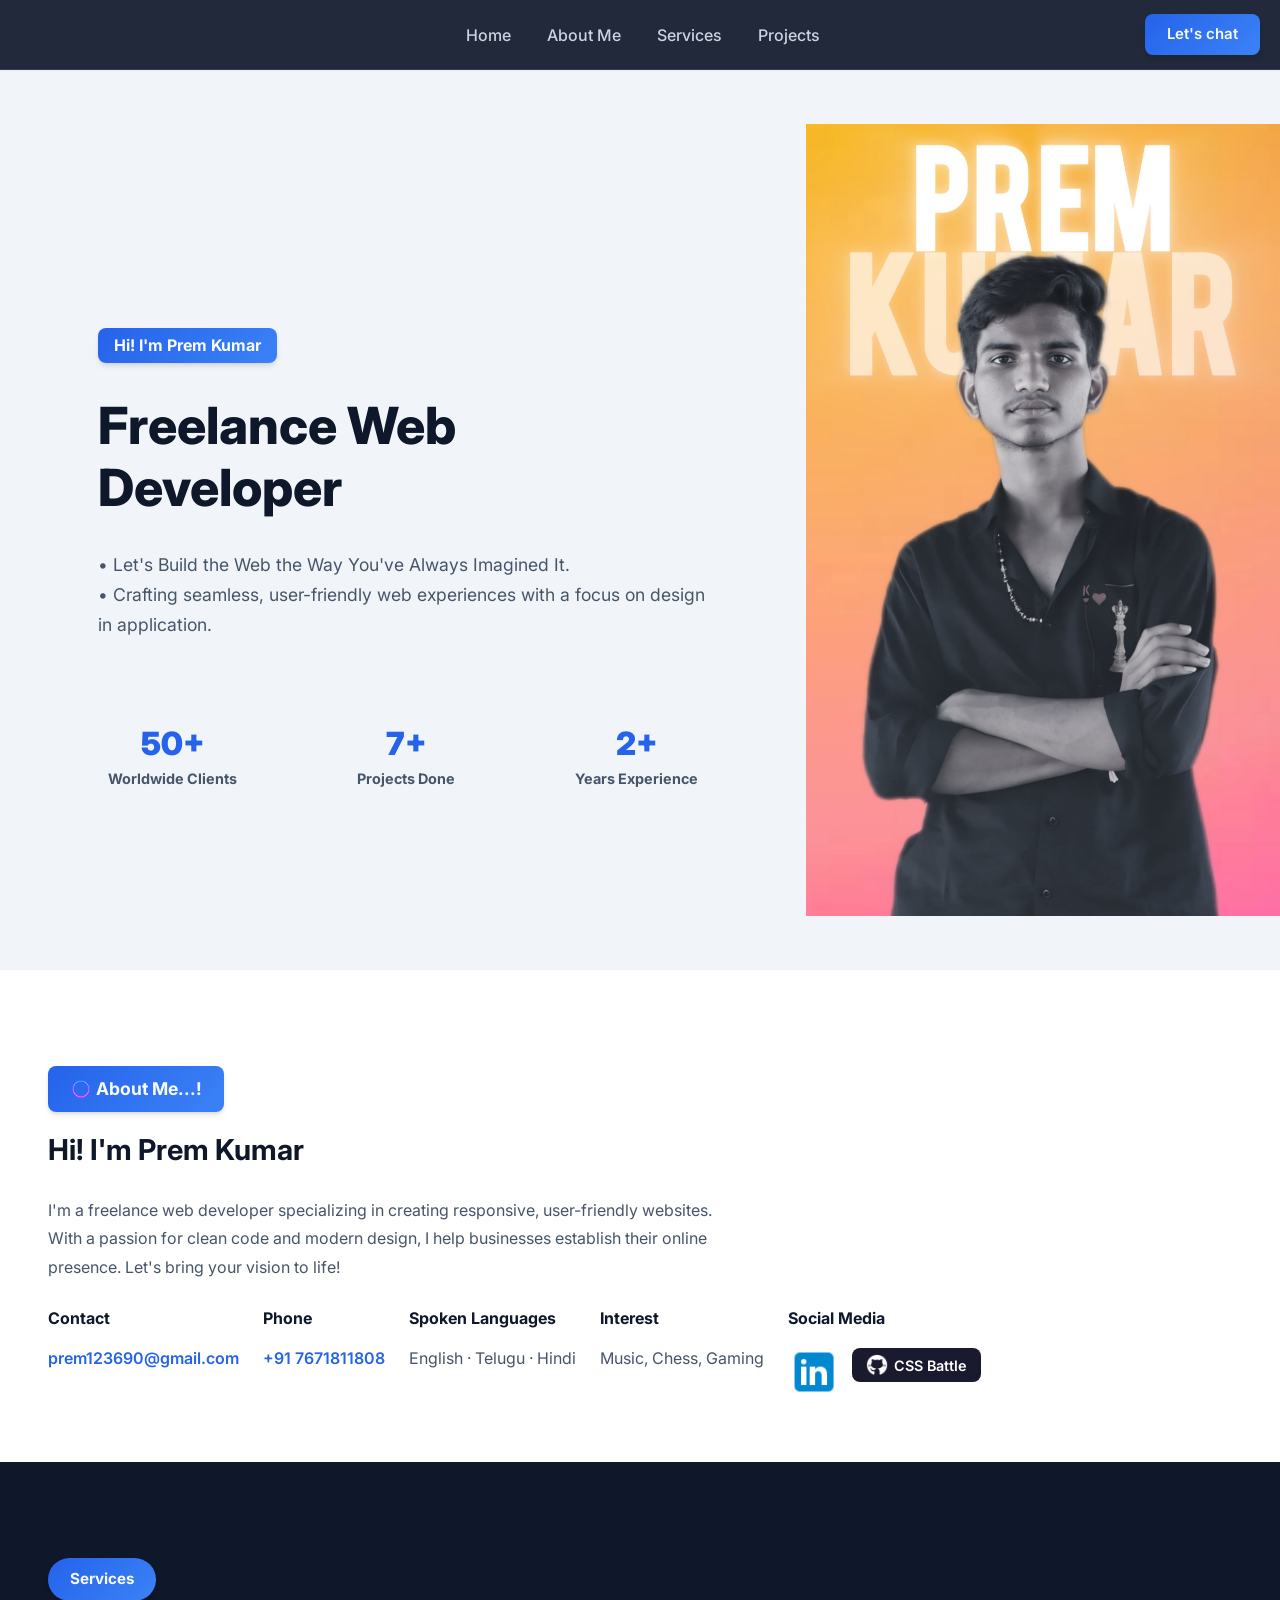
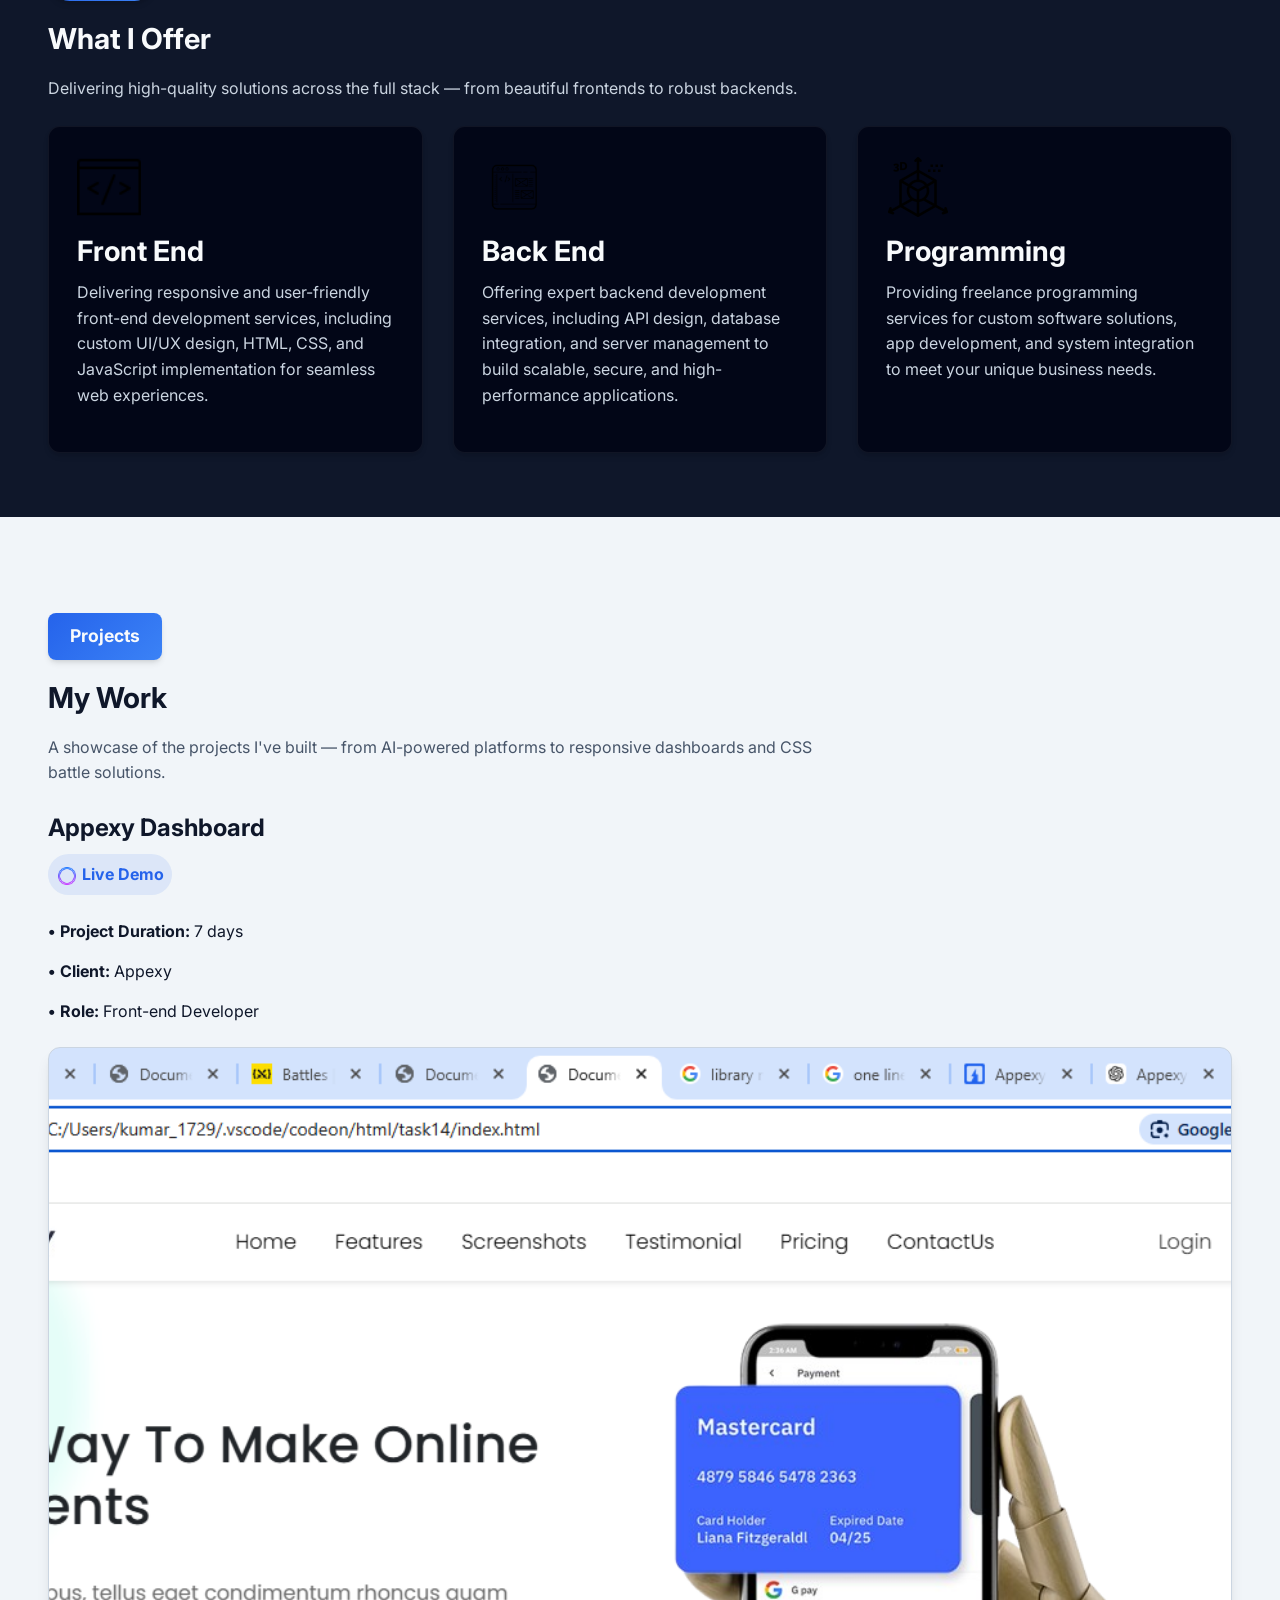
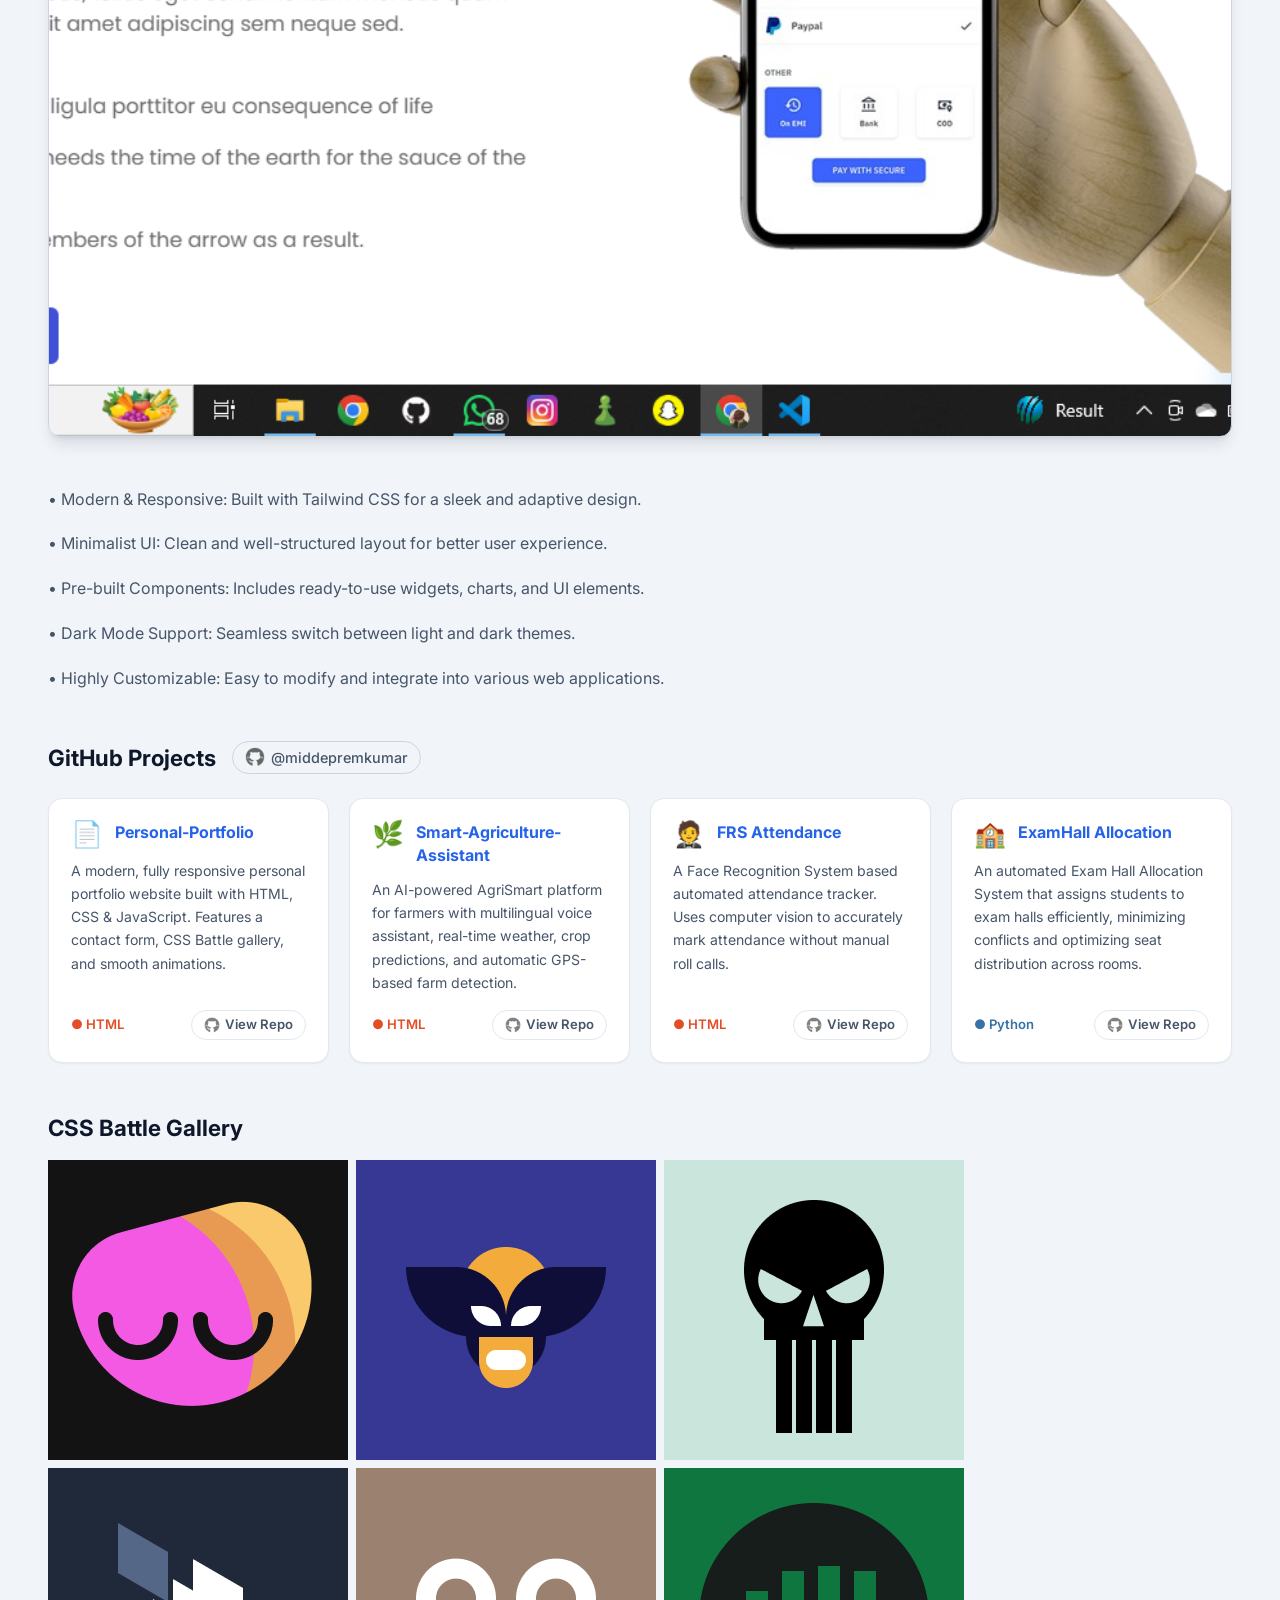
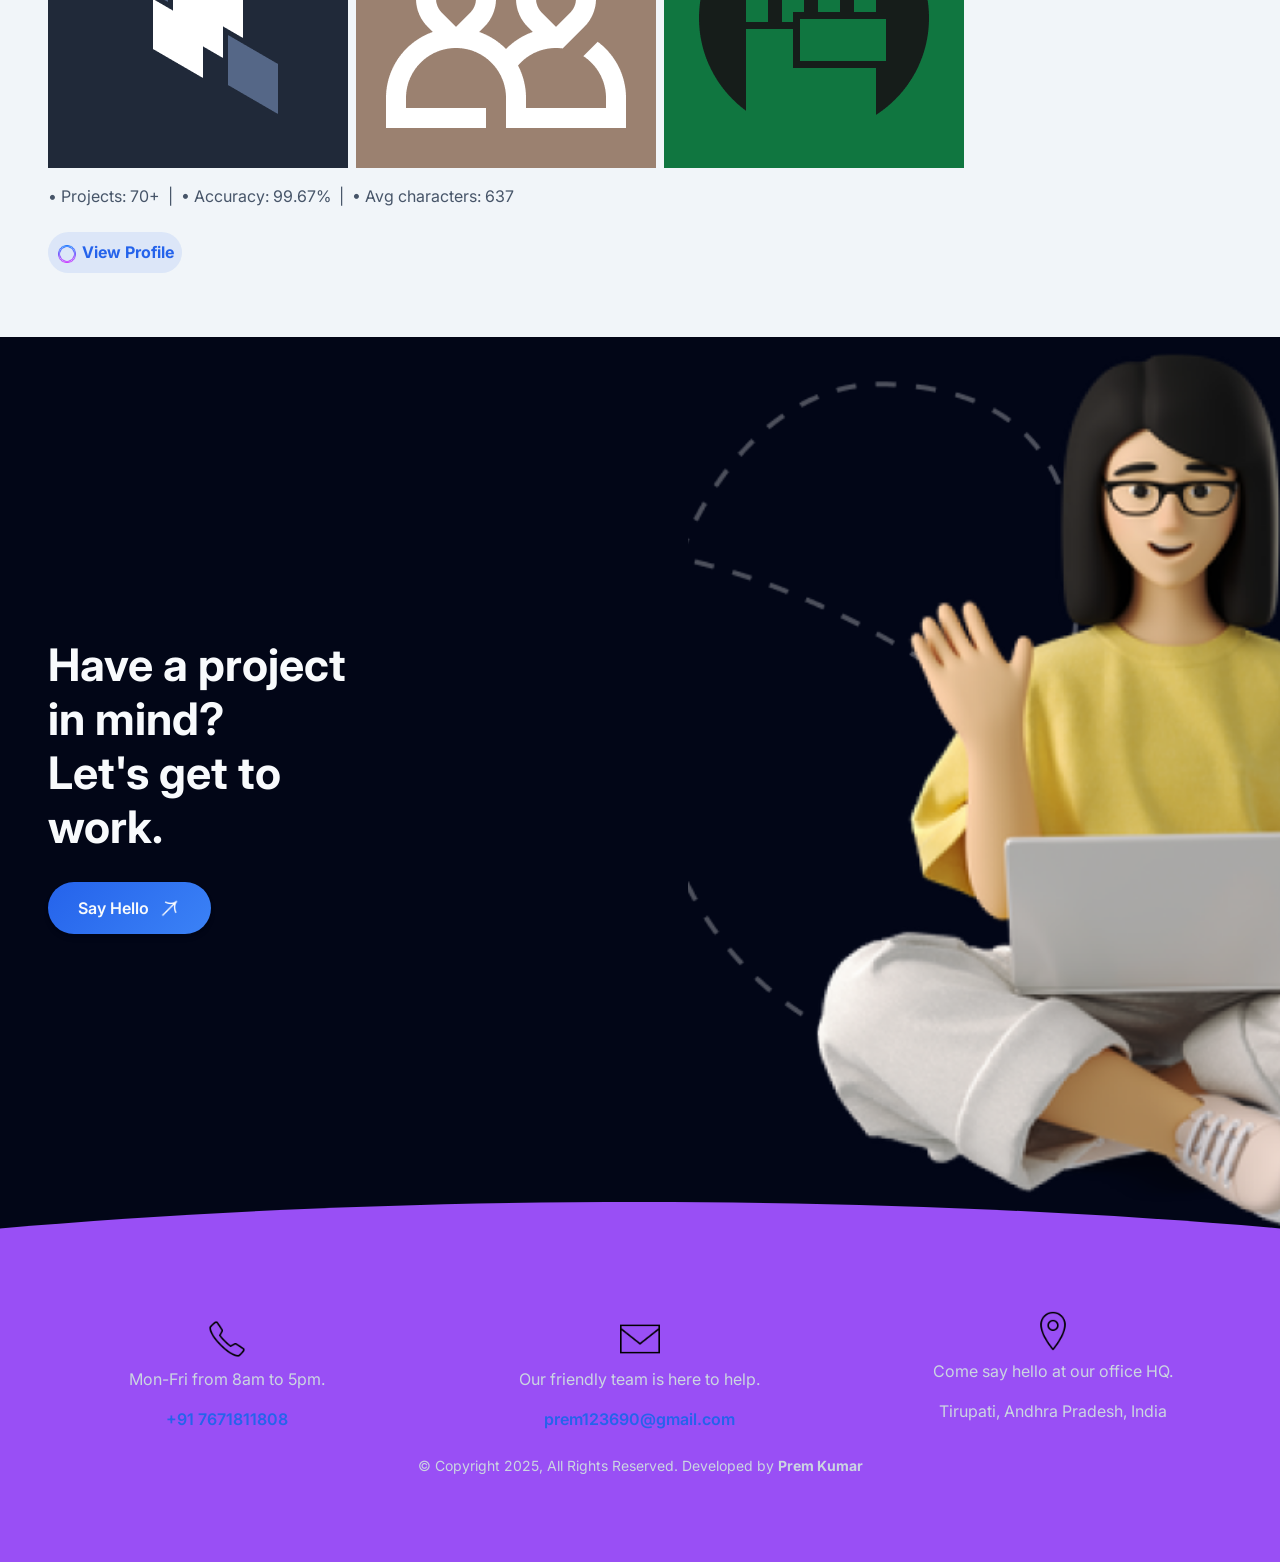
==== commit fd3168fe: "Update Projects section with real GitHub project cards (4 repos)" ====
--- a/index.html
+++ b/index.html
@@ -1,10 +1,10 @@
 <!DOCTYPE html>
 <html lang="en">
-
 <head>
   <meta charset="UTF-8" />
   <meta name="viewport" content="width=device-width, initial-scale=1.0" />
-  <title>Portfolio</title>
+  <meta name="description" content="Prem Kumar - Freelance Web Developer specializing in responsive, user-friendly websites." />
+  <title>Prem Kumar | Portfolio</title>
   <link rel="stylesheet" href="style.css" />
   <link href="https://cdn.jsdelivr.net/npm/bootstrap@5.3.3/dist/css/bootstrap.min.css" rel="stylesheet"
     integrity="sha384-QWTKZyjpPEjISv5WaRU9OFeRpok6YctnYmDr5pNlyT2bRjXh0JMhjY6hW+ALEwIH" crossorigin="anonymous" />
@@ -13,262 +13,458 @@
   <link href="https://fonts.googleapis.com/css2?family=Inter:wght@300;400;500;600;700;800&display=swap"
     rel="stylesheet" />
 </head>
-
 <body>
-  <div class="header">
-    <div class="header_logo">
-      <img src="./images/sye-removebg-preview.png" alt="Logo" class="syelogo" />
-    </div>
-    <div class="header_menu">
-      <ul class="nav">
-        <li><a href="#home">Home</a></li>
-        <li><a href="#aboutme">About Me</a></li>
-        <li><a href="#services">Services</a></li>
-        <li><a href="#projects">Projects</a></li>
+
+  <!-- NAVBAR -->
+  <nav class="header">
+    <div class="syelogo"></div>
+    <div class="header_menu" id="header_menu">
+      <ul>
+        <li><a href="#home" class="nav-link-item">Home</a></li>
+        <li><a href="#aboutme" class="nav-link-item">About Me</a></li>
+        <li><a href="#services" class="nav-link-item">Services</a></li>
+        <li><a href="#projects" class="nav-link-item">Projects</a></li>
+        <li class="nav-chat-mobile">
+          <a href="#chat" class="btnchat">
+            <button id="lets-chat-btn-mobile">Let's chat</button>
+          </a>
+        </li>
       </ul>
-      <br />
+    </div>
+    <div class="header_right">
       <div class="header_btn">
-        <button><a href="#chat" class="btnchat">Let's chat</a></button>
-      </div>
-    </div>
-  </div>
-  <section id="home"></section>
-  <div class="pg1">
-    <div class="pg1left">
+        <a href="#chat" class="btnchat">
+          <button id="lets-chat-btn">Let's chat</button>
+        </a>
+      </div>
+      <button class="hamburger" id="hamburger" aria-label="Toggle menu">
+        <span></span>
+        <span></span>
+        <span></span>
+      </button>
+    </div>
+  </nav>
+
+  <!-- HERO -->
+  <section id="home" class="pg1">
+    <div class="pg1left d-flex flex-column justify-content-center px-5">
       <div class="pg1ltd1">
-        <h2 class="pg1ltd1h2 bold">Hi! I'm Lucky...</h2>
-        <h1 class="pg1ltd1h1">
-          Freelance <br />Web <br />
-          Developer
-        </h1>
-        <p>•Let’s Build the Web the Way You’ve Always Imagined It.</p>
-        <p>
-          •Crafting seamless, user-friendly web experiences with a focus on
-          design in application.
-        </p>
-      </div>
-      <!-- <div class="pg1ltd2 d-flex justify-content-evenly">
-        <input type="button" name="" id="" value="Developer" class="pg1ltd2input" />
-        <input type="button" name="" id="" value="Resume" class="pg1ltd2input" />
-      </div> -->
-      <div class="pg1ltd3 d-flex justify-content-around">
+        <h2 class="pg1ltd1h2 fw-bold mb-3">Hi! I'm Prem Kumar</h2>
+        <h1 class="pg1ltd1h1">Freelance Web<br />Developer</h1>
+        <p class="mt-3" style="color:var(--text-muted);font-size:1.1rem;line-height:1.7;">
+          &bull; Let's Build the Web the Way You've Always Imagined It.<br />
+          &bull; Crafting seamless, user-friendly web experiences with a focus on design in application.
+        </p>
+      </div>
+      <div class="pg1ltd3 d-flex justify-content-around mt-4">
         <div class="pg1ltd3d1 txtcen bold">
-          <b>50+</b>
-          <p>Worldwide Clients</p>
+          <b style="font-size:2rem;color:var(--primary);">50+</b>
+          <p style="color:var(--text-muted);font-size:0.9rem;">Worldwide Clients</p>
         </div>
         <div class="pg1ltd3d1 txtcen bold">
-          <b>7+</b>
-          <p>Projects Done</p>
+          <b style="font-size:2rem;color:var(--primary);">7+</b>
+          <p style="color:var(--text-muted);font-size:0.9rem;">Projects Done</p>
         </div>
         <div class="pg1ltd3d1 txtcen bold">
-          <b>2+</b>
-          <p>Years Experience</p>
+          <b style="font-size:2rem;color:var(--primary);">2+</b>
+          <p style="color:var(--text-muted);font-size:0.9rem;">Years Experience</p>
         </div>
       </div>
     </div>
     <div class="pg1right">
       <div class="pg1rightimg"></div>
     </div>
+  </section>
+
+  <!-- ABOUT ME -->
+  <section id="aboutme" class="pg2 container-fluid px-5 pb-5">
+    <div class="pg2d1 d-flex align-items-center m-3 mx-0 bold">
+      <img src="./images/icons8-circle-64.png" alt="" class="star" />&nbsp;About Me...!
+    </div>
+    <div class="pg2d2 m-3 mx-0 bold">Hi! I'm Prem Kumar</div>
+    <div class="pg2d3 m-4 mx-0" style="color:var(--text-muted);max-width:700px;line-height:1.8;">
+      I'm a freelance web developer specializing in creating responsive, user-friendly websites.
+      With a passion for clean code and modern design, I help businesses establish their online presence.
+      Let's bring your vision to life!
+    </div>
+    <div class="pg2d4 d-flex flex-wrap gap-4 m-3 mx-0 mt-4">
+      <div>
+        <p><b>Contact</b></p>
+        <a href="mailto:prem123690@gmail.com" class="email-a">prem123690@gmail.com</a>
+      </div>
+      <div>
+        <p><b>Phone</b></p>
+        <a href="tel:+917671811808" class="phone-a">+91 7671811808</a>
+      </div>
+      <div>
+        <p><b>Spoken Languages</b></p>
+        <p style="color:var(--text-muted);">English &middot; Telugu &middot; Hindi</p>
+      </div>
+      <div>
+        <p><b>Interest</b></p>
+        <p style="color:var(--text-muted);">Music, Chess, Gaming</p>
+      </div>
+      <div>
+        <p><b>Social Media</b></p>
+        <a href="https://www.linkedin.com/in/prem-kumar-b08a7b320/" target="_blank" rel="noopener">
+          <img src="./images/icons8-linkedin-48.png" alt="LinkedIn" class="linkedin" />
+        </a>
+        &nbsp;
+        <a href="https://cssbattle.dev/player/kumar_1729" target="_blank" rel="noopener"
+          style="display:inline-flex;align-items:center;gap:6px;background:#1a1a2e;color:#fff;padding:6px 14px;border-radius:8px;font-weight:600;font-size:0.9rem;">
+          <img src="./images/icons8-github-50.png" alt="" style="height:22px;filter:invert(1);" />
+          CSS Battle
+        </a>
+      </div>
+    </div>
+  </section>
+
+  <!-- SERVICES -->
+  <section id="services" class="pg3 container-fluid px-5 pb-5">
+    <div class="pg3d1 d-flex align-items-center m-3 mx-0">
+      <div class="pg3d1d1 bold">Services</div>
+    </div>
+    <div class="pg3d2 m-3 mx-0 bold">What I Offer</div>
+    <div class="pg3d3 m-3 mx-0">
+      <div class="pg3d3d1">
+        Delivering high-quality solutions across the full stack — from beautiful frontends to robust backends.
+      </div>
+    </div>
+    <div class="pg4 d-flex m-3 mx-0 mt-4">
+      <div class="pg4d1">
+        <img src="./images/icons8-frontend-50.png" alt="Front End" class="imgcard1 mb-3" />
+        <h3 class="bold">Front End</h3>
+        <p class="pg4d1p">
+          Delivering responsive and user-friendly front-end development services, including custom UI/UX design,
+          HTML, CSS, and JavaScript implementation for seamless web experiences.
+        </p>
+      </div>
+      <div class="pg4d2">
+        <img src="./images/icons8-backend-100.png" alt="Back End" class="imgcard2 mb-3" />
+        <h3 class="bold">Back End</h3>
+        <p class="pg4d1p">
+          Offering expert backend development services, including API design, database integration,
+          and server management to build scalable, secure, and high-performance applications.
+        </p>
+      </div>
+      <div class="pg4d3">
+        <img src="./images/icons8-programing-64.png" alt="Programming" class="imgcard3 mb-3" />
+        <h3 class="bold">Programming</h3>
+        <p class="pg4d1p">
+          Providing freelance programming services for custom software solutions, app development,
+          and system integration to meet your unique business needs.
+        </p>
+      </div>
+    </div>
+  </section>
+
+  <!-- PROJECTS -->
+  <section id="projects" class="pg5 container-fluid px-5 pb-5">
+    <div class="pg5d1 d-flex align-items-center m-3 mx-0">
+      <div class="pg2d1 bold">Projects</div>
+    </div>
+    <div class="pg5d2 m-3 mx-0 bold">My Work</div>
+    <div class="pg5d3 m-3 mx-0">
+      <div class="pg5d3d1">
+        A showcase of the projects I've built — from AI-powered platforms to responsive dashboards and CSS battle solutions.
+      </div>
+    </div>
+
+    <!-- Project 1: Appexy Dashboard -->
+    <div class="pg5d4 m-3 mx-0 mt-4">
+      <div class="pg5d4d1">
+        <div class="pg5d4d1d1 mb-2">Appexy Dashboard</div>
+        <div class="m-2 mx-0">
+          <a href="./task14/index.html" class="pg5d4d1d1a bold p-2 mx-0">
+            <img src="./images/icons8-circle-64.png" alt="" class="star" />&nbsp;Live Demo
+          </a>
+        </div>
+        <div class="pg5d4d1d4 m-4 mx-0">
+          <p><b>&bull; Project Duration:</b> 7 days</p>
+          <p><b>&bull; Client:</b> Appexy</p>
+          <p><b>&bull; Role:</b> Front-end Developer</p>
+        </div>
+        <div class="pg5d4d1d2img"></div>
+        <div class="pg5d4d1d3 m-5 mx-0" style="color:var(--text-muted);line-height:1.8;">
+          <p>&bull; Modern &amp; Responsive: Built with Tailwind CSS for a sleek and adaptive design.</p>
+          <p>&bull; Minimalist UI: Clean and well-structured layout for better user experience.</p>
+          <p>&bull; Pre-built Components: Includes ready-to-use widgets, charts, and UI elements.</p>
+          <p>&bull; Dark Mode Support: Seamless switch between light and dark themes.</p>
+          <p>&bull; Highly Customizable: Easy to modify and integrate into various web applications.</p>
+        </div>
+      </div>
+    </div>
+
+    <!-- GitHub Projects Grid -->
+    <div class="gh-section m-3 mx-0 mt-5">
+      <div class="d-flex align-items-center gap-3 mb-4 flex-wrap">
+        <div class="csshed1 bold">GitHub Projects</div>
+        <a href="https://github.com/middepremkumar" target="_blank" rel="noopener" class="gh-profile-link">
+          <img src="./images/icons8-github-50.png" alt="GitHub" style="height:20px;filter:invert(0.4);" />
+          @middepremkumar
+        </a>
+      </div>
+
+      <div class="gh-grid">
+
+        <!-- Card 1: Personal Portfolio -->
+        <div class="gh-card">
+          <div class="gh-card-top">
+            <div class="gh-card-icon">&#128196;</div>
+            <a href="https://github.com/middepremkumar/Personal-Portfolio" target="_blank" rel="noopener" class="gh-card-title">
+              Personal-Portfolio
+            </a>
+          </div>
+          <p class="gh-card-desc">A modern, fully responsive personal portfolio website built with HTML, CSS &amp; JavaScript. Features a contact form, CSS Battle gallery, and smooth animations.</p>
+          <div class="gh-card-footer">
+            <span class="gh-lang html">&#9679; HTML</span>
+            <a href="https://github.com/middepremkumar/Personal-Portfolio" target="_blank" rel="noopener" class="gh-btn">
+              <img src="./images/icons8-github-50.png" alt="" style="height:16px;" /> View Repo
+            </a>
+          </div>
+        </div>
+
+        <!-- Card 2: Smart Agriculture Assistant -->
+        <div class="gh-card">
+          <div class="gh-card-top">
+            <div class="gh-card-icon">&#127807;</div>
+            <a href="https://github.com/middepremkumar/Smart-Agriculture-Assistant" target="_blank" rel="noopener" class="gh-card-title">
+              Smart-Agriculture-Assistant
+            </a>
+          </div>
+          <p class="gh-card-desc">An AI-powered AgriSmart platform for farmers with multilingual voice assistant, real-time weather, crop predictions, and automatic GPS-based farm detection.</p>
+          <div class="gh-card-footer">
+            <span class="gh-lang html">&#9679; HTML</span>
+            <a href="https://github.com/middepremkumar/Smart-Agriculture-Assistant" target="_blank" rel="noopener" class="gh-btn">
+              <img src="./images/icons8-github-50.png" alt="" style="height:16px;" /> View Repo
+            </a>
+          </div>
+        </div>
+
+        <!-- Card 3: FRS Attendance -->
+        <div class="gh-card">
+          <div class="gh-card-top">
+            <div class="gh-card-icon">&#129333;</div>
+            <a href="https://github.com/middepremkumar/frs-attendance" target="_blank" rel="noopener" class="gh-card-title">
+              FRS Attendance
+            </a>
+          </div>
+          <p class="gh-card-desc">A Face Recognition System based automated attendance tracker. Uses computer vision to accurately mark attendance without manual roll calls.</p>
+          <div class="gh-card-footer">
+            <span class="gh-lang html">&#9679; HTML</span>
+            <a href="https://github.com/middepremkumar/frs-attendance" target="_blank" rel="noopener" class="gh-btn">
+              <img src="./images/icons8-github-50.png" alt="" style="height:16px;" /> View Repo
+            </a>
+          </div>
+        </div>
+
+        <!-- Card 4: Exam Hall Allocation -->
+        <div class="gh-card">
+          <div class="gh-card-top">
+            <div class="gh-card-icon">&#127979;</div>
+            <a href="https://github.com/middepremkumar/ExamHallAllocationSystem" target="_blank" rel="noopener" class="gh-card-title">
+              ExamHall Allocation
+            </a>
+          </div>
+          <p class="gh-card-desc">An automated Exam Hall Allocation System that assigns students to exam halls efficiently, minimizing conflicts and optimizing seat distribution across rooms.</p>
+          <div class="gh-card-footer">
+            <span class="gh-lang python">&#9679; Python</span>
+            <a href="https://github.com/middepremkumar/ExamHallAllocationSystem" target="_blank" rel="noopener" class="gh-btn">
+              <img src="./images/icons8-github-50.png" alt="" style="height:16px;" /> View Repo
+            </a>
+          </div>
+        </div>
+
+      </div>
+    </div>
+
+    <!-- CSS Battle Gallery -->
+    <div class="pg5d4d2 mt-5 m-3 mx-0">
+      <div class="csshed1 bold mb-3">CSS Battle Gallery</div>
+      <div class="pg5d4d2d1 flex-wrap gap-2">
+        <div class="cssd1bx1"></div>
+        <div class="cssd1bx2"></div>
+        <div class="cssd1bx3"></div>
+      </div>
+      <div class="pg5d4d2d2 flex-wrap gap-2 mt-2">
+        <div class="cssd2bx4"></div>
+        <div class="cssd2bx5"></div>
+        <div class="cssd2bx6"></div>
+      </div>
+      <div class="m-3 mx-0 mt-3">
+        <p style="color:var(--text-muted);">&bull; Projects: 70+ &nbsp;|&nbsp; &bull; Accuracy: 99.67% &nbsp;|&nbsp; &bull; Avg characters: 637</p>
+        <a href="https://cssbattle.dev/player/kumar_1729" target="_blank" rel="noopener"
+          class="pg5d4d1d1a bold p-2 mt-2 d-inline-block">
+          <img src="./images/icons8-circle-64.png" alt="" class="star" />&nbsp;View Profile
+        </a>
+      </div>
+    </div>
+  </section>
+
+  <!-- CONTACT SECTION -->
+  <section id="chat" class="pg6 d-flex">
+    <div class="pg6left d-flex px-5">
+      <div>
+        <div class="pg6leftfont fw-bold">Have a project<br />in mind?<br />Let's get to<br />work.</div>
+        <a href="#" popovertarget="pop-box" class="hello">
+          Say Hello
+          <img src="./images/icons8-arrow-100 (1).png" alt="" />
+        </a>
+      </div>
+    </div>
+    <div class="pg6right"></div>
+  </section>
+
+  <!-- CONTACT POPUP -->
+  <div class="pop-box shadow-lg" id="pop-box" popover>
+    <button popovertarget="pop-box" id="close">
+      <img src="./images/icons8-close-96.png" alt="Close" />
+    </button>
+    <div class="popxhed p-4 p-md-5 text-center"
+      style="background:var(--gradient-main);color:var(--text-light);border-top-left-radius:20px;border-top-right-radius:20px;">
+      <h2 class="fw-bold mb-2" style="font-size:32px;">Got Ideas? Let's team up.</h2>
+      <p class="mb-0" style="color:rgba(255,255,255,0.9);font-size:16px;">Tell us more about yourself and what you have in mind.</p>
+    </div>
+    <div id="form-container" class="p-4">
+      <form id="contact-form">
+        <div class="row g-3 mb-3">
+          <div class="col-md-6">
+            <input type="text" id="contact-name" name="name" placeholder="Full Name..."
+              class="form-control py-3" required />
+          </div>
+          <div class="col-md-6">
+            <input type="email" id="contact-email" name="email" placeholder="Gmail Address..."
+              class="form-control py-3" required />
+            <div id="email-error" style="color:#dc3545;font-size:13px;margin-top:4px;display:none;">
+              &#9888; Invalid Email: Please provide a valid @gmail.com address.
+            </div>
+          </div>
+        </div>
+        <div class="mb-3">
+          <textarea id="contact-message" name="message" placeholder="Your message..."
+            class="form-control py-3" rows="4" required></textarea>
+        </div>
+        <div class="text-end">
+          <button type="submit" id="submit-btn" class="hello" style="margin-top:0;border:none;">
+            Send Message
+            <img src="./images/icons8-arrow-100 (1).png" alt="" />
+          </button>
+        </div>
+      </form>
+      <div id="success-msg" style="display:none;text-align:center;padding:30px 10px;">
+        <div style="font-size:60px;">&#127881;</div>
+        <h3 class="fw-bold mt-3" style="color:var(--primary);">Thank You!</h3>
+        <p style="color:var(--text-muted);margin-top:10px;line-height:1.7;">
+          Your message has been successfully sent to <b>Prem Kumar</b>.<br />
+          Feel free to close this window and continue browsing the portfolio!
+        </p>
+      </div>
+    </div>
   </div>
-  <div class="pg2 m-5" id="aboutme">
-    <div class="pg2d1 d-flex align-items-center m-3 mx-0 bold">
-      <img src="./images/icons8-circle-64.png" alt="" class="star" />About Me...!
-    </div>
-    <div class="pg2d2 m-3 mx-0 bold">Hi! I'm Prem Kumar</div>
-    <div class="pg2d3 m-4 mx-0">
-      I'm a freelance web developer specializing in creating responsive,
-      user-friendly websites. With a passion for clean code and modern design,
-      I help businesses establish their online presence. Let's bring your
-      ideas to life with a custom-built website tailored to your needs.
-    </div>
-    <div class="pg2d4 d-flex gap-5 m-3 mx-0">
-      <div class="pgd4d1 m-3 mx-0">
-        <p class="bold">Contact</p>
-        <a href="#" class="email-a">prem123690@gmail.com</a>
-      </div>
-      <div class="pg2d4d2 m-3 mx-0">
-        <p class="bold">Phone</p>
-        <a href="#" class="phone-a">+91 7671811808</a>
-      </div>
-      <div class="pg2d4d3 m-3 mx-0">
-        <p class="bold">Spoken Languages</p>
-        <p>English-Telugu-Hindi</p>
-      </div>
-      <div class="pg2d4d4 m-3 mx-0">
-        <p class="bold">Interest</p>
-        <p>Music,Chess,Gaming</p>
-      </div>
-    </div>
-    <div class="pg2d5 m-3 mx-0">
-      <p class="bold">Social Media</p>
-      <div class="pg2d5d1 d-flex gap-3 m-3 mx-0">
-        <a href="#"><img src="./images/icons8-linkedin-48.png" alt="Linkedin" class="linkedin" /></a>
-        <a href="#"><img src="./images/icons8-github-50.png" alt="Github" /></a>
-        <a href="#"><img src="./images/BIu19jPP_400x400.png" alt="Cssbattle" class="cssbattle" /></a>
-      </div>
-    </div>
-  </div>
-  <div class="pg3 m-5 mx-0 " id="services">
-    <div class="pg3d1 d-flex justify-content-center">
-      <div class="pg3d1d1 d-flex align-items-center m-3 mx-0 bold p-3">
-        <img src="./images/icons8-circle-64.png" alt="" class="star" />Services...!
-      </div>
-    </div>
-    <div class="pg3d2 bold txtcen m-3 mx-0">Services I Offer</div>
-    <div class="pg3d3 txtcen d-flex justify-content-center m-3 mx-0">
-      <div class="pg3d3d1">
-        Bringing your ideas to the web with precision and passion. As a
-        freelance web developer, I create custom solutions that elevate your
-        online presence and drive success.
-      </div>
-    </div>
-    <div class="pg4 d-flex p-5">
-      <div class="pg4d1">
-        <img src="./images/icons8-backend-64.png" alt="" class="imgcard1">
-        <h2 class="bold">Front End</h2>
-        <p class="pg4d1p">Delivering responsive and user-friendly front-end development services, including custom UI/UX
-          design, HTML, CSS, and JavaScript implementation for seamless web experiences.</p>
-      </div>
-      <div class="pg4d2">
-        <img src="./images/icons8-backend-64 (1).png" alt="" class="imgcard2">
-        <h2 class="bold">Back End</h2>
-        <p class="pg4d1p">Offering expert backend development services, including API design, database integration, and
-          server management to build scalable, secure, and high-performance applications.</p>
-      </div>
-      <div class="pg4d3">
-        <img src="./images/icons8-backend-64 (2).png" alt="" class="imgcard3">
-        <h2 class="bold">Programming</h2>
-        <p class="pg4d1p">Providing freelance programming services for custom software solutions, app development, and
-          system integration to meet your unique business needs.</p>
-      </div>
-    </div>
-  </div>
-  <div class="pg5 m-5 mx-0" id="projects">
-    <div class="pg3d1 d-flex justify-content-center">
-      <div class="pg3d1d1 d-flex align-items-center m-3 mx-0 bold p-3">
-        <img src="./images/icons8-circle-64.png" alt="" class="star" />Selected work...!
-      </div>
-    </div>
-    <div class="pg5d2 bold txtcen m-5 mx-0">Showcasing My Remarkable Projects</div>
-    <div class="pg5d3 txtcen d-flex justify-content-center m-3 mx-0">
-      <div class="pg5d3d1">
-        builds and designs websites for clients on a contract basis, utilizing their technical skills to craft
-        customized digital experiences.
-      </div>
-    </div>
-    <div class="line"></div>
-    <div class="pg5d4 p-5">
-      <div class="pg5d4d1">
-        <div class="pg5d4d1d1 bold m-3 mx-0">Clone of Appexy website</div>
-        <div class="pg5d4d1d4 m-4 mx-0">
-          <p><b> • Project Duration:</b> 7 days</p>
-          <p><b> • Client:</b> Appexy</p>
-          <p><b> • Role:</b> Front-end Developer</p>
-        </div>
-        <div class="m-4 mx-0">
-          <a href="./task14/index.html" class="pg5d4d1d1a bold p-2 mx-0 "><img src="./images/icons8-circle-64.png"
-              alt="" class="star" />Click me...!</a>
-        </div>
-        <div class="pg5d4d1d2img"></div>
-        <div class="pg5d4d1d3 m-5 mx-0">
-          <p><b> • Modern & Responsive:</b> Built with Tailwind CSS for a sleek and adaptive design.</p>
-          <p><b> • Minimalist UI:</b> Clean and well-structured layout for better user experience.</p>
-          <p><b> • Pre-built Components:</b> Includes ready-to-use widgets, charts, and UI elements.</p>
-          <p><b> • Dark Mode Support:</b> Seamless switch between light and dark themes.</p>
-          <p><b> • Highly Customizable:</b> Easy to modify and integrate into various web applications.</p>
-        </div>
-        <div class="line"></div>
-      </div>
-      <div class="csshed">
-        <div class="csshed1 bold p-3 px-0">Css Battle Tasks</div>
-        <div class="cssfot p-2 px-0">
-          <p><b> • Projects:</b> 70+</p>
-          <p><b> • Accuracy:</b> 99.67%</p>
-          <p><b> • Avg characters:</b> 637</p>
-        </div>
-        <div class="csslink d-flex">
-          <a href="https://cssbattle.dev/player/kumar_1729" class="pg5d4d1d1a bold p-2 mx-0 "><img
-              src="./images/icons8-circle-64.png" alt="" class="star" />Click me...!</a>
-        </div>
-      </div>
-      <div class="pg5d4d2">
-        <div class="pg5d4d2d1 p-3 px-0">
-          <div class="cssd1bx1"></div>
-          <div class="cssd1bx2"></div>
-          <div class="cssd1bx3"></div>
-        </div>
-        <div class="pg5d4d2d2 p-3 px-0">
-          <div class="cssd2bx4"></div>
-          <div class="cssd2bx5"></div>
-          <div class="cssd2bx6"></div>
-        </div>
-      </div>
-      <div class="line m-3 mx-0"></div>
-    </div>
-  </div>
-  <div class="pg6 d-flex" id="chat">
-    <div class="pg6left d-flex justify-content-center p-5">
-      <h1 class="bold pg6leftfont">Have a project in mind? Let’s get to work.</h1>
-      <button class="hello" id="open-contact" popovertarget="pop-box">Say Hello
-        <img src="./images/icons8-arrow-100 (1).png" alt="">
-      </button>
-    </div>
-    <div class="pg6right p-5"></div>
-  </div>
-
-
-  <div class="pop-box" id="pop-box" popover>
-    <button popovertarget="pop-box" id="close">
-      <img src="./images/icons8-close-96.png" alt="">
-    </button>
-    <div class="popxhed py-0 p-4">
-      <h2 class="bold ">Got Ideas? We've got the skills.</h2>
-      <h2 class="bold">Let's team up.</h2>
-      <p>Tell us more about yourself and what you're got in mind.</p>
-    </div>
-    <form>
-      <div class="formd1 d-flex p-4 py-0">
-        <input type="text" placeholder="Full Name...">
-        <input type="email" placeholder="Your Eamil">
-      </div>
-      <div class="formd2 p-4 py-0">
-        <input type="text" placeholder="Subject">
-      </div>
-      <div class="formd3 p-4 py-0">
-        <input type="text" id="message" placeholder="Your Message..." class="message">
-      </div>
-
-      <button class="hello" id="close-contact">Send Message</button>
-    </form>
-  </div>
+
+  <!-- FOOTER -->
   <footer>
-    <div class="foter p-5 py-0">
+    <div class="foter">
       <div class="fotrd1">
         <div class="phone">
-          <img src="./images/icons8-phone-501.png" alt="">
-          <p>Mon-Fri from 8am to 5pm.</p>
-          <p>+91 7671811808</p>
+          <img src="./images/icons8-phone-501.png" alt="" style="height:40px;" />
+          <p style="margin-top:8px;color:var(--text-light-muted);">Mon-Fri from 8am to 5pm.</p>
+          <a href="tel:+917671811808" class="phone-a">+91 7671811808</a>
         </div>
         <div class="email">
-          <img src="./images/icons8-email-501.png" alt="">
-          <p>Our friendly team is there to help.</p>
-          <p>prem123690@gmail.com</p>
+          <img src="./images/icons8-email-501.png" alt="" style="height:40px;" />
+          <p style="margin-top:8px;color:var(--text-light-muted);">Our friendly team is here to help.</p>
+          <a href="mailto:prem123690@gmail.com" class="email-a">prem123690@gmail.com</a>
         </div>
         <div class="location">
-          <img src="./images/icons8-location-501.png" alt="">
-          <p>Come say hello at our office HQ.</p>
-          <p>Tirupati,Andhra Pradesh,India</p>
-        </div>
-      </div>
-      <div class="fotrd2">
-        <div class="line white m-3 mx-0"></div>
-        <p>Copy Copyright 2025, All Rights Reserved.</p>
+          <img src="./images/icons8-location-501.png" alt="" style="height:40px;" />
+          <p style="margin-top:8px;color:var(--text-light-muted);">Come say hello at our office HQ.</p>
+          <p style="color:var(--text-light-muted);">Tirupati, Andhra Pradesh, India</p>
+        </div>
+      </div>
+      <div class="fotrd2 text-center">
+        <p style="color:var(--text-light-muted);font-size:14px;">
+          &copy; Copyright 2025, All Rights Reserved. Developed by <b>Prem Kumar</b>
+        </p>
       </div>
     </div>
   </footer>
+
   <script src="https://cdn.jsdelivr.net/npm/bootstrap@5.3.3/dist/js/bootstrap.bundle.min.js"
-    integrity="sha384-YvpcrYf0tY3lHB60NNkmXc5s9fDVZLESaAA55NDzOxhy9GkcIdslK1eN7N6jIeHz"
+    integrity="sha384-YvpcrYf0tY3lHB60NNkmXc4s9bIOgUxi8T/jl64OSGJJoXIKjlxd4bQQAr9eRcq"
     crossorigin="anonymous"></script>
+
+  <script>
+    const contactForm = document.getElementById('contact-form');
+    const successMsg  = document.getElementById('success-msg');
+    const submitBtn   = document.getElementById('submit-btn');
+    const emailInput  = document.getElementById('contact-email');
+    const emailError  = document.getElementById('email-error');
+
+    if (contactForm) {
+      contactForm.addEventListener('submit', function (e) {
+        e.preventDefault();
+
+        const emailVal = emailInput.value.trim();
+        if (!emailVal.endsWith('@gmail.com')) {
+          emailError.style.display = 'block';
+          emailInput.focus();
+          return;
+        }
+        emailError.style.display = 'none';
+
+        submitBtn.innerHTML = 'Sending... <img src="./images/icons8-arrow-100 (1).png" alt="">';
+        submitBtn.disabled = true;
+        submitBtn.style.opacity = '0.7';
+
+        const formData = new FormData(contactForm);
+        formData.append('access_key', '880a65fd-1f38-4312-9d8b-83e901b48de2');
+
+        fetch('https://api.web3forms.com/submit', { method: 'POST', body: formData })
+          .then(r => r.json())
+          .then(data => {
+            if (data.success) {
+              contactForm.style.display = 'none';
+              successMsg.style.display  = 'block';
+            } else {
+              alert('Something went wrong. Please try again.');
+              submitBtn.innerHTML = 'Send Message <img src="./images/icons8-arrow-100 (1).png" alt="">';
+              submitBtn.disabled  = false;
+              submitBtn.style.opacity = '1';
+            }
+          })
+          .catch(() => {
+            alert('Network error. Please check your connection and try again.');
+            submitBtn.innerHTML = 'Send Message <img src="./images/icons8-arrow-100 (1).png" alt="">';
+            submitBtn.disabled  = false;
+            submitBtn.style.opacity = '1';
+          });
+      });
+
+      emailInput.addEventListener('input', function () {
+        emailError.style.display =
+          (emailInput.value.trim() && !emailInput.value.trim().endsWith('@gmail.com'))
+            ? 'block' : 'none';
+      });
+    }
+
+    /* ── Hamburger Menu ── */
+    const hamburger = document.getElementById('hamburger');
+    const navMenu   = document.getElementById('header_menu');
+    const navLinks  = document.querySelectorAll('.nav-link-item, #lets-chat-btn-mobile');
+
+    hamburger.addEventListener('click', function () {
+      hamburger.classList.toggle('open');
+      navMenu.classList.toggle('mobile-open');
+    });
+
+    navLinks.forEach(function (link) {
+      link.addEventListener('click', function () {
+        hamburger.classList.remove('open');
+        navMenu.classList.remove('mobile-open');
+      });
+    });
+  </script>
+
 </body>
-
-</html>+</html>
--- a/style.css
+++ b/style.css
@@ -1,3 +1,6 @@
+/* ============================================================
+   ROOT & RESET
+   ============================================================ */
 * {
   margin: 0;
   padding: 0;
@@ -5,201 +8,142 @@
   font-family: 'Inter', sans-serif;
 }
 
-.txtcen {
-  text-align: center;
-}
-
-.bold {
-  font-weight: bold;
-}
-
-a {
-  text-decoration: none !important;
-}
-
 :root {
-  --i: !important;
-  --primary: #2563eb;       /* Professional Tech Blue */
-  --primary-hover: #1d4ed8; /* Darker Blue for hover */
-  --secondary: #3b82f6;     /* Lighter Blue */
-  --bg-light: #f1f5f9;      /* Slate 100 */
-  --bg-white: #ffffff;
-  --bg-dark: #0f172a;       /* Slate 900 */
-  --bg-darker: #020617;     /* Slate 950 */
-  --text-main: #0f172a;     /* Slate 900 */
-  --text-muted: #475569;    /* Slate 600 */
-  --text-light: #f8fafc;    /* Slate 50 */
-  --text-light-muted: #cbd5e1; /* Slate 300 */
-  --gradient-main: linear-gradient(135deg, var(--primary) 0%, var(--secondary) 100%);
-  --shadow-sm: 0 1px 2px 0 rgb(0 0 0 / 0.05);
-  --shadow-md: 0 4px 6px -1px rgb(0 0 0 / 0.1), 0 2px 4px -2px rgb(0 0 0 / 0.1);
-  --shadow-lg: 0 10px 15px -3px rgb(0 0 0 / 0.1), 0 4px 6px -4px rgb(0 0 0 / 0.1);
-}
-
-.line {
-  width: 100%;
-  border: 1px solid rgb(5, 5, 5);
-}
-
-/* Responsive Design */
-@media screen and (max-width: 992px) {
-  .pg1, .pg6 {
-    height: auto;
-    min-height: 100vh;
-    padding-bottom: 50px;
-  }
-}
-
-@media screen and (max-width: 768px) {
-  .header_menu ul li {
-    padding: 10px;
-  }
-  .header_menu ul li a {
-    font-size: 14px;
-  }
-  .header_btn {
-    margin-right: 10px;
-  }
-  .header_btn button {
-    padding: 8px 16px;
-    font-size: 14px;
-  }
-  .syelogo {
-    height: 80px;
-    margin-left: 10px;
-  }
-  .pg1 {
-    flex-direction: column;
-    padding-top: 5vh;
-  }
-  .pg1ltd1h1 {
-    font-size: 2.5rem;
-  }
-  .pg1rightimg {
-    height: 50vh;
-    margin-top: 30px;
-  }
-  .pg2d4, .pg4 {
-    flex-direction: column;
-    gap: 30px;
-  }
-  .pg5d4d2d1, .pg5d4d2d2 {
-    flex-direction: column;
-    height: auto;
-    gap: 30px;
-  }
-  .cssd1bx1, .cssd1bx2, .cssd1bx3, .cssd2bx4, .cssd2bx5, .cssd2bx6 {
-    width: 100%;
-    background-size: cover;
-  }
-  .fotrd1 {
-    flex-direction: column;
-    gap: 30px;
-  }
-  .pg6 {
-    flex-direction: column;
-  }
-  .pop-box {
-    width: 90%;
-    height: auto;
-    padding-bottom: 20px;
-  }
-}
-
-/*nav bar start*/
-.syelogo {
-  height: 120px;
-  margin-left: 40px;
-}
-
+  --primary:        #2563eb;
+  --primary-hover:  #1d4ed8;
+  --secondary:      #3b82f6;
+  --bg-light:       #f1f5f9;
+  --bg-white:       #ffffff;
+  --bg-dark:        #0f172a;
+  --bg-darker:      #020617;
+  --text-main:      #0f172a;
+  --text-muted:     #475569;
+  --text-light:     #f8fafc;
+  --text-light-muted: #cbd5e1;
+  --gradient-main:  linear-gradient(135deg, var(--primary) 0%, var(--secondary) 100%);
+  --shadow-sm:  0 1px 2px 0 rgb(0 0 0 / 0.05);
+  --shadow-md:  0 4px 6px -1px rgb(0 0 0 / 0.1), 0 2px 4px -2px rgb(0 0 0 / 0.1);
+  --shadow-lg:  0 10px 15px -3px rgb(0 0 0 / 0.1), 0 4px 6px -4px rgb(0 0 0 / 0.1);
+}
+
+a { text-decoration: none !important; }
+.txtcen { text-align: center; }
+.bold   { font-weight: bold; }
+.line   { width: 100%; border: 1px solid rgb(5,5,5); }
+
+/* ============================================================
+   NAVBAR
+   ============================================================ */
 .header {
-  background-color: rgba(15, 23, 42, 0.85);
+  background-color: rgba(15, 23, 42, 0.92);
   backdrop-filter: blur(12px);
   -webkit-backdrop-filter: blur(12px);
-  border-bottom: 1px solid rgba(255, 255, 255, 0.1);
+  border-bottom: 1px solid rgba(255,255,255,0.1);
   height: 70px;
   width: 100%;
   z-index: 100;
   position: sticky;
-  top: 0px;
+  top: 0;
   display: flex;
   align-items: center;
   justify-content: space-between;
   box-shadow: var(--shadow-sm);
-}
-
-.header_menu {
-  display: flex;
-  justify-content: flex-end;
-}
-
+  padding: 0 20px;
+}
+
+.syelogo {
+  height: 60px;
+  width: 120px;
+  flex-shrink: 0;
+}
+
+/* right side wrapper (btn + hamburger) */
+.header_right {
+  display: flex;
+  align-items: center;
+  gap: 12px;
+}
+
+.header_menu { display: flex; justify-content: flex-end; }
 .header_menu ul {
   list-style: none;
   display: inline-flex;
-}
-
-.header_menu ul li {
-  padding: 20px;
-}
-
+  margin: 0; padding: 0;
+}
+.header_menu ul li { padding: 0 18px; }
 .header_menu ul li a {
   color: var(--text-light-muted);
-  text-decoration: none;
-  font-size: large;
+  font-size: 1rem;
   font-weight: 500;
   transition: color 0.3s ease;
 }
-
-.header_menu ul li a:hover {
-  color: var(--primary);
-}
+.header_menu ul li a:hover { color: var(--secondary); }
+
+/* "Let's chat" in mobile menu – hidden on desktop */
+.nav-chat-mobile { display: none; }
 
 .header_btn {
   display: inline-flex;
   align-items: center;
-  margin-right: 20px;
-}
-
+}
 .header_btn button {
-  font-size: 16px;
+  font-size: 15px;
   font-weight: 600;
   background: var(--gradient-main);
+  color: var(--text-light);
   border: none;
   border-radius: 8px;
-  padding: 10px 24px;
+  padding: 9px 22px;
   cursor: pointer;
   transition: transform 0.2s ease, box-shadow 0.2s ease;
   box-shadow: var(--shadow-md);
-}
-
+  white-space: nowrap;
+}
 .header_btn button:hover {
   transform: translateY(-2px);
   box-shadow: var(--shadow-lg);
 }
-
-.btnchat {
-  color: var(--text-light);
-}
-.btnchat:hover {
-  color: var(--text-light);
-}
-
-/*nav bar end*/
+.btnchat       { color: var(--text-light); }
+.btnchat:hover { color: var(--text-light); }
+
+/* ── Hamburger button ── */
+.hamburger {
+  display: none;
+  flex-direction: column;
+  justify-content: space-between;
+  width: 28px;
+  height: 20px;
+  background: transparent;
+  border: none;
+  cursor: pointer;
+  padding: 0;
+  z-index: 200;
+}
+.hamburger span {
+  display: block;
+  height: 3px;
+  width: 100%;
+  background: var(--text-light-muted);
+  border-radius: 3px;
+  transition: all 0.3s ease;
+}
+/* X animation when open */
+.hamburger.open span:nth-child(1) { transform: translateY(8.5px) rotate(45deg); background: var(--secondary); }
+.hamburger.open span:nth-child(2) { opacity: 0; transform: scaleX(0); }
+.hamburger.open span:nth-child(3) { transform: translateY(-8.5px) rotate(-45deg); background: var(--secondary); }
+
+/* ============================================================
+   HERO (pg1)
+   ============================================================ */
 .pg1 {
-  height: 100vh;
+  min-height: 100vh;
   display: flex;
   background-color: var(--bg-light);
   color: var(--text-main);
-  padding-top: 10vh;
-}
-
-.pg1left {
-  flex: 1.5;
-}
-
-.pg1ltd1 {
-  margin: 50px;
-}
+  padding-top: 6vh;
+}
+.pg1left { flex: 1.5; }
+.pg1ltd1  { margin: 40px 50px; }
 
 .pg1ltd1h2 {
   background: var(--gradient-main);
@@ -208,191 +152,97 @@
   padding: 8px 16px;
   border-radius: 8px;
   box-shadow: var(--shadow-md);
-}
-
+  font-size: 1rem;
+}
 .pg1ltd1h1 {
-  padding: 20px 0;
-  font-size: 3.5rem;
+  padding: 16px 0;
+  font-size: 3.2rem;
   font-weight: 800;
   line-height: 1.2;
   color: var(--text-main);
 }
 
-.pg1ltd2 {
-  margin-top: 20px;
-  margin: 40px;
-  display: flex;
-  gap: 20px;
-}
-
-.pg1ltd2input {
-  background: var(--bg-white);
-  border: 1px solid var(--text-light-muted);
-  color: var(--text-main);
-  border-radius: 8px;
-  padding: 12px 24px;
-  width: auto;
-  font-weight: 600;
-  cursor: pointer;
-  transition: all 0.3s ease;
-  box-shadow: var(--shadow-sm);
-}
-
-.pg1ltd2input:hover {
-  background: var(--gradient-main);
-  color: var(--text-light);
-  border-color: transparent;
-  transform: translateY(-2px);
-  box-shadow: var(--shadow-md);
-}
-
-.pg1right {
-  flex: 1;
-}
-
+.pg1right { flex: 1; }
 .pg1rightimg {
-  height: 90vh;
-  /* background: url(WhatsApp\ Image\ 2025-01-29\ at\ 19.05.05_9d3bdd12.jpg) no-repeat center/cover; */
-  /* background: url(IMG-20250202-WA0011.jpg) no-repeat center/cover;
-     */
+  height: 88vh;
   background: url(./images/right3.jpg) no-repeat center/cover;
 }
 
+/* ============================================================
+   ABOUT ME (pg2)
+   ============================================================ */
 .pg2 {
   background: var(--bg-white);
   color: var(--text-main);
-  padding-top: 10vh;
-}
-
-.pg2d1,
-.pg3d1d1 {
+  padding-top: 80px;
+}
+
+.pg2d1, .pg3d1d1 {
   background: var(--gradient-main);
   width: fit-content;
   color: var(--text-light);
-  padding: 12px 24px;
+  padding: 10px 22px;
   border-radius: 8px;
-  font-size: 25px;
+  font-size: 1.1rem;
   box-shadow: var(--shadow-md);
 }
-
-.pg2d2 {
-  font-size: 30px;
-  color: var(--text-main);
-}
-
-.email-a,
-.phone-a {
+.pg2d2 { font-size: 1.8rem; color: var(--text-main); }
+
+.email-a, .phone-a {
   color: var(--primary) !important;
   font-weight: 600;
   transition: color 0.3s ease;
 }
-.email-a:hover,
-.phone-a:hover {
-  color: var(--primary-hover) !important;
-}
-
-.star {
-  height: 25px;
-}
-
-.linkedin {
-  height: 58px;
-}
-
-.cssbattle {
-  height: 48px;
-}
-
+.email-a:hover, .phone-a:hover { color: var(--primary-hover) !important; }
+
+.star     { height: 22px; }
+.linkedin { height: 52px; }
+.cssbattle { height: 42px; }
+
+/* ============================================================
+   SERVICES (pg3 / pg4)
+   ============================================================ */
 .pg3 {
   background: var(--bg-dark);
-  padding-top: 10vh;
-}
-
-.pg3d1d1 {
-  border-radius: 40px;
-  font-size: 20px;
-}
-
-.pg3d2 {
-  color: var(--text-light);
-  font-size: 30px;
-}
-
-.pg3d3 {
-  color: var(--text-light-muted);
-}
-
-.pg3d3d1 {
-  width: 800px;
-  line-height: 1.6;
-}
-
-.pg4 {
-  gap: 40px;
-}
-
-.pg4d1,
-.pg4d2,
-.pg4d3 {
+  padding-top: 80px;
+}
+.pg3d1d1 { border-radius: 40px; font-size: 0.95rem; }
+.pg3d2   { color: var(--text-light); font-size: 1.8rem; }
+.pg3d3   { color: var(--text-light-muted); }
+.pg3d3d1 { max-width: 800px; line-height: 1.6; }
+
+.pg4 { gap: 30px; }
+.pg4d1, .pg4d2, .pg4d3 {
   color: var(--text-light);
   flex: 1;
   background: var(--bg-darker);
-  padding: 30px;
+  padding: 28px;
   border-radius: 12px;
-  border: 1px solid rgba(255, 255, 255, 0.05);
+  border: 1px solid rgba(255,255,255,0.06);
   box-shadow: var(--shadow-md);
   transition: transform 0.3s ease;
 }
-
-.pg4d1:hover,
-.pg4d2:hover,
-.pg4d3:hover {
-  transform: translateY(-5px);
-}
-
-.pg4d1p {
-  color: var(--text-light-muted);
-  line-height: 1.6;
-  margin-top: 15px;
-}
-
-.imgcard1,
-.imgcard3 {
-  height: 70px;
-}
-
-.imgcard2 {
-  height: 70px;
-}
-
+.pg4d1:hover, .pg4d2:hover, .pg4d3:hover { transform: translateY(-6px); }
+.pg4d1p { color: var(--text-light-muted); line-height: 1.6; margin-top: 12px; }
+.imgcard1, .imgcard2, .imgcard3 { height: 64px; }
+
+/* ============================================================
+   PROJECTS (pg5)
+   ============================================================ */
 .pg5 {
   background: var(--bg-light);
   color: var(--text-main);
-  padding-top: 10vh;
-}
-
-.pg5d2 {
-  color: var(--text-main);
-  font-size: 30px;
-}
-
-.pg5d3d1 {
-  width: 800px;
-  color: var(--text-muted);
-  line-height: 1.6;
-}
-
-.pg5d4d1d1 {
-  font-size: 25px;
-  font-weight: 700;
-}
-
+  padding-top: 80px;
+}
+.pg5d2 { color: var(--text-main); font-size: 1.8rem; }
+.pg5d3d1 { max-width: 800px; color: var(--text-muted); line-height: 1.6; }
+
+.pg5d4d1d1 { font-size: 1.5rem; font-weight: 700; }
 .pg5d4d1d1a {
   color: var(--primary);
-  background: rgba(37, 99, 235, 0.1);
+  background: rgba(37,99,235,0.1);
   border-radius: 40px;
-  font-size: 20px;
-  margin-top: 0px var(--i);
+  font-size: 1rem;
   transition: all 0.3s ease;
   display: inline-block;
 }
@@ -402,218 +252,403 @@
   transform: scale(1.05);
 }
 
+/* ── GitHub Project Cards ── */
+.gh-section { }
+
+.gh-profile-link {
+  display: inline-flex;
+  align-items: center;
+  gap: 6px;
+  color: var(--text-muted);
+  font-size: 0.9rem;
+  font-weight: 500;
+  border: 1px solid var(--text-light-muted);
+  padding: 5px 12px;
+  border-radius: 20px;
+  transition: all 0.3s ease;
+}
+.gh-profile-link:hover {
+  color: var(--primary);
+  border-color: var(--primary);
+  background: rgba(37,99,235,0.06);
+}
+
+.gh-grid {
+  display: grid;
+  grid-template-columns: repeat(auto-fill, minmax(280px, 1fr));
+  gap: 20px;
+}
+
+.gh-card {
+  background: var(--bg-white);
+  border: 1px solid #e2e8f0;
+  border-radius: 14px;
+  padding: 22px;
+  display: flex;
+  flex-direction: column;
+  gap: 12px;
+  transition: transform 0.25s ease, box-shadow 0.25s ease, border-color 0.25s ease;
+  box-shadow: var(--shadow-sm);
+}
+.gh-card:hover {
+  transform: translateY(-5px);
+  box-shadow: var(--shadow-lg);
+  border-color: var(--secondary);
+}
+
+.gh-card-top {
+  display: flex;
+  align-items: flex-start;
+  gap: 12px;
+}
+.gh-card-icon {
+  font-size: 1.6rem;
+  line-height: 1;
+  flex-shrink: 0;
+}
+.gh-card-title {
+  font-size: 1rem;
+  font-weight: 700;
+  color: var(--primary) !important;
+  line-height: 1.4;
+  word-break: break-word;
+  transition: color 0.2s;
+}
+.gh-card-title:hover { color: var(--primary-hover) !important; }
+
+.gh-card-desc {
+  font-size: 0.88rem;
+  color: var(--text-muted);
+  line-height: 1.65;
+  flex: 1;
+  margin: 0;
+}
+
+.gh-card-footer {
+  display: flex;
+  align-items: center;
+  justify-content: space-between;
+  flex-wrap: wrap;
+  gap: 8px;
+  margin-top: 4px;
+}
+
+.gh-lang {
+  font-size: 0.82rem;
+  font-weight: 600;
+  display: flex;
+  align-items: center;
+  gap: 4px;
+}
+.gh-lang.html   { color: #e34c26; }
+.gh-lang.python { color: #3572A5; }
+.gh-lang.js     { color: #f1e05a; }
+.gh-lang.css    { color: #563d7c; }
+
+.gh-btn {
+  display: inline-flex;
+  align-items: center;
+  gap: 5px;
+  font-size: 0.82rem;
+  font-weight: 600;
+  color: var(--text-muted) !important;
+  border: 1px solid #e2e8f0;
+  padding: 4px 12px;
+  border-radius: 20px;
+  transition: all 0.25s ease;
+}
+.gh-btn:hover {
+  background: var(--primary);
+  color: #fff !important;
+  border-color: var(--primary);
+}
+.gh-btn img { filter: invert(0.5); transition: filter 0.25s; }
+.gh-btn:hover img { filter: invert(1); }
+
+/* Responsive gh-grid */
+@media screen and (max-width: 768px) {
+  .gh-grid { grid-template-columns: 1fr; }
+}
+@media screen and (min-width: 769px) and (max-width: 1024px) {
+  .gh-grid { grid-template-columns: repeat(2, 1fr); }
+}
+
 .pg5d4d1d2img {
-  height: 115vh;
+  height: 110vh;
   background: url(./images/project1.png) no-repeat center/cover;
   border: 1px solid var(--text-light-muted);
   border-radius: 12px;
   box-shadow: var(--shadow-lg);
 }
 
-.csshed1 {
-  font-size: 25px;
-}
-
-.pg5d4d2d1,
-.pg5d4d2d2 {
-  display: flex;
-}
-
-.cssd1bx1,
-.cssd1bx2,
-.cssd1bx3,
-.cssd2bx4,
-.cssd2bx5,
-.cssd2bx6 {
-  height: 400px;
-  width: 400px;
-  /* height: 100%;
-  width: 100%; */
-}
-
-.cssd1bx1 {
-  background: url(cssbattleimgs/pic17.png) no-repeat;
-}
-
-.cssd1bx2 {
-  background: url(cssbattleimgs/pic9.png) no-repeat;
-}
-
-.cssd1bx3 {
-  background: url(cssbattleimgs/pic12.png) no-repeat;
-}
-
-.cssd2bx4 {
-  background: url(cssbattleimgs/pci7.png) no-repeat;
-}
-
-.cssd2bx5 {
-  background: url(cssbattleimgs/pic1.png) no-repeat;
-}
-
-.cssd2bx6 {
-  background: url(cssbattleimgs/pic14.png) no-repeat;
-}
-
+.csshed1 { font-size: 1.4rem; }
+
+.pg5d4d2d1, .pg5d4d2d2 { display: flex; flex-wrap: wrap; gap: 8px; }
+
+.cssd1bx1,.cssd1bx2,.cssd1bx3,
+.cssd2bx4,.cssd2bx5,.cssd2bx6 { height: 300px; width: 300px; }
+
+.cssd1bx1 { background: url(cssbattleimgs/pic17.png) no-repeat center/cover; }
+.cssd1bx2 { background: url(cssbattleimgs/pic9.png)  no-repeat center/cover; }
+.cssd1bx3 { background: url(cssbattleimgs/pic12.png) no-repeat center/cover; }
+.cssd2bx4 { background: url(cssbattleimgs/pci7.png)  no-repeat center/cover; }
+.cssd2bx5 { background: url(cssbattleimgs/pic1.png)  no-repeat center/cover; }
+.cssd2bx6 { background: url(cssbattleimgs/pic14.png) no-repeat center/cover; }
+
+/* ============================================================
+   CONTACT SECTION (pg6)
+   ============================================================ */
 .pg6 {
-  height: 100vh;
+  min-height: 100vh;
   background: var(--bg-darker);
 }
-
-.pg6left,
-.pg6right {
-  flex: 1;
-}
-
+.pg6left, .pg6right { flex: 1; }
 .pg6left {
   flex-direction: column;
   justify-content: center;
 }
-
 .pg6leftfont {
   color: var(--text-light);
-  font-size: 3rem;
+  font-size: 2.8rem;
   line-height: 1.2;
 }
-
 .pg6right {
   background: url(./images/contectimg.png) no-repeat center/cover;
 }
 
+/* Say Hello button */
 .hello {
-  display: flex;
-  align-items: center;
-  justify-content: center;
+  display: inline-flex;
+  align-items: center;
   background: var(--gradient-main);
   gap: 10px;
   border: 0;
-  padding: 16px 32px;
+  padding: 14px 30px;
   border-radius: 30px;
-  font-size: 1.1rem;
+  font-size: 1rem;
   font-weight: 600;
-  margin-top: 30px;
+  margin-top: 28px;
   color: var(--text-light) !important;
-  width: fit-content;
   cursor: pointer;
   transition: all 0.3s ease;
   box-shadow: var(--shadow-md);
-
-  img {
-    height: 24px;
-    rotate: 180deg;
-    transition: transform 0.3s ease;
-  }
-}
-
-.hello:hover {
-  box-shadow: var(--shadow-lg);
-  transform: translateY(-3px);
-}
-.hello:hover img {
-  transform: translateX(-5px);
-}
-
+}
+.hello img { height: 22px; rotate: 180deg; transition: transform 0.3s ease; }
+.hello:hover { box-shadow: var(--shadow-lg); transform: translateY(-3px); }
+.hello:hover img { transform: translateX(-5px); }
+
+/* ============================================================
+   CONTACT POPUP
+   ============================================================ */
 .pop-box {
-  height: 90%;
-  width: 50%;
-  aspect-ratio: 1/1;
+  width: 90%;
+  max-width: 580px;
+  height: auto;
+  max-height: 90vh;
   background-color: var(--bg-white);
-  border-radius: 16px;
+  border-radius: 20px;
   position: fixed;
-  z-index: 10;
+  z-index: 1000;
   border: none;
   top: 50%;
   left: 50%;
   transform: translate(-50%, -50%);
-  transition: 0.3s popover ease;
-}
-
-.formd1 {
-  display: flex;
-  gap: 20px;
-}
-
-input {
-  width: 100%;
-  border: 1px solid gray;
-  border-radius: 2px;
-  padding: 8px 3px 8px 10px;
-  margin-top: 10px !important;
-}
-
-input::placeholder {
-  font-weight: 600 !important;
-}
-
-#message {
-  height: 100px !important;
-}
-
-#close-contact {
-  margin: 25px !important;
+  overflow-y: auto;
+  padding: 0;
+}
+.pop-box::backdrop {
+  background: rgba(15,23,42,0.6);
+  backdrop-filter: blur(4px);
+}
+.form-control::placeholder { font-weight: 500; color: var(--text-light-muted); }
+.form-control:focus {
+  box-shadow: 0 0 0 4px rgba(37,99,235,0.2);
+  border-color: var(--primary);
 }
 
 #close {
-  background-color: rgba(0, 0, 0, 0.1);
+  background-color: rgba(255,255,255,0.2);
   border: 0;
-  padding: 3px;
   display: flex;
   align-items: center;
   justify-content: center;
   border-radius: 50%;
   height: 36px;
   width: 36px;
-  margin: 20px;
   position: absolute;
-  top: 10px;
-  right: 20px;
-  left: auto;
+  top: 14px;
+  right: 14px;
   cursor: pointer;
-  transition: background-color 0.3s ease;
-
-  img {
-    height: 20px;
-  }
-}
-#close:hover {
-  background-color: rgba(0, 0, 0, 0.2);
-}
-
-footer {
-  /* width: 100%;
-    display: flex;
-    align-items: center; */
-  color: var(--text-light-muted) var(--i);
-}
-
-.white {
-  border: 1px solid wheat;
-}
+  transition: all 0.3s ease;
+  z-index: 1001;
+}
+#close img { height: 16px; filter: brightness(0) invert(1); transition: transform 0.3s ease; }
+#close:hover { background-color: rgba(255,255,255,0.4); transform: rotate(90deg); }
+
+/* ============================================================
+   FOOTER
+   ============================================================ */
+footer { color: var(--text-light-muted); }
 
 .foter {
-  height: 50vh;
+  min-height: 40vh;
   background: url(./images/footer-bg.5b1460dc.svg) no-repeat center/cover;
   margin-top: -35px;
   display: flex;
   flex-direction: column;
   justify-content: center;
-}
-
-.phone,
-.email,
-.location {
+  padding: 40px 20px 20px;
+}
+
+.fotrd1 { display: flex; padding-top: 20px; }
+.fotrd2 { padding-top: 16px; }
+
+.phone, .email, .location {
   flex: 1;
   display: flex;
   flex-direction: column;
   justify-content: center;
   align-items: center;
-}
-
-.fotrd1 {
-  display: flex;
-  padding-top: 40px;
-}
-
-.fotrd2 {
-  padding-top: 20px;
+  text-align: center;
+}
+
+/* ============================================================
+   TABLET  (769px – 1024px)
+   ============================================================ */
+@media screen and (max-width: 1024px) {
+  .pg1ltd1h1  { font-size: 2.6rem; }
+  .pg6leftfont { font-size: 2.2rem; }
+
+  .cssd1bx1,.cssd1bx2,.cssd1bx3,
+  .cssd2bx4,.cssd2bx5,.cssd2bx6 { height: 220px; width: 220px; }
+}
+
+/* ============================================================
+   MOBILE  (≤ 768px)
+   ============================================================ */
+@media screen and (max-width: 768px) {
+
+  /* ── Navbar ── */
+  .header { padding: 0 16px; position: sticky; }
+
+  /* hide desktop menu & btn by default on mobile */
+  .header_menu {
+    display: none;
+    position: absolute;
+    top: 70px;
+    left: 0;
+    width: 100%;
+    background: rgba(15,23,42,0.98);
+    backdrop-filter: blur(12px);
+    border-bottom: 1px solid rgba(255,255,255,0.1);
+    z-index: 99;
+  }
+  .header_menu.mobile-open { display: flex; }
+  .header_menu ul {
+    flex-direction: column;
+    width: 100%;
+    padding: 10px 0 16px;
+  }
+  .header_menu ul li { padding: 12px 24px; }
+  .header_menu ul li a { font-size: 1.05rem; }
+
+  /* show "Let's chat" inside mobile menu */
+  .nav-chat-mobile { display: list-item; }
+
+  /* hide desktop "Let's chat" btn, show hamburger */
+  .header_btn   { display: none; }
+  .hamburger    { display: flex; }
+
+  /* ── Hero ── */
+  .pg1 {
+    flex-direction: column;
+    padding-top: 30px;
+    min-height: auto;
+    padding-bottom: 40px;
+  }
+  .pg1left  { flex: none; width: 100%; }
+  .pg1ltd1  { margin: 20px 20px 0; }
+  .pg1ltd1h1 { font-size: 2.2rem; }
+  .pg1right { flex: none; width: 100%; }
+  .pg1rightimg {
+    height: 55vw;
+    min-height: 240px;
+    margin-top: 24px;
+  }
+
+  /* ── About Me ── */
+  .pg2  { padding: 60px 20px 40px; }
+  .pg2d2 { font-size: 1.5rem; }
+
+  /* ── Services ── */
+  .pg3  { padding: 60px 20px 40px; }
+  .pg3d2 { font-size: 1.5rem; }
+  .pg3d3d1 { width: 100%; }
+  .pg4  {
+    flex-direction: column;
+    gap: 20px;
+    margin: 0 !important;
+  }
+  .pg4d1, .pg4d2, .pg4d3 { padding: 22px; }
+
+  /* ── Projects ── */
+  .pg5  { padding: 60px 20px 40px; }
+  .pg5d2 { font-size: 1.5rem; }
+  .pg5d3d1 { width: 100%; }
+  .pg5d4d1d2img { height: 55vw; min-height: 220px; }
+
+  .cssd1bx1,.cssd1bx2,.cssd1bx3,
+  .cssd2bx4,.cssd2bx5,.cssd2bx6 { height: 42vw; width: 42vw; }
+
+  /* ── Contact section ── */
+  .pg6 {
+    flex-direction: column;
+    min-height: auto;
+    padding-bottom: 0;
+  }
+  .pg6left  { flex: none; width: 100%; padding: 60px 24px 40px; }
+  .pg6leftfont { font-size: 2rem; }
+  .pg6right {
+    flex: none;
+    width: 100%;
+    height: 50vw;
+    min-height: 200px;
+  }
+
+  /* ── Popup ── */
+  .pop-box { width: 96%; max-width: none; max-height: 95vh; }
+
+  /* ── Footer ── */
+  .fotrd1 { flex-direction: column; gap: 28px; }
+  .foter  { padding: 40px 16px 20px; min-height: auto; }
+}
+
+/* ============================================================
+   SMALL MOBILE  (≤ 480px)
+   ============================================================ */
+@media screen and (max-width: 480px) {
+  .pg1ltd1h1  { font-size: 1.8rem; }
+  .pg1ltd1h2  { font-size: 0.85rem; }
+  .pg6leftfont { font-size: 1.6rem; }
+
+  .hello {
+    padding: 12px 22px;
+    font-size: 0.9rem;
+    width: 100%;
+    justify-content: center;
+  }
+
+  .cssd1bx1,.cssd1bx2,.cssd1bx3,
+  .cssd2bx4,.cssd2bx5,.cssd2bx6 {
+    height: 90vw;
+    width: 90vw;
+  }
+
+  .pop-box { width: 100%; border-radius: 16px 16px 0 0; top: auto; bottom: 0; left: 0;
+    transform: none; max-height: 92vh; }
+
+  .pg4d1, .pg4d2, .pg4d3 { padding: 18px; }
+
+  .pg1ltd3 { flex-wrap: wrap; gap: 16px; justify-content: center !important; }
+  .pg1ltd3d1 { min-width: 80px; }
 }
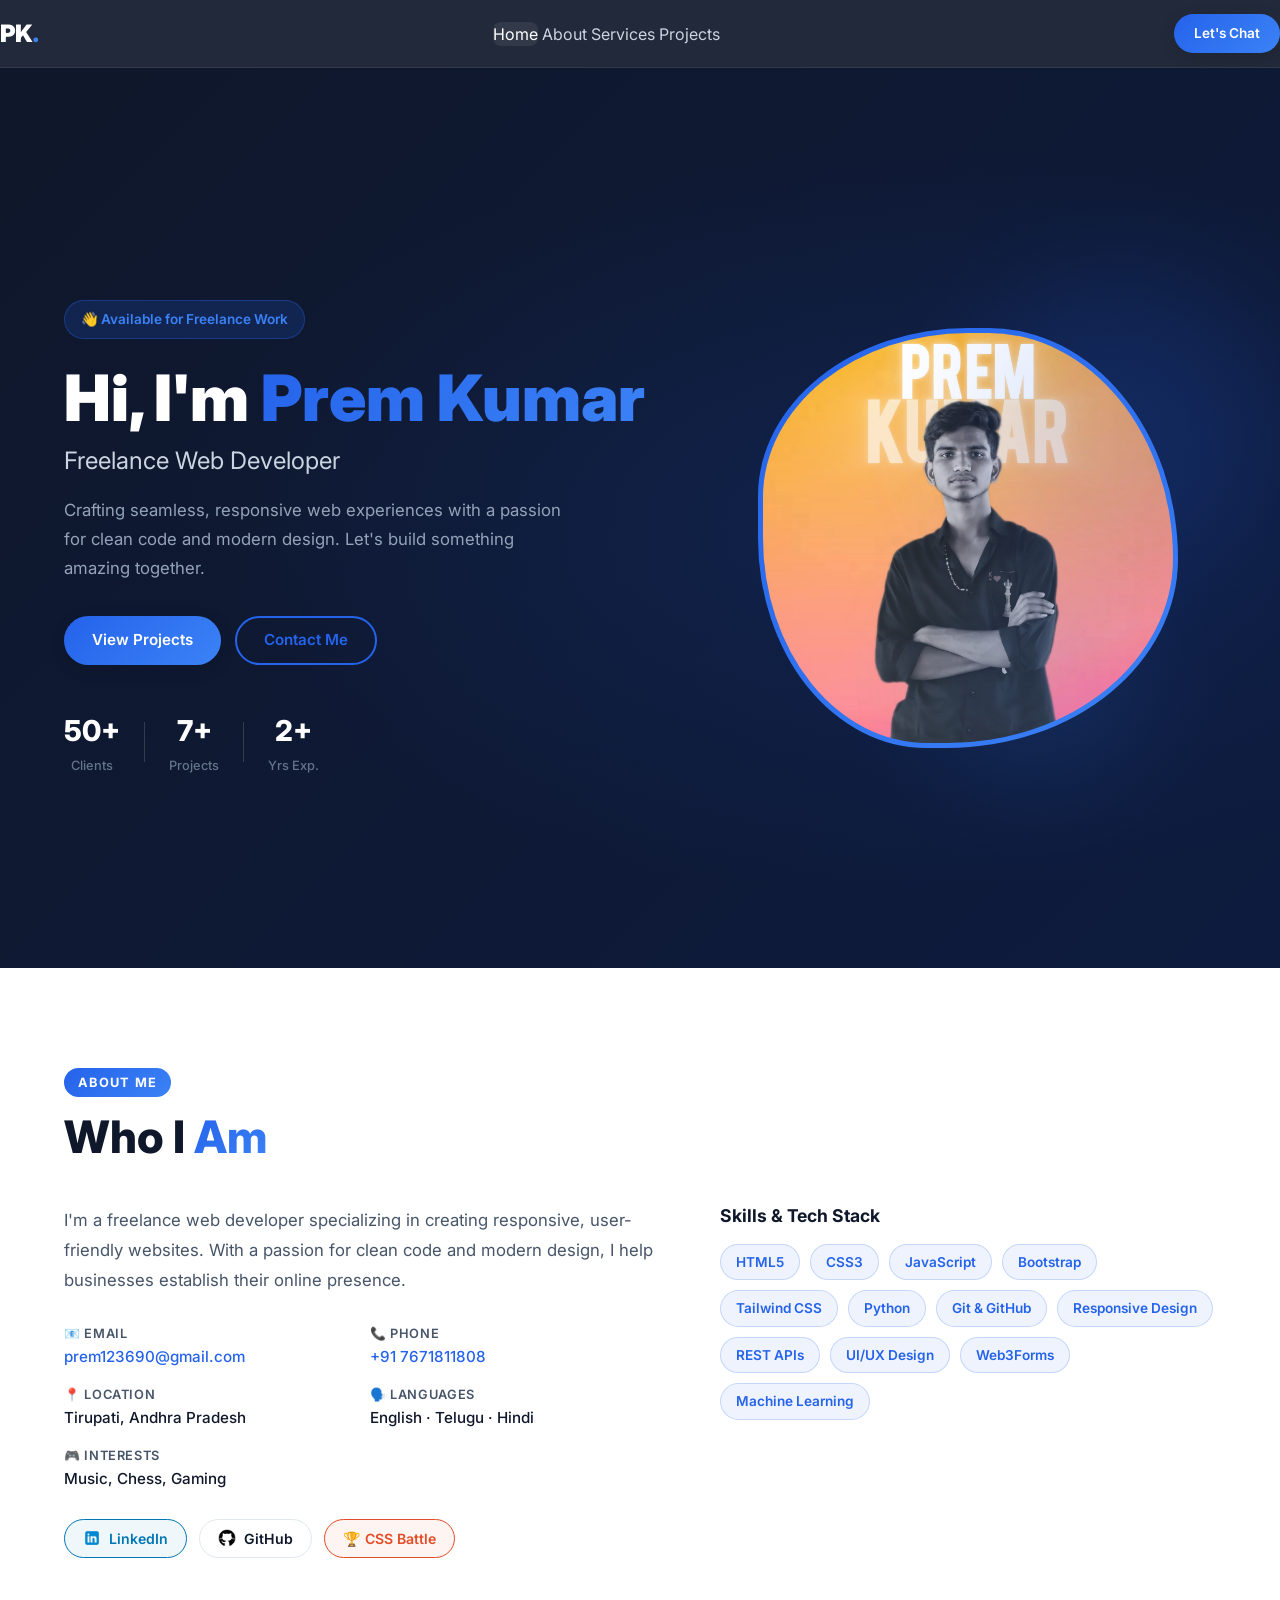
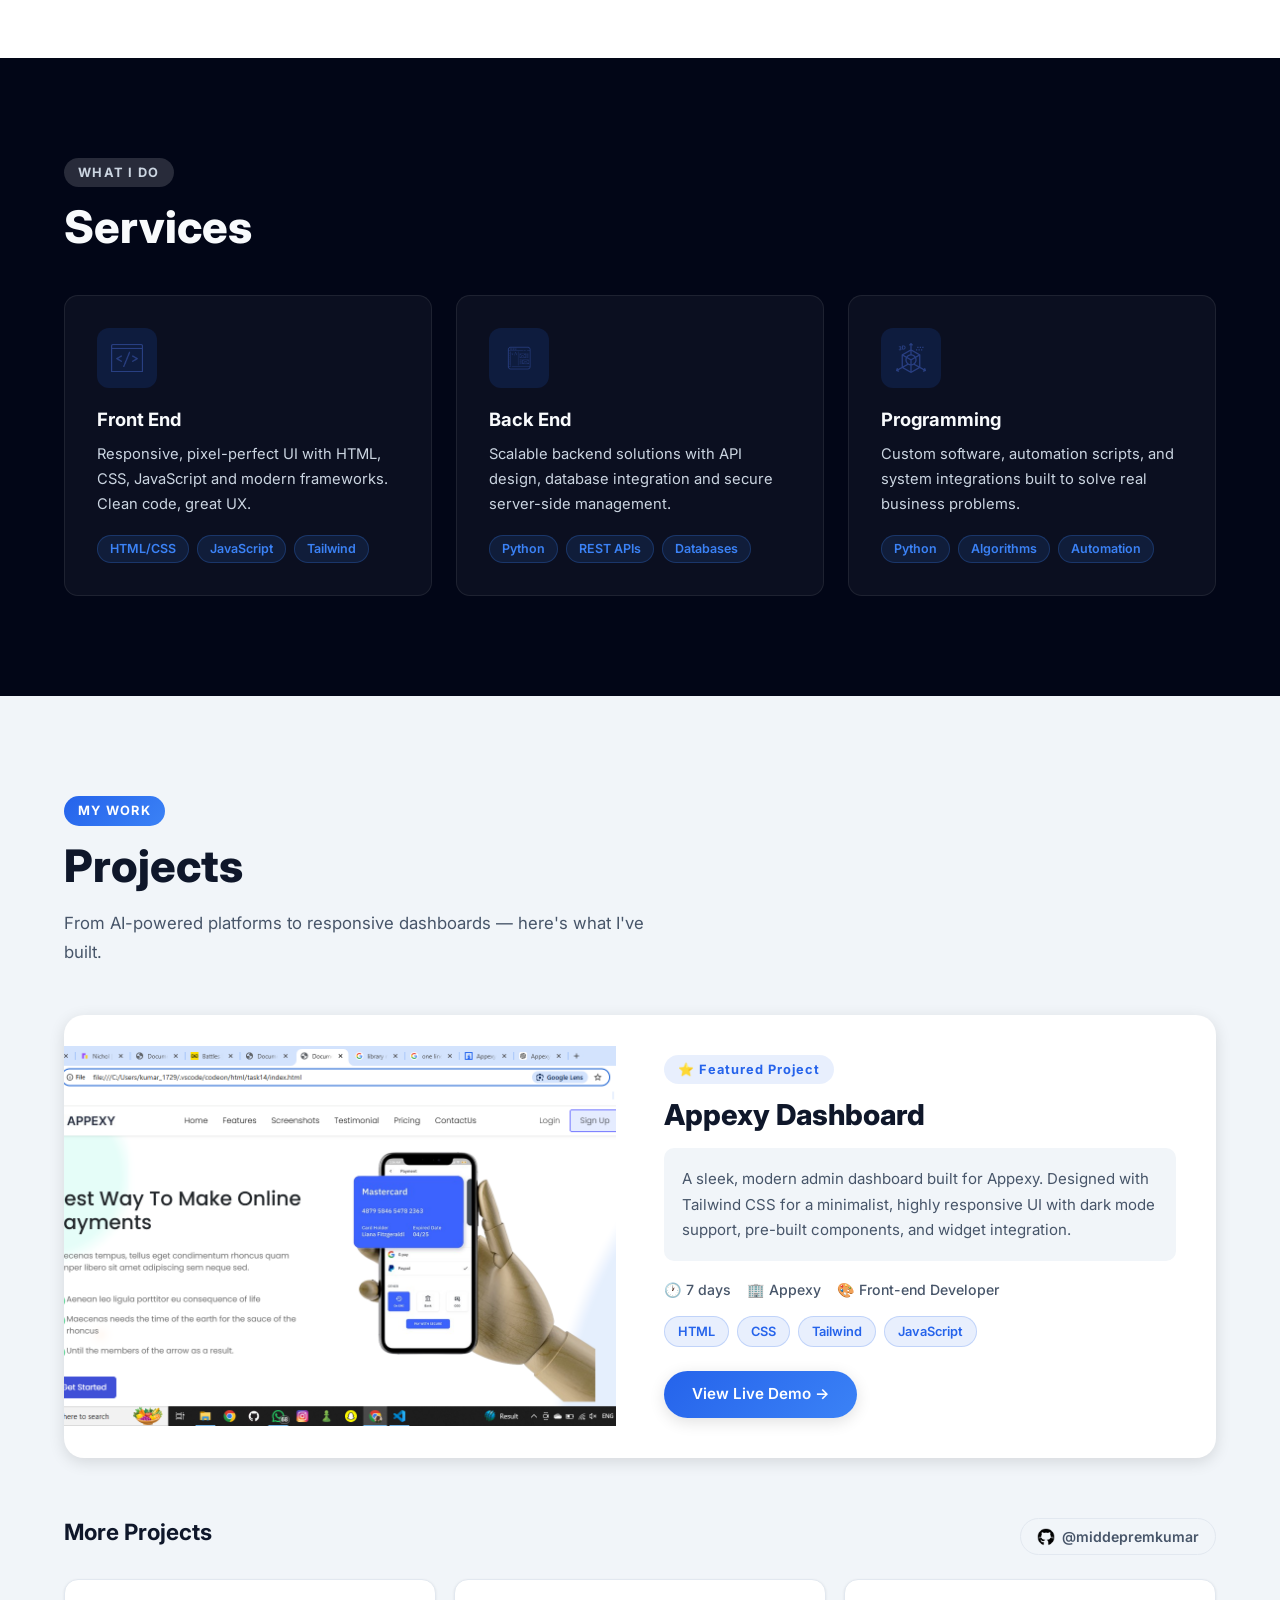
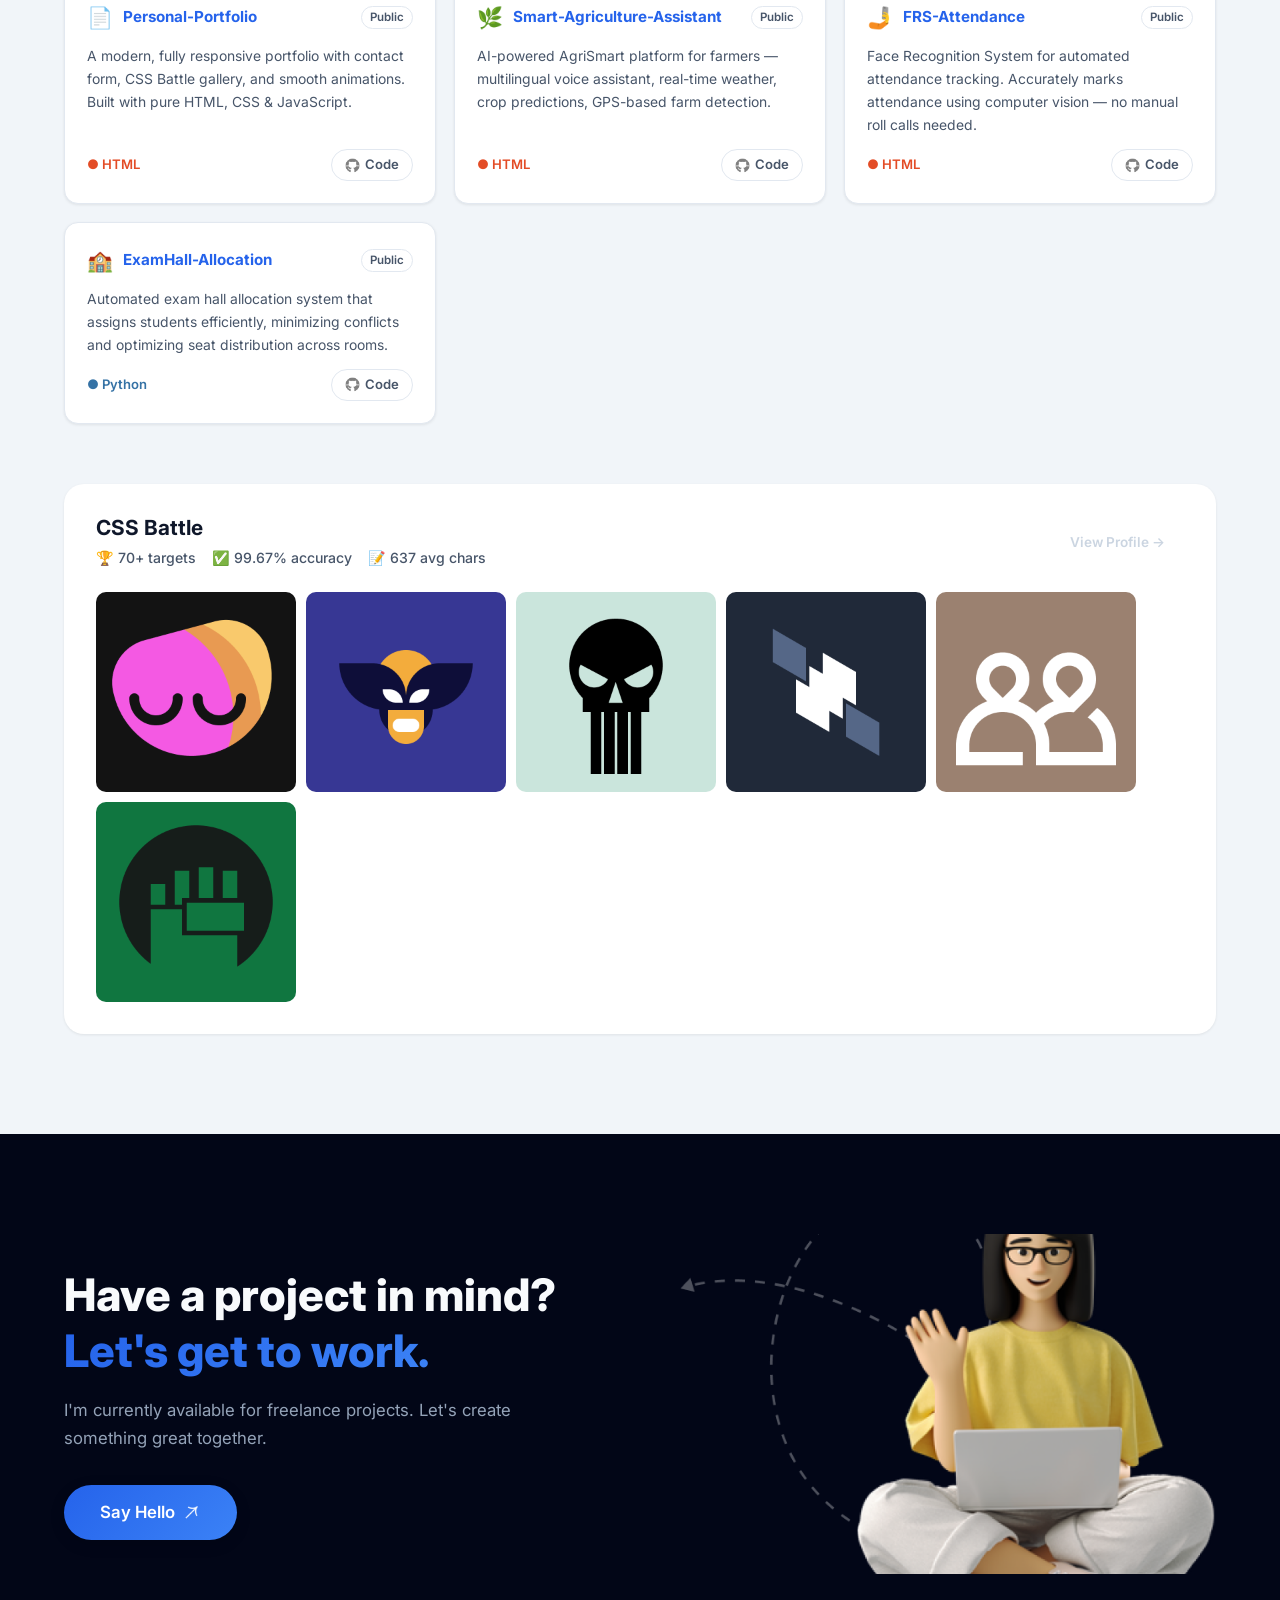
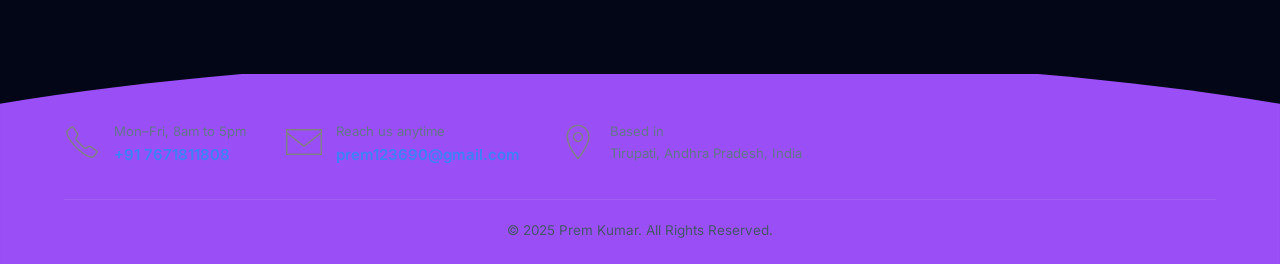
==== commit b96a8f18: "Complete professional portfolio redesign - new layout, GitHub project cards, responsive" ====
--- a/index.html
+++ b/index.html
@@ -3,398 +3,295 @@
 <head>
   <meta charset="UTF-8" />
   <meta name="viewport" content="width=device-width, initial-scale=1.0" />
-  <meta name="description" content="Prem Kumar - Freelance Web Developer specializing in responsive, user-friendly websites." />
-  <title>Prem Kumar | Portfolio</title>
+  <meta name="description" content="Prem Kumar - Freelance Web Developer building modern, responsive web experiences." />
+  <title>Prem Kumar | Web Developer</title>
   <link rel="stylesheet" href="style.css" />
-  <link href="https://cdn.jsdelivr.net/npm/bootstrap@5.3.3/dist/css/bootstrap.min.css" rel="stylesheet"
-    integrity="sha384-QWTKZyjpPEjISv5WaRU9OFeRpok6YctnYmDr5pNlyT2bRjXh0JMhjY6hW+ALEwIH" crossorigin="anonymous" />
+  <link href="https://cdn.jsdelivr.net/npm/bootstrap@5.3.3/dist/css/bootstrap.min.css" rel="stylesheet" integrity="sha384-QWTKZyjpPEjISv5WaRU9OFeRpok6YctnYmDr5pNlyT2bRjXh0JMhjY6hW+ALEwIH" crossorigin="anonymous" />
   <link rel="preconnect" href="https://fonts.googleapis.com" />
   <link rel="preconnect" href="https://fonts.gstatic.com" crossorigin />
-  <link href="https://fonts.googleapis.com/css2?family=Inter:wght@300;400;500;600;700;800&display=swap"
-    rel="stylesheet" />
+  <link href="https://fonts.googleapis.com/css2?family=Inter:wght@300;400;500;600;700;800;900&display=swap" rel="stylesheet" />
 </head>
 <body>
 
-  <!-- NAVBAR -->
-  <nav class="header">
-    <div class="syelogo"></div>
-    <div class="header_menu" id="header_menu">
+  <!-- ═══════════════ NAVBAR ═══════════════ -->
+  <nav class="navbar" id="navbar">
+    <a href="#home" class="nav-logo">PK<span class="logo-dot">.</span></a>
+    <div class="nav-menu" id="nav-menu">
       <ul>
-        <li><a href="#home" class="nav-link-item">Home</a></li>
-        <li><a href="#aboutme" class="nav-link-item">About Me</a></li>
-        <li><a href="#services" class="nav-link-item">Services</a></li>
-        <li><a href="#projects" class="nav-link-item">Projects</a></li>
-        <li class="nav-chat-mobile">
-          <a href="#chat" class="btnchat">
-            <button id="lets-chat-btn-mobile">Let's chat</button>
+        <li><a href="#home"     class="nav-link">Home</a></li>
+        <li><a href="#about"    class="nav-link">About</a></li>
+        <li><a href="#services" class="nav-link">Services</a></li>
+        <li><a href="#projects" class="nav-link">Projects</a></li>
+        <li class="nav-cta-mobile"><a href="#" popovertarget="pop-box" class="btn-primary sm">Let's Chat</a></li>
+      </ul>
+    </div>
+    <div class="nav-right">
+      <a href="#" popovertarget="pop-box" class="btn-primary sm" id="nav-chat-btn">Let's Chat</a>
+      <button class="hamburger" id="hamburger" aria-label="Toggle navigation">
+        <span></span><span></span><span></span>
+      </button>
+    </div>
+  </nav>
+
+  <!-- ═══════════════ HERO ═══════════════ -->
+  <section id="home" class="hero">
+    <div class="hero-content">
+      <div class="hero-badge">👋 Available for Freelance Work</div>
+      <h1>Hi, I'm <span class="gradient-text">Prem Kumar</span></h1>
+      <h2 class="hero-role">Freelance Web Developer</h2>
+      <p class="hero-desc">Crafting seamless, responsive web experiences with a passion for clean code and modern design. Let's build something amazing together.</p>
+      <div class="hero-actions">
+        <a href="#projects" class="btn-primary">View Projects</a>
+        <a href="#" popovertarget="pop-box" class="btn-outline">Contact Me</a>
+      </div>
+      <div class="hero-stats">
+        <div class="stat"><span class="stat-num">50+</span><span class="stat-label">Clients</span></div>
+        <div class="stat-div"></div>
+        <div class="stat"><span class="stat-num">7+</span><span class="stat-label">Projects</span></div>
+        <div class="stat-div"></div>
+        <div class="stat"><span class="stat-num">2+</span><span class="stat-label">Yrs Exp.</span></div>
+      </div>
+    </div>
+    <div class="hero-image">
+      <div class="hero-img-ring">
+        <div class="hero-photo"></div>
+      </div>
+      <div class="hero-blob blob-1"></div>
+      <div class="hero-blob blob-2"></div>
+    </div>
+  </section>
+
+  <!-- ═══════════════ ABOUT ═══════════════ -->
+  <section id="about" class="about section">
+    <div class="section-label">About Me</div>
+    <h2 class="section-title">Who I <span class="gradient-text">Am</span></h2>
+    <div class="about-grid">
+      <div class="about-left">
+        <p class="about-intro">I'm a freelance web developer specializing in creating responsive, user-friendly websites. With a passion for clean code and modern design, I help businesses establish their online presence.</p>
+        <div class="about-info-grid">
+          <div class="about-info-item">
+            <span class="ai-label">📧 Email</span>
+            <a href="mailto:prem123690@gmail.com" class="ai-val link">prem123690@gmail.com</a>
+          </div>
+          <div class="about-info-item">
+            <span class="ai-label">📞 Phone</span>
+            <a href="tel:+917671811808" class="ai-val link">+91 7671811808</a>
+          </div>
+          <div class="about-info-item">
+            <span class="ai-label">📍 Location</span>
+            <span class="ai-val">Tirupati, Andhra Pradesh</span>
+          </div>
+          <div class="about-info-item">
+            <span class="ai-label">🗣️ Languages</span>
+            <span class="ai-val">English · Telugu · Hindi</span>
+          </div>
+          <div class="about-info-item">
+            <span class="ai-label">🎮 Interests</span>
+            <span class="ai-val">Music, Chess, Gaming</span>
+          </div>
+        </div>
+        <div class="about-socials">
+          <a href="https://www.linkedin.com/in/prem-kumar-b08a7b320/" target="_blank" rel="noopener" class="social-pill linkedin">
+            <img src="./images/icons8-linkedin-48.png" alt="LinkedIn" /> LinkedIn
           </a>
-        </li>
-      </ul>
-    </div>
-    <div class="header_right">
-      <div class="header_btn">
-        <a href="#chat" class="btnchat">
-          <button id="lets-chat-btn">Let's chat</button>
+          <a href="https://github.com/middepremkumar" target="_blank" rel="noopener" class="social-pill github">
+            <img src="./images/icons8-github-50.png" alt="GitHub" /> GitHub
+          </a>
+          <a href="https://cssbattle.dev/player/kumar_1729" target="_blank" rel="noopener" class="social-pill css">
+            🏆 CSS Battle
+          </a>
+        </div>
+      </div>
+      <div class="about-right">
+        <h3 class="skills-title">Skills & Tech Stack</h3>
+        <div class="skills-grid">
+          <span class="skill">HTML5</span><span class="skill">CSS3</span>
+          <span class="skill">JavaScript</span><span class="skill">Bootstrap</span>
+          <span class="skill">Tailwind CSS</span><span class="skill">Python</span>
+          <span class="skill">Git & GitHub</span><span class="skill">Responsive Design</span>
+          <span class="skill">REST APIs</span><span class="skill">UI/UX Design</span>
+          <span class="skill">Web3Forms</span><span class="skill">Machine Learning</span>
+        </div>
+      </div>
+    </div>
+  </section>
+
+  <!-- ═══════════════ SERVICES ═══════════════ -->
+  <section id="services" class="services section dark-section">
+    <div class="section-label light">What I Do</div>
+    <h2 class="section-title light">Services</h2>
+    <div class="services-grid">
+      <div class="service-card">
+        <div class="service-icon-wrap"><img src="./images/icons8-frontend-50.png" alt="Frontend" /></div>
+        <h3>Front End</h3>
+        <p>Responsive, pixel-perfect UI with HTML, CSS, JavaScript and modern frameworks. Clean code, great UX.</p>
+        <div class="service-tags"><span>HTML/CSS</span><span>JavaScript</span><span>Tailwind</span></div>
+      </div>
+      <div class="service-card">
+        <div class="service-icon-wrap"><img src="./images/icons8-backend-100.png" alt="Backend" /></div>
+        <h3>Back End</h3>
+        <p>Scalable backend solutions with API design, database integration and secure server-side management.</p>
+        <div class="service-tags"><span>Python</span><span>REST APIs</span><span>Databases</span></div>
+      </div>
+      <div class="service-card">
+        <div class="service-icon-wrap"><img src="./images/icons8-programing-64.png" alt="Programming" /></div>
+        <h3>Programming</h3>
+        <p>Custom software, automation scripts, and system integrations built to solve real business problems.</p>
+        <div class="service-tags"><span>Python</span><span>Algorithms</span><span>Automation</span></div>
+      </div>
+    </div>
+  </section>
+
+  <!-- ═══════════════ PROJECTS ═══════════════ -->
+  <section id="projects" class="projects section">
+    <div class="section-label">My Work</div>
+    <h2 class="section-title">Projects</h2>
+    <p class="section-desc">From AI-powered platforms to responsive dashboards — here's what I've built.</p>
+
+    <!-- Featured Project -->
+    <div class="featured-project">
+      <div class="fp-screenshot"></div>
+      <div class="fp-info">
+        <span class="fp-badge">⭐ Featured Project</span>
+        <h3>Appexy Dashboard</h3>
+        <div class="fp-card">
+          <p>A sleek, modern admin dashboard built for Appexy. Designed with Tailwind CSS for a minimalist, highly responsive UI with dark mode support, pre-built components, and widget integration.</p>
+        </div>
+        <div class="fp-meta">
+          <span>🕐 7 days</span><span>🏢 Appexy</span><span>🎨 Front-end Developer</span>
+        </div>
+        <div class="fp-tech">
+          <span>HTML</span><span>CSS</span><span>Tailwind</span><span>JavaScript</span>
+        </div>
+        <a href="./task14/index.html" class="btn-primary">View Live Demo →</a>
+      </div>
+    </div>
+
+    <!-- GitHub Cards -->
+    <div class="gh-projects-section">
+      <div class="gh-section-header">
+        <h3>More Projects</h3>
+        <a href="https://github.com/middepremkumar" target="_blank" rel="noopener" class="gh-profile-btn">
+          <img src="./images/icons8-github-50.png" alt="" /> @middepremkumar
         </a>
       </div>
-      <button class="hamburger" id="hamburger" aria-label="Toggle menu">
-        <span></span>
-        <span></span>
-        <span></span>
-      </button>
-    </div>
-  </nav>
-
-  <!-- HERO -->
-  <section id="home" class="pg1">
-    <div class="pg1left d-flex flex-column justify-content-center px-5">
-      <div class="pg1ltd1">
-        <h2 class="pg1ltd1h2 fw-bold mb-3">Hi! I'm Prem Kumar</h2>
-        <h1 class="pg1ltd1h1">Freelance Web<br />Developer</h1>
-        <p class="mt-3" style="color:var(--text-muted);font-size:1.1rem;line-height:1.7;">
-          &bull; Let's Build the Web the Way You've Always Imagined It.<br />
-          &bull; Crafting seamless, user-friendly web experiences with a focus on design in application.
-        </p>
-      </div>
-      <div class="pg1ltd3 d-flex justify-content-around mt-4">
-        <div class="pg1ltd3d1 txtcen bold">
-          <b style="font-size:2rem;color:var(--primary);">50+</b>
-          <p style="color:var(--text-muted);font-size:0.9rem;">Worldwide Clients</p>
-        </div>
-        <div class="pg1ltd3d1 txtcen bold">
-          <b style="font-size:2rem;color:var(--primary);">7+</b>
-          <p style="color:var(--text-muted);font-size:0.9rem;">Projects Done</p>
-        </div>
-        <div class="pg1ltd3d1 txtcen bold">
-          <b style="font-size:2rem;color:var(--primary);">2+</b>
-          <p style="color:var(--text-muted);font-size:0.9rem;">Years Experience</p>
-        </div>
-      </div>
-    </div>
-    <div class="pg1right">
-      <div class="pg1rightimg"></div>
-    </div>
-  </section>
-
-  <!-- ABOUT ME -->
-  <section id="aboutme" class="pg2 container-fluid px-5 pb-5">
-    <div class="pg2d1 d-flex align-items-center m-3 mx-0 bold">
-      <img src="./images/icons8-circle-64.png" alt="" class="star" />&nbsp;About Me...!
-    </div>
-    <div class="pg2d2 m-3 mx-0 bold">Hi! I'm Prem Kumar</div>
-    <div class="pg2d3 m-4 mx-0" style="color:var(--text-muted);max-width:700px;line-height:1.8;">
-      I'm a freelance web developer specializing in creating responsive, user-friendly websites.
-      With a passion for clean code and modern design, I help businesses establish their online presence.
-      Let's bring your vision to life!
-    </div>
-    <div class="pg2d4 d-flex flex-wrap gap-4 m-3 mx-0 mt-4">
-      <div>
-        <p><b>Contact</b></p>
-        <a href="mailto:prem123690@gmail.com" class="email-a">prem123690@gmail.com</a>
-      </div>
-      <div>
-        <p><b>Phone</b></p>
-        <a href="tel:+917671811808" class="phone-a">+91 7671811808</a>
-      </div>
-      <div>
-        <p><b>Spoken Languages</b></p>
-        <p style="color:var(--text-muted);">English &middot; Telugu &middot; Hindi</p>
-      </div>
-      <div>
-        <p><b>Interest</b></p>
-        <p style="color:var(--text-muted);">Music, Chess, Gaming</p>
-      </div>
-      <div>
-        <p><b>Social Media</b></p>
-        <a href="https://www.linkedin.com/in/prem-kumar-b08a7b320/" target="_blank" rel="noopener">
-          <img src="./images/icons8-linkedin-48.png" alt="LinkedIn" class="linkedin" />
-        </a>
-        &nbsp;
-        <a href="https://cssbattle.dev/player/kumar_1729" target="_blank" rel="noopener"
-          style="display:inline-flex;align-items:center;gap:6px;background:#1a1a2e;color:#fff;padding:6px 14px;border-radius:8px;font-weight:600;font-size:0.9rem;">
-          <img src="./images/icons8-github-50.png" alt="" style="height:22px;filter:invert(1);" />
-          CSS Battle
-        </a>
-      </div>
-    </div>
-  </section>
-
-  <!-- SERVICES -->
-  <section id="services" class="pg3 container-fluid px-5 pb-5">
-    <div class="pg3d1 d-flex align-items-center m-3 mx-0">
-      <div class="pg3d1d1 bold">Services</div>
-    </div>
-    <div class="pg3d2 m-3 mx-0 bold">What I Offer</div>
-    <div class="pg3d3 m-3 mx-0">
-      <div class="pg3d3d1">
-        Delivering high-quality solutions across the full stack — from beautiful frontends to robust backends.
-      </div>
-    </div>
-    <div class="pg4 d-flex m-3 mx-0 mt-4">
-      <div class="pg4d1">
-        <img src="./images/icons8-frontend-50.png" alt="Front End" class="imgcard1 mb-3" />
-        <h3 class="bold">Front End</h3>
-        <p class="pg4d1p">
-          Delivering responsive and user-friendly front-end development services, including custom UI/UX design,
-          HTML, CSS, and JavaScript implementation for seamless web experiences.
-        </p>
-      </div>
-      <div class="pg4d2">
-        <img src="./images/icons8-backend-100.png" alt="Back End" class="imgcard2 mb-3" />
-        <h3 class="bold">Back End</h3>
-        <p class="pg4d1p">
-          Offering expert backend development services, including API design, database integration,
-          and server management to build scalable, secure, and high-performance applications.
-        </p>
-      </div>
-      <div class="pg4d3">
-        <img src="./images/icons8-programing-64.png" alt="Programming" class="imgcard3 mb-3" />
-        <h3 class="bold">Programming</h3>
-        <p class="pg4d1p">
-          Providing freelance programming services for custom software solutions, app development,
-          and system integration to meet your unique business needs.
-        </p>
-      </div>
-    </div>
-  </section>
-
-  <!-- PROJECTS -->
-  <section id="projects" class="pg5 container-fluid px-5 pb-5">
-    <div class="pg5d1 d-flex align-items-center m-3 mx-0">
-      <div class="pg2d1 bold">Projects</div>
-    </div>
-    <div class="pg5d2 m-3 mx-0 bold">My Work</div>
-    <div class="pg5d3 m-3 mx-0">
-      <div class="pg5d3d1">
-        A showcase of the projects I've built — from AI-powered platforms to responsive dashboards and CSS battle solutions.
-      </div>
-    </div>
-
-    <!-- Project 1: Appexy Dashboard -->
-    <div class="pg5d4 m-3 mx-0 mt-4">
-      <div class="pg5d4d1">
-        <div class="pg5d4d1d1 mb-2">Appexy Dashboard</div>
-        <div class="m-2 mx-0">
-          <a href="./task14/index.html" class="pg5d4d1d1a bold p-2 mx-0">
-            <img src="./images/icons8-circle-64.png" alt="" class="star" />&nbsp;Live Demo
-          </a>
-        </div>
-        <div class="pg5d4d1d4 m-4 mx-0">
-          <p><b>&bull; Project Duration:</b> 7 days</p>
-          <p><b>&bull; Client:</b> Appexy</p>
-          <p><b>&bull; Role:</b> Front-end Developer</p>
-        </div>
-        <div class="pg5d4d1d2img"></div>
-        <div class="pg5d4d1d3 m-5 mx-0" style="color:var(--text-muted);line-height:1.8;">
-          <p>&bull; Modern &amp; Responsive: Built with Tailwind CSS for a sleek and adaptive design.</p>
-          <p>&bull; Minimalist UI: Clean and well-structured layout for better user experience.</p>
-          <p>&bull; Pre-built Components: Includes ready-to-use widgets, charts, and UI elements.</p>
-          <p>&bull; Dark Mode Support: Seamless switch between light and dark themes.</p>
-          <p>&bull; Highly Customizable: Easy to modify and integrate into various web applications.</p>
-        </div>
-      </div>
-    </div>
-
-    <!-- GitHub Projects Grid -->
-    <div class="gh-section m-3 mx-0 mt-5">
-      <div class="d-flex align-items-center gap-3 mb-4 flex-wrap">
-        <div class="csshed1 bold">GitHub Projects</div>
-        <a href="https://github.com/middepremkumar" target="_blank" rel="noopener" class="gh-profile-link">
-          <img src="./images/icons8-github-50.png" alt="GitHub" style="height:20px;filter:invert(0.4);" />
-          @middepremkumar
-        </a>
-      </div>
-
       <div class="gh-grid">
-
-        <!-- Card 1: Personal Portfolio -->
         <div class="gh-card">
-          <div class="gh-card-top">
-            <div class="gh-card-icon">&#128196;</div>
-            <a href="https://github.com/middepremkumar/Personal-Portfolio" target="_blank" rel="noopener" class="gh-card-title">
-              Personal-Portfolio
-            </a>
-          </div>
-          <p class="gh-card-desc">A modern, fully responsive personal portfolio website built with HTML, CSS &amp; JavaScript. Features a contact form, CSS Battle gallery, and smooth animations.</p>
-          <div class="gh-card-footer">
-            <span class="gh-lang html">&#9679; HTML</span>
-            <a href="https://github.com/middepremkumar/Personal-Portfolio" target="_blank" rel="noopener" class="gh-btn">
-              <img src="./images/icons8-github-50.png" alt="" style="height:16px;" /> View Repo
-            </a>
-          </div>
-        </div>
-
-        <!-- Card 2: Smart Agriculture Assistant -->
+          <div class="gh-card-top"><span class="gh-icon">📄</span><a href="https://github.com/middepremkumar/Personal-Portfolio" target="_blank" rel="noopener" class="gh-name">Personal-Portfolio</a><span class="gh-public">Public</span></div>
+          <p class="gh-desc">A modern, fully responsive portfolio with contact form, CSS Battle gallery, and smooth animations. Built with pure HTML, CSS & JavaScript.</p>
+          <div class="gh-footer"><span class="gh-lang html">● HTML</span><a href="https://github.com/middepremkumar/Personal-Portfolio" target="_blank" rel="noopener" class="gh-code-btn"><img src="./images/icons8-github-50.png" alt="" /> Code</a></div>
+        </div>
         <div class="gh-card">
-          <div class="gh-card-top">
-            <div class="gh-card-icon">&#127807;</div>
-            <a href="https://github.com/middepremkumar/Smart-Agriculture-Assistant" target="_blank" rel="noopener" class="gh-card-title">
-              Smart-Agriculture-Assistant
-            </a>
-          </div>
-          <p class="gh-card-desc">An AI-powered AgriSmart platform for farmers with multilingual voice assistant, real-time weather, crop predictions, and automatic GPS-based farm detection.</p>
-          <div class="gh-card-footer">
-            <span class="gh-lang html">&#9679; HTML</span>
-            <a href="https://github.com/middepremkumar/Smart-Agriculture-Assistant" target="_blank" rel="noopener" class="gh-btn">
-              <img src="./images/icons8-github-50.png" alt="" style="height:16px;" /> View Repo
-            </a>
-          </div>
-        </div>
-
-        <!-- Card 3: FRS Attendance -->
+          <div class="gh-card-top"><span class="gh-icon">🌿</span><a href="https://github.com/middepremkumar/Smart-Agriculture-Assistant" target="_blank" rel="noopener" class="gh-name">Smart-Agriculture-Assistant</a><span class="gh-public">Public</span></div>
+          <p class="gh-desc">AI-powered AgriSmart platform for farmers — multilingual voice assistant, real-time weather, crop predictions, GPS-based farm detection.</p>
+          <div class="gh-footer"><span class="gh-lang html">● HTML</span><a href="https://github.com/middepremkumar/Smart-Agriculture-Assistant" target="_blank" rel="noopener" class="gh-code-btn"><img src="./images/icons8-github-50.png" alt="" /> Code</a></div>
+        </div>
         <div class="gh-card">
-          <div class="gh-card-top">
-            <div class="gh-card-icon">&#129333;</div>
-            <a href="https://github.com/middepremkumar/frs-attendance" target="_blank" rel="noopener" class="gh-card-title">
-              FRS Attendance
-            </a>
-          </div>
-          <p class="gh-card-desc">A Face Recognition System based automated attendance tracker. Uses computer vision to accurately mark attendance without manual roll calls.</p>
-          <div class="gh-card-footer">
-            <span class="gh-lang html">&#9679; HTML</span>
-            <a href="https://github.com/middepremkumar/frs-attendance" target="_blank" rel="noopener" class="gh-btn">
-              <img src="./images/icons8-github-50.png" alt="" style="height:16px;" /> View Repo
-            </a>
-          </div>
-        </div>
-
-        <!-- Card 4: Exam Hall Allocation -->
+          <div class="gh-card-top"><span class="gh-icon">🤳</span><a href="https://github.com/middepremkumar/frs-attendance" target="_blank" rel="noopener" class="gh-name">FRS-Attendance</a><span class="gh-public">Public</span></div>
+          <p class="gh-desc">Face Recognition System for automated attendance tracking. Accurately marks attendance using computer vision — no manual roll calls needed.</p>
+          <div class="gh-footer"><span class="gh-lang html">● HTML</span><a href="https://github.com/middepremkumar/frs-attendance" target="_blank" rel="noopener" class="gh-code-btn"><img src="./images/icons8-github-50.png" alt="" /> Code</a></div>
+        </div>
         <div class="gh-card">
-          <div class="gh-card-top">
-            <div class="gh-card-icon">&#127979;</div>
-            <a href="https://github.com/middepremkumar/ExamHallAllocationSystem" target="_blank" rel="noopener" class="gh-card-title">
-              ExamHall Allocation
-            </a>
-          </div>
-          <p class="gh-card-desc">An automated Exam Hall Allocation System that assigns students to exam halls efficiently, minimizing conflicts and optimizing seat distribution across rooms.</p>
-          <div class="gh-card-footer">
-            <span class="gh-lang python">&#9679; Python</span>
-            <a href="https://github.com/middepremkumar/ExamHallAllocationSystem" target="_blank" rel="noopener" class="gh-btn">
-              <img src="./images/icons8-github-50.png" alt="" style="height:16px;" /> View Repo
-            </a>
-          </div>
-        </div>
-
+          <div class="gh-card-top"><span class="gh-icon">🏫</span><a href="https://github.com/middepremkumar/ExamHallAllocationSystem" target="_blank" rel="noopener" class="gh-name">ExamHall-Allocation</a><span class="gh-public">Public</span></div>
+          <p class="gh-desc">Automated exam hall allocation system that assigns students efficiently, minimizing conflicts and optimizing seat distribution across rooms.</p>
+          <div class="gh-footer"><span class="gh-lang python">● Python</span><a href="https://github.com/middepremkumar/ExamHallAllocationSystem" target="_blank" rel="noopener" class="gh-code-btn"><img src="./images/icons8-github-50.png" alt="" /> Code</a></div>
+        </div>
       </div>
     </div>
 
     <!-- CSS Battle Gallery -->
-    <div class="pg5d4d2 mt-5 m-3 mx-0">
-      <div class="csshed1 bold mb-3">CSS Battle Gallery</div>
-      <div class="pg5d4d2d1 flex-wrap gap-2">
-        <div class="cssd1bx1"></div>
-        <div class="cssd1bx2"></div>
-        <div class="cssd1bx3"></div>
-      </div>
-      <div class="pg5d4d2d2 flex-wrap gap-2 mt-2">
-        <div class="cssd2bx4"></div>
-        <div class="cssd2bx5"></div>
-        <div class="cssd2bx6"></div>
-      </div>
-      <div class="m-3 mx-0 mt-3">
-        <p style="color:var(--text-muted);">&bull; Projects: 70+ &nbsp;|&nbsp; &bull; Accuracy: 99.67% &nbsp;|&nbsp; &bull; Avg characters: 637</p>
-        <a href="https://cssbattle.dev/player/kumar_1729" target="_blank" rel="noopener"
-          class="pg5d4d1d1a bold p-2 mt-2 d-inline-block">
-          <img src="./images/icons8-circle-64.png" alt="" class="star" />&nbsp;View Profile
-        </a>
-      </div>
-    </div>
-  </section>
-
-  <!-- CONTACT SECTION -->
-  <section id="chat" class="pg6 d-flex">
-    <div class="pg6left d-flex px-5">
-      <div>
-        <div class="pg6leftfont fw-bold">Have a project<br />in mind?<br />Let's get to<br />work.</div>
-        <a href="#" popovertarget="pop-box" class="hello">
-          Say Hello
-          <img src="./images/icons8-arrow-100 (1).png" alt="" />
-        </a>
-      </div>
-    </div>
-    <div class="pg6right"></div>
-  </section>
-
-  <!-- CONTACT POPUP -->
-  <div class="pop-box shadow-lg" id="pop-box" popover>
-    <button popovertarget="pop-box" id="close">
+    <div class="cssbattle-section">
+      <div class="cssbattle-header">
+        <div>
+          <h3>CSS Battle</h3>
+          <div class="cssbattle-stats"><span>🏆 70+ targets</span><span>✅ 99.67% accuracy</span><span>📝 637 avg chars</span></div>
+        </div>
+        <a href="https://cssbattle.dev/player/kumar_1729" target="_blank" rel="noopener" class="btn-outline-sm">View Profile →</a>
+      </div>
+      <div class="cssbattle-grid">
+        <div class="csbx cssd1bx1"></div>
+        <div class="csbx cssd1bx2"></div>
+        <div class="csbx cssd1bx3"></div>
+        <div class="csbx cssd2bx4"></div>
+        <div class="csbx cssd2bx5"></div>
+        <div class="csbx cssd2bx6"></div>
+      </div>
+    </div>
+  </section>
+
+  <!-- ═══════════════ CONTACT CTA ═══════════════ -->
+  <section id="contact" class="contact-cta dark-section">
+    <div class="cta-text">
+      <h2>Have a project in mind?<br /><span class="gradient-text">Let's get to work.</span></h2>
+      <p>I'm currently available for freelance projects. Let's create something great together.</p>
+      <a href="#" popovertarget="pop-box" class="btn-primary lg">
+        Say Hello <img src="./images/icons8-arrow-100 (1).png" alt="" class="btn-arrow" />
+      </a>
+    </div>
+    <div class="cta-img"></div>
+  </section>
+
+  <!-- ═══════════════ CONTACT POPUP ═══════════════ -->
+  <div class="pop-box" id="pop-box" popover>
+    <button popovertarget="pop-box" id="close-popup" aria-label="Close">
       <img src="./images/icons8-close-96.png" alt="Close" />
     </button>
-    <div class="popxhed p-4 p-md-5 text-center"
-      style="background:var(--gradient-main);color:var(--text-light);border-top-left-radius:20px;border-top-right-radius:20px;">
-      <h2 class="fw-bold mb-2" style="font-size:32px;">Got Ideas? Let's team up.</h2>
-      <p class="mb-0" style="color:rgba(255,255,255,0.9);font-size:16px;">Tell us more about yourself and what you have in mind.</p>
-    </div>
-    <div id="form-container" class="p-4">
+    <div class="popup-header">
+      <h2>Got Ideas? Let's team up.</h2>
+      <p>Tell us more about yourself and what you have in mind.</p>
+    </div>
+    <div class="popup-body" id="form-container">
       <form id="contact-form">
-        <div class="row g-3 mb-3">
-          <div class="col-md-6">
-            <input type="text" id="contact-name" name="name" placeholder="Full Name..."
-              class="form-control py-3" required />
-          </div>
-          <div class="col-md-6">
-            <input type="email" id="contact-email" name="email" placeholder="Gmail Address..."
-              class="form-control py-3" required />
-            <div id="email-error" style="color:#dc3545;font-size:13px;margin-top:4px;display:none;">
-              &#9888; Invalid Email: Please provide a valid @gmail.com address.
-            </div>
-          </div>
-        </div>
-        <div class="mb-3">
-          <textarea id="contact-message" name="message" placeholder="Your message..."
-            class="form-control py-3" rows="4" required></textarea>
-        </div>
-        <div class="text-end">
-          <button type="submit" id="submit-btn" class="hello" style="margin-top:0;border:none;">
-            Send Message
-            <img src="./images/icons8-arrow-100 (1).png" alt="" />
-          </button>
-        </div>
+        <div class="form-row">
+          <div class="form-group">
+            <input type="text" id="contact-name" name="name" placeholder="Full Name *" class="form-control py-3" required />
+          </div>
+          <div class="form-group">
+            <input type="email" id="contact-email" name="email" placeholder="Gmail Address *" class="form-control py-3" required />
+            <div id="email-error" class="field-error">⚠️ Please enter a valid @gmail.com address.</div>
+          </div>
+        </div>
+        <div class="form-group">
+          <textarea id="contact-message" name="message" placeholder="Your message *" class="form-control py-3" rows="4" required></textarea>
+        </div>
+        <button type="submit" id="submit-btn" class="btn-primary full-w">
+          Send Message <img src="./images/icons8-arrow-100 (1).png" alt="" class="btn-arrow" />
+        </button>
       </form>
-      <div id="success-msg" style="display:none;text-align:center;padding:30px 10px;">
-        <div style="font-size:60px;">&#127881;</div>
-        <h3 class="fw-bold mt-3" style="color:var(--primary);">Thank You!</h3>
-        <p style="color:var(--text-muted);margin-top:10px;line-height:1.7;">
-          Your message has been successfully sent to <b>Prem Kumar</b>.<br />
-          Feel free to close this window and continue browsing the portfolio!
+      <div id="success-msg" style="display:none; text-align:center; padding:30px 10px;">
+        <div style="font-size:56px;">🎉</div>
+        <h3 style="color:var(--primary); margin-top:12px;">Thank You!</h3>
+        <p style="color:var(--text-muted); margin-top:8px; line-height:1.7;">
+          Your message has been sent to <b>Prem Kumar</b>.<br />Feel free to close this and keep browsing!
         </p>
       </div>
     </div>
   </div>
 
-  <!-- FOOTER -->
-  <footer>
-    <div class="foter">
-      <div class="fotrd1">
-        <div class="phone">
-          <img src="./images/icons8-phone-501.png" alt="" style="height:40px;" />
-          <p style="margin-top:8px;color:var(--text-light-muted);">Mon-Fri from 8am to 5pm.</p>
-          <a href="tel:+917671811808" class="phone-a">+91 7671811808</a>
-        </div>
-        <div class="email">
-          <img src="./images/icons8-email-501.png" alt="" style="height:40px;" />
-          <p style="margin-top:8px;color:var(--text-light-muted);">Our friendly team is here to help.</p>
-          <a href="mailto:prem123690@gmail.com" class="email-a">prem123690@gmail.com</a>
-        </div>
-        <div class="location">
-          <img src="./images/icons8-location-501.png" alt="" style="height:40px;" />
-          <p style="margin-top:8px;color:var(--text-light-muted);">Come say hello at our office HQ.</p>
-          <p style="color:var(--text-light-muted);">Tirupati, Andhra Pradesh, India</p>
-        </div>
-      </div>
-      <div class="fotrd2 text-center">
-        <p style="color:var(--text-light-muted);font-size:14px;">
-          &copy; Copyright 2025, All Rights Reserved. Developed by <b>Prem Kumar</b>
-        </p>
-      </div>
+  <!-- ═══════════════ FOOTER ═══════════════ -->
+  <footer class="footer">
+    <div class="footer-inner">
+      <div class="footer-contacts">
+        <div class="fc-item">
+          <img src="./images/icons8-phone-501.png" alt="" />
+          <div><span>Mon–Fri, 8am to 5pm</span><a href="tel:+917671811808">+91 7671811808</a></div>
+        </div>
+        <div class="fc-item">
+          <img src="./images/icons8-email-501.png" alt="" />
+          <div><span>Reach us anytime</span><a href="mailto:prem123690@gmail.com">prem123690@gmail.com</a></div>
+        </div>
+        <div class="fc-item">
+          <img src="./images/icons8-location-501.png" alt="" />
+          <div><span>Based in</span><span>Tirupati, Andhra Pradesh, India</span></div>
+        </div>
+      </div>
+      <div class="footer-copy">© 2025 Prem Kumar. All Rights Reserved.</div>
     </div>
   </footer>
 
-  <script src="https://cdn.jsdelivr.net/npm/bootstrap@5.3.3/dist/js/bootstrap.bundle.min.js"
-    integrity="sha384-YvpcrYf0tY3lHB60NNkmXc4s9bIOgUxi8T/jl64OSGJJoXIKjlxd4bQQAr9eRcq"
-    crossorigin="anonymous"></script>
-
+  <script src="https://cdn.jsdelivr.net/npm/bootstrap@5.3.3/dist/js/bootstrap.bundle.min.js" integrity="sha384-YvpcrYf0tY3lHB60NNkmXc4s9bIOgUxi8T/jl64OSGJJoXIKjlxd4bQQAr9eRcq" crossorigin="anonymous"></script>
   <script>
+    /* Contact Form */
     const contactForm = document.getElementById('contact-form');
     const successMsg  = document.getElementById('success-msg');
     const submitBtn   = document.getElementById('submit-btn');
@@ -402,69 +299,43 @@
     const emailError  = document.getElementById('email-error');
 
     if (contactForm) {
-      contactForm.addEventListener('submit', function (e) {
+      contactForm.addEventListener('submit', function(e) {
         e.preventDefault();
-
-        const emailVal = emailInput.value.trim();
-        if (!emailVal.endsWith('@gmail.com')) {
-          emailError.style.display = 'block';
-          emailInput.focus();
-          return;
+        if (!emailInput.value.trim().endsWith('@gmail.com')) {
+          emailError.style.display = 'block'; emailInput.focus(); return;
         }
         emailError.style.display = 'none';
-
-        submitBtn.innerHTML = 'Sending... <img src="./images/icons8-arrow-100 (1).png" alt="">';
-        submitBtn.disabled = true;
-        submitBtn.style.opacity = '0.7';
-
-        const formData = new FormData(contactForm);
-        formData.append('access_key', '880a65fd-1f38-4312-9d8b-83e901b48de2');
-
-        fetch('https://api.web3forms.com/submit', { method: 'POST', body: formData })
+        submitBtn.textContent = 'Sending...';
+        submitBtn.disabled = true; submitBtn.style.opacity = '0.7';
+        const fd = new FormData(contactForm);
+        fd.append('access_key', '880a65fd-1f38-4312-9d8b-83e901b48de2');
+        fetch('https://api.web3forms.com/submit', { method: 'POST', body: fd })
           .then(r => r.json())
-          .then(data => {
-            if (data.success) {
-              contactForm.style.display = 'none';
-              successMsg.style.display  = 'block';
-            } else {
-              alert('Something went wrong. Please try again.');
-              submitBtn.innerHTML = 'Send Message <img src="./images/icons8-arrow-100 (1).png" alt="">';
-              submitBtn.disabled  = false;
-              submitBtn.style.opacity = '1';
-            }
+          .then(d => {
+            if (d.success) { contactForm.style.display='none'; successMsg.style.display='block'; }
+            else { alert('Something went wrong.'); submitBtn.textContent='Send Message'; submitBtn.disabled=false; submitBtn.style.opacity='1'; }
           })
-          .catch(() => {
-            alert('Network error. Please check your connection and try again.');
-            submitBtn.innerHTML = 'Send Message <img src="./images/icons8-arrow-100 (1).png" alt="">';
-            submitBtn.disabled  = false;
-            submitBtn.style.opacity = '1';
-          });
+          .catch(() => { alert('Network error.'); submitBtn.textContent='Send Message'; submitBtn.disabled=false; submitBtn.style.opacity='1'; });
       });
-
-      emailInput.addEventListener('input', function () {
-        emailError.style.display =
-          (emailInput.value.trim() && !emailInput.value.trim().endsWith('@gmail.com'))
-            ? 'block' : 'none';
+      emailInput.addEventListener('input', () => {
+        emailError.style.display = (emailInput.value.trim() && !emailInput.value.trim().endsWith('@gmail.com')) ? 'block' : 'none';
       });
     }
 
-    /* ── Hamburger Menu ── */
+    /* Hamburger */
     const hamburger = document.getElementById('hamburger');
-    const navMenu   = document.getElementById('header_menu');
-    const navLinks  = document.querySelectorAll('.nav-link-item, #lets-chat-btn-mobile');
-
-    hamburger.addEventListener('click', function () {
-      hamburger.classList.toggle('open');
-      navMenu.classList.toggle('mobile-open');
-    });
-
-    navLinks.forEach(function (link) {
-      link.addEventListener('click', function () {
-        hamburger.classList.remove('open');
-        navMenu.classList.remove('mobile-open');
-      });
-    });
+    const navMenu   = document.getElementById('nav-menu');
+    hamburger.addEventListener('click', () => { hamburger.classList.toggle('open'); navMenu.classList.toggle('open'); });
+    document.querySelectorAll('.nav-link, #nav-chat-btn').forEach(l => l.addEventListener('click', () => { hamburger.classList.remove('open'); navMenu.classList.remove('open'); }));
+
+    /* Active nav on scroll */
+    const secs = document.querySelectorAll('section[id]');
+    window.addEventListener('scroll', () => {
+      let cur = '';
+      secs.forEach(s => { if (window.scrollY >= s.offsetTop - 120) cur = s.id; });
+      document.querySelectorAll('.nav-link').forEach(l => l.classList.toggle('active', l.getAttribute('href') === '#' + cur));
+      document.getElementById('navbar').classList.toggle('scrolled', window.scrollY > 20);
+    }, { passive: true });
   </script>
-
 </body>
 </html>
--- a/style.css
+++ b/style.css
@@ -1,654 +1,253 @@
-/* ============================================================
-   ROOT & RESET
-   ============================================================ */
-* {
-  margin: 0;
-  padding: 0;
-  box-sizing: border-box;
-  font-family: 'Inter', sans-serif;
+/* ═══════════════════════════════════════════
+   VARIABLES & RESET
+═══════════════════════════════════════════ */
+:root {
+  --primary:#2563eb; --primary-h:#1d4ed8; --secondary:#3b82f6;
+  --bg:#f1f5f9; --white:#fff; --dark:#0f172a; --darker:#020617;
+  --text:#0f172a; --muted:#475569; --light:#f8fafc; --light-muted:#cbd5e1;
+  --grad:linear-gradient(135deg,#2563eb,#3b82f6);
+  --sh1:0 1px 3px rgba(0,0,0,.08); --sh2:0 4px 16px rgba(0,0,0,.12); --sh3:0 12px 40px rgba(0,0,0,.16);
+  --rad:14px; --sec-pad:100px 5vw;
 }
-
-:root {
-  --primary:        #2563eb;
-  --primary-hover:  #1d4ed8;
-  --secondary:      #3b82f6;
-  --bg-light:       #f1f5f9;
-  --bg-white:       #ffffff;
-  --bg-dark:        #0f172a;
-  --bg-darker:      #020617;
-  --text-main:      #0f172a;
-  --text-muted:     #475569;
-  --text-light:     #f8fafc;
-  --text-light-muted: #cbd5e1;
-  --gradient-main:  linear-gradient(135deg, var(--primary) 0%, var(--secondary) 100%);
-  --shadow-sm:  0 1px 2px 0 rgb(0 0 0 / 0.05);
-  --shadow-md:  0 4px 6px -1px rgb(0 0 0 / 0.1), 0 2px 4px -2px rgb(0 0 0 / 0.1);
-  --shadow-lg:  0 10px 15px -3px rgb(0 0 0 / 0.1), 0 4px 6px -4px rgb(0 0 0 / 0.1);
+*{margin:0;padding:0;box-sizing:border-box;font-family:'Inter',sans-serif}
+html{scroll-behavior:smooth}
+body{background:var(--white);color:var(--text);overflow-x:hidden}
+a{text-decoration:none!important}
+img{display:block}
+
+/* ═══ BUTTONS ═══ */
+.btn-primary{display:inline-flex;align-items:center;gap:8px;background:var(--grad);color:#fff!important;font-weight:600;font-size:.95rem;padding:12px 28px;border-radius:50px;border:none;cursor:pointer;transition:all .3s;box-shadow:var(--sh2)}
+.btn-primary:hover{transform:translateY(-2px);box-shadow:var(--sh3);color:#fff!important}
+.btn-primary.sm{padding:9px 20px;font-size:.85rem}
+.btn-primary.lg{padding:15px 36px;font-size:1.05rem}
+.btn-primary.full-w{width:100%;justify-content:center}
+.btn-outline{display:inline-flex;align-items:center;gap:8px;background:transparent;color:var(--primary)!important;font-weight:600;font-size:.95rem;padding:11px 27px;border-radius:50px;border:2px solid var(--primary);cursor:pointer;transition:all .3s}
+.btn-outline:hover{background:var(--primary);color:#fff!important}
+.btn-outline-sm{display:inline-flex;align-items:center;gap:6px;background:transparent;color:var(--light-muted)!important;font-weight:600;font-size:.85rem;padding:8px 18px;border-radius:50px;border:1.5px solid rgba(255,255,255,.25);transition:all .3s}
+.btn-outline-sm:hover{border-color:#fff;color:#fff!important}
+.btn-arrow{height:18px;rotate:180deg;filter:brightness(0) invert(1)}
+
+/* ═══ SECTION LABELS ═══ */
+.section{padding:var(--sec-pad)}
+.dark-section{background:var(--darker);padding:var(--sec-pad)}
+.section-label{display:inline-block;background:var(--grad);color:#fff;font-size:.8rem;font-weight:700;letter-spacing:.1em;text-transform:uppercase;padding:5px 14px;border-radius:50px;margin-bottom:14px}
+.section-label.light{background:rgba(255,255,255,.15);color:var(--light-muted)}
+.section-title{font-size:clamp(1.8rem,4vw,2.8rem);font-weight:800;color:var(--text);margin-bottom:16px;line-height:1.2}
+.section-title.light{color:var(--light)}
+.section-desc{color:var(--muted);font-size:1.05rem;max-width:600px;line-height:1.7;margin-bottom:48px}
+.gradient-text{background:var(--grad);-webkit-background-clip:text;-webkit-text-fill-color:transparent;background-clip:text}
+
+/* ═══ NAVBAR ═══ */
+.navbar{position:sticky;top:0;z-index:200;display:flex;align-items:center;justify-content:space-between;padding:0 5vw;height:68px;background:rgba(15,23,42,.92);backdrop-filter:blur(16px);border-bottom:1px solid rgba(255,255,255,.08);transition:box-shadow .3s}
+.navbar.scrolled{box-shadow:var(--sh2)}
+.nav-logo{font-size:1.5rem;font-weight:900;color:#fff!important;letter-spacing:-1px}
+.logo-dot{color:var(--secondary)}
+.nav-menu ul{display:flex;list-style:none;gap:4px;margin:0;padding:0}
+.nav-link{color:var(--light-muted)!important;font-size:.95rem;font-weight:500;padding:8px 14px;border-radius:8px;transition:all .25s}
+.nav-link:hover,.nav-link.active{color:#fff!important;background:rgba(255,255,255,.08)}
+.nav-right{display:flex;align-items:center;gap:12px}
+.nav-cta-mobile{display:none}
+.hamburger{display:none;flex-direction:column;justify-content:space-between;width:26px;height:18px;background:none;border:none;cursor:pointer;padding:0}
+.hamburger span{display:block;height:2.5px;background:var(--light-muted);border-radius:3px;transition:all .3s}
+.hamburger.open span:nth-child(1){transform:translateY(7.75px) rotate(45deg);background:var(--secondary)}
+.hamburger.open span:nth-child(2){opacity:0;transform:scaleX(0)}
+.hamburger.open span:nth-child(3){transform:translateY(-7.75px) rotate(-45deg);background:var(--secondary)}
+
+/* ═══ HERO ═══ */
+.hero{min-height:100vh;display:flex;align-items:center;gap:60px;padding:100px 5vw 60px;background:linear-gradient(135deg,var(--dark) 0%,#0d1b3e 100%);position:relative;overflow:hidden}
+.hero::before{content:'';position:absolute;inset:0;background:radial-gradient(ellipse 80% 60% at 70% 50%,rgba(37,99,235,.12) 0%,transparent 70%);pointer-events:none}
+.hero-content{flex:1.2;z-index:1}
+.hero-badge{display:inline-flex;align-items:center;gap:8px;background:rgba(37,99,235,.18);color:var(--secondary);border:1px solid rgba(37,99,235,.35);font-size:.85rem;font-weight:600;padding:8px 16px;border-radius:50px;margin-bottom:24px}
+.hero h1{font-size:clamp(2.4rem,5.5vw,4rem);font-weight:900;color:#fff;line-height:1.1;margin-bottom:14px}
+.hero-role{font-size:clamp(1.1rem,2.5vw,1.5rem);font-weight:400;color:var(--light-muted);margin-bottom:20px}
+.hero-desc{font-size:1.05rem;color:#94a3b8;max-width:520px;line-height:1.75;margin-bottom:32px}
+.hero-actions{display:flex;gap:14px;flex-wrap:wrap;margin-bottom:44px}
+.hero-stats{display:flex;align-items:center;gap:24px}
+.stat{text-align:center}
+.stat-num{display:block;font-size:1.8rem;font-weight:800;color:#fff}
+.stat-label{font-size:.8rem;color:#64748b;font-weight:500}
+.stat-div{width:1px;height:40px;background:rgba(255,255,255,.15)}
+.hero-image{flex:1;display:flex;align-items:center;justify-content:center;position:relative;z-index:1}
+.hero-img-ring{width:min(420px,90vw);aspect-ratio:1;border-radius:50% 45% 55% 40%/40% 55% 45% 50%;background:var(--grad);padding:5px;animation:morph 6s ease-in-out infinite}
+.hero-photo{width:100%;height:100%;border-radius:50% 45% 55% 40%/40% 55% 45% 50%;background:url(./images/right3.jpg) no-repeat center/cover}
+.hero-blob{position:absolute;border-radius:50%;filter:blur(60px);opacity:.15;pointer-events:none}
+.blob-1{width:300px;height:300px;background:var(--primary);top:-50px;right:-50px}
+.blob-2{width:200px;height:200px;background:var(--secondary);bottom:-30px;right:80px}
+@keyframes morph{0%,100%{border-radius:50% 45% 55% 40%/40% 55% 45% 50%}50%{border-radius:40% 55% 45% 50%/55% 40% 50% 45%}}
+
+/* ═══ ABOUT ═══ */
+.about{background:var(--white)}
+.about-grid{display:grid;grid-template-columns:1.2fr 1fr;gap:60px;margin-top:40px}
+.about-intro{color:var(--muted);font-size:1.05rem;line-height:1.8;margin-bottom:28px}
+.about-info-grid{display:grid;grid-template-columns:1fr 1fr;gap:16px;margin-bottom:28px}
+.about-info-item{display:flex;flex-direction:column;gap:3px}
+.ai-label{font-size:.8rem;font-weight:600;color:var(--muted);text-transform:uppercase;letter-spacing:.05em}
+.ai-val{font-size:.95rem;color:var(--text);font-weight:500}
+.ai-val.link{color:var(--primary)!important;transition:color .2s}
+.ai-val.link:hover{color:var(--primary-h)!important}
+.about-socials{display:flex;gap:12px;flex-wrap:wrap}
+.social-pill{display:inline-flex;align-items:center;gap:8px;padding:8px 18px;border-radius:50px;font-size:.88rem;font-weight:600;border:1.5px solid;transition:all .25s}
+.social-pill img{height:18px}
+.social-pill.linkedin{color:#0077b5!important;border-color:#0077b5;background:rgba(0,119,181,.06)}
+.social-pill.linkedin:hover{background:#0077b5;color:#fff!important}
+.social-pill.github{color:var(--text)!important;border-color:#e2e8f0}
+.social-pill.github:hover{background:var(--text);color:#fff!important}
+.social-pill.github img{filter:none}
+.social-pill.css{color:#e34c26!important;border-color:#e34c26;background:rgba(227,76,38,.06)}
+.social-pill.css:hover{background:#e34c26;color:#fff!important}
+.skills-title{font-size:1.1rem;font-weight:700;margin-bottom:18px;color:var(--text)}
+.skills-grid{display:flex;flex-wrap:wrap;gap:10px}
+.skill{background:rgba(37,99,235,.08);color:var(--primary);border:1px solid rgba(37,99,235,.2);font-size:.85rem;font-weight:600;padding:7px 15px;border-radius:50px;transition:all .25s;cursor:default}
+.skill:hover{background:var(--grad);color:#fff;border-color:transparent}
+
+/* ═══ SERVICES ═══ */
+.services-grid{display:grid;grid-template-columns:repeat(3,1fr);gap:24px;margin-top:40px}
+.service-card{background:rgba(255,255,255,.04);border:1px solid rgba(255,255,255,.08);border-radius:var(--rad);padding:32px;transition:all .3s;position:relative;overflow:hidden}
+.service-card::before{content:'';position:absolute;top:0;left:0;right:0;height:3px;background:var(--grad);opacity:0;transition:opacity .3s}
+.service-card:hover{background:rgba(255,255,255,.07);transform:translateY(-6px);box-shadow:0 20px 60px rgba(0,0,0,.3)}
+.service-card:hover::before{opacity:1}
+.service-icon-wrap{width:60px;height:60px;background:rgba(37,99,235,.15);border-radius:12px;display:flex;align-items:center;justify-content:center;margin-bottom:20px}
+.service-icon-wrap img{height:32px;filter:invert(.2) sepia(1) saturate(5) hue-rotate(190deg)}
+.service-card h3{font-size:1.15rem;font-weight:700;color:var(--light);margin-bottom:12px}
+.service-card p{color:var(--light-muted);font-size:.92rem;line-height:1.7;margin-bottom:18px}
+.service-tags{display:flex;flex-wrap:wrap;gap:8px}
+.service-tags span{font-size:.78rem;font-weight:600;color:var(--secondary);background:rgba(59,130,246,.12);padding:4px 12px;border-radius:50px;border:1px solid rgba(59,130,246,.25)}
+
+/* ═══ PROJECTS ═══ */
+.projects{background:var(--bg)}
+
+/* Featured */
+.featured-project{display:grid;grid-template-columns:1fr 1fr;gap:48px;align-items:center;background:var(--white);border-radius:20px;overflow:hidden;box-shadow:var(--sh2);margin-bottom:60px}
+.fp-screenshot{background:url(./images/project1.png) no-repeat center/cover;min-height:380px}
+.fp-info{padding:40px 40px 40px 0}
+.fp-badge{display:inline-block;background:rgba(37,99,235,.1);color:var(--primary);font-size:.8rem;font-weight:700;letter-spacing:.08em;padding:5px 14px;border-radius:50px;margin-bottom:14px}
+.fp-info h3{font-size:1.8rem;font-weight:800;color:var(--text);margin-bottom:16px}
+.fp-card{background:var(--bg);border-radius:10px;padding:18px;margin-bottom:18px}
+.fp-card p{color:var(--muted);font-size:.94rem;line-height:1.7;margin:0}
+.fp-meta{display:flex;flex-wrap:wrap;gap:16px;margin-bottom:16px}
+.fp-meta span{font-size:.88rem;color:var(--muted);font-weight:500}
+.fp-tech{display:flex;flex-wrap:wrap;gap:8px;margin-bottom:24px}
+.fp-tech span{font-size:.8rem;font-weight:600;color:var(--primary);background:rgba(37,99,235,.1);border:1px solid rgba(37,99,235,.2);padding:5px 13px;border-radius:50px}
+
+/* GitHub Cards */
+.gh-projects-section{margin-bottom:60px}
+.gh-section-header{display:flex;align-items:center;justify-content:space-between;flex-wrap:wrap;gap:12px;margin-bottom:24px}
+.gh-section-header h3{font-size:1.4rem;font-weight:700;color:var(--text)}
+.gh-profile-btn{display:inline-flex;align-items:center;gap:7px;font-size:.88rem;font-weight:600;color:var(--muted)!important;border:1.5px solid #e2e8f0;padding:7px 16px;border-radius:50px;transition:all .25s}
+.gh-profile-btn:hover{border-color:var(--primary);color:var(--primary)!important}
+.gh-profile-btn img{height:18px}
+.gh-grid{display:grid;grid-template-columns:repeat(auto-fill,minmax(280px,1fr));gap:18px}
+.gh-card{background:var(--white);border:1.5px solid #e2e8f0;border-radius:var(--rad);padding:22px;display:flex;flex-direction:column;gap:12px;transition:all .25s;box-shadow:var(--sh1)}
+.gh-card:hover{border-color:var(--secondary);box-shadow:var(--sh2);transform:translateY(-4px)}
+.gh-card-top{display:flex;align-items:center;gap:10px;flex-wrap:wrap}
+.gh-icon{font-size:1.3rem}
+.gh-name{font-size:.95rem;font-weight:700;color:var(--primary)!important;flex:1;word-break:break-all;transition:color .2s}
+.gh-name:hover{color:var(--primary-h)!important}
+.gh-public{font-size:.72rem;font-weight:600;color:var(--muted);border:1px solid #e2e8f0;padding:2px 8px;border-radius:50px}
+.gh-desc{font-size:.87rem;color:var(--muted);line-height:1.65;flex:1;margin:0}
+.gh-footer{display:flex;align-items:center;justify-content:space-between;flex-wrap:wrap;gap:8px}
+.gh-lang{font-size:.82rem;font-weight:600;display:flex;align-items:center;gap:4px}
+.gh-lang.html{color:#e34c26}.gh-lang.python{color:#3572a5}.gh-lang.js{color:#f1e05a}
+.gh-code-btn{display:inline-flex;align-items:center;gap:5px;font-size:.82rem;font-weight:600;color:var(--muted)!important;border:1px solid #e2e8f0;padding:5px 13px;border-radius:50px;transition:all .25s}
+.gh-code-btn img{height:15px;filter:invert(.5)}
+.gh-code-btn:hover{background:var(--primary);color:#fff!important;border-color:var(--primary)}
+.gh-code-btn:hover img{filter:invert(1)}
+
+/* CSS Battle */
+.cssbattle-section{background:var(--white);border-radius:20px;padding:32px;box-shadow:var(--sh1)}
+.cssbattle-header{display:flex;align-items:center;justify-content:space-between;flex-wrap:wrap;gap:16px;margin-bottom:24px}
+.cssbattle-header h3{font-size:1.3rem;font-weight:700;color:var(--text);margin-bottom:6px}
+.cssbattle-stats{display:flex;gap:16px;flex-wrap:wrap}
+.cssbattle-stats span{font-size:.88rem;color:var(--muted);font-weight:500}
+.cssbattle-grid{display:flex;flex-wrap:wrap;gap:10px}
+.csbx{width:min(200px,30vw);height:min(200px,30vw)}
+.cssd1bx1{background:url(cssbattleimgs/pic17.png) no-repeat center/cover;border-radius:10px}
+.cssd1bx2{background:url(cssbattleimgs/pic9.png) no-repeat center/cover;border-radius:10px}
+.cssd1bx3{background:url(cssbattleimgs/pic12.png) no-repeat center/cover;border-radius:10px}
+.cssd2bx4{background:url(cssbattleimgs/pci7.png) no-repeat center/cover;border-radius:10px}
+.cssd2bx5{background:url(cssbattleimgs/pic1.png) no-repeat center/cover;border-radius:10px}
+.cssd2bx6{background:url(cssbattleimgs/pic14.png) no-repeat center/cover;border-radius:10px}
+
+/* ═══ CONTACT CTA ═══ */
+.contact-cta{display:flex;align-items:center;gap:60px}
+.cta-text{flex:1;z-index:1}
+.cta-text h2{font-size:clamp(1.8rem,3.5vw,2.8rem);font-weight:800;color:var(--light);line-height:1.25;margin-bottom:16px}
+.cta-text p{color:#94a3b8;font-size:1.05rem;line-height:1.7;margin-bottom:32px;max-width:480px}
+.cta-img{flex:1;min-height:340px;background:url(./images/contectimg.png) no-repeat center/cover;border-radius:var(--rad)}
+
+/* ═══ POPUP ═══ */
+.pop-box{width:90%;max-width:580px;background:var(--white);border-radius:20px;border:none;padding:0;position:fixed;top:50%;left:50%;transform:translate(-50%,-50%);overflow-y:auto;max-height:92vh;z-index:1000}
+.pop-box::backdrop{background:rgba(15,23,42,.65);backdrop-filter:blur(6px)}
+#close-popup{position:absolute;top:14px;right:14px;width:36px;height:36px;border-radius:50%;background:rgba(255,255,255,.2);border:none;display:flex;align-items:center;justify-content:center;cursor:pointer;transition:all .3s;z-index:10}
+#close-popup img{height:16px;filter:brightness(0) invert(1)}
+#close-popup:hover{background:rgba(255,255,255,.35);transform:rotate(90deg)}
+.popup-header{background:var(--grad);color:#fff;padding:28px 32px;border-radius:20px 20px 0 0}
+.popup-header h2{font-size:1.5rem;font-weight:800;margin-bottom:6px}
+.popup-header p{opacity:.88;font-size:.95rem}
+.popup-body{padding:28px 32px}
+.form-row{display:grid;grid-template-columns:1fr 1fr;gap:14px;margin-bottom:14px}
+.form-group{display:flex;flex-direction:column;gap:6px;margin-bottom:0}
+.field-error{font-size:.82rem;color:#dc2626;display:none;margin-top:4px}
+.form-control:focus{box-shadow:0 0 0 4px rgba(37,99,235,.18)!important;border-color:var(--primary)!important}
+.form-control::placeholder{color:#94a3b8;font-weight:400}
+
+/* ═══ FOOTER ═══ */
+.footer{background:url(./images/footer-bg.5b1460dc.svg) no-repeat center/cover;background-color:var(--darker)}
+.footer-inner{padding:48px 5vw 24px}
+.footer-contacts{display:flex;gap:40px;flex-wrap:wrap;padding-bottom:32px;border-bottom:1px solid rgba(255,255,255,.08);margin-bottom:20px}
+.fc-item{display:flex;align-items:flex-start;gap:14px}
+.fc-item img{height:36px;flex-shrink:0;margin-top:2px;filter:invert(.5)}
+.fc-item div{display:flex;flex-direction:column;gap:3px}
+.fc-item span{font-size:.82rem;color:#64748b}
+.fc-item a{font-size:.94rem;font-weight:600;color:var(--secondary)!important;transition:color .2s}
+.fc-item a:hover{color:#fff!important}
+.footer-copy{text-align:center;font-size:.84rem;color:#475569}
+
+/* ═══ RESPONSIVE ═══ */
+@media(max-width:1024px){
+  .featured-project{grid-template-columns:1fr}
+  .fp-info{padding:32px}
+  .fp-screenshot{min-height:280px}
+  .about-grid{grid-template-columns:1fr}
+  .services-grid{grid-template-columns:repeat(2,1fr)}
+  .hero{gap:40px}
 }
-
-a { text-decoration: none !important; }
-.txtcen { text-align: center; }
-.bold   { font-weight: bold; }
-.line   { width: 100%; border: 1px solid rgb(5,5,5); }
-
-/* ============================================================
-   NAVBAR
-   ============================================================ */
-.header {
-  background-color: rgba(15, 23, 42, 0.92);
-  backdrop-filter: blur(12px);
-  -webkit-backdrop-filter: blur(12px);
-  border-bottom: 1px solid rgba(255,255,255,0.1);
-  height: 70px;
-  width: 100%;
-  z-index: 100;
-  position: sticky;
-  top: 0;
-  display: flex;
-  align-items: center;
-  justify-content: space-between;
-  box-shadow: var(--shadow-sm);
-  padding: 0 20px;
+@media(max-width:768px){
+  :root{--sec-pad:70px 5vw}
+  .navbar{padding:0 5vw}
+  .nav-menu{display:none;position:absolute;top:68px;left:0;width:100%;background:rgba(15,23,42,.98);backdrop-filter:blur(16px);border-bottom:1px solid rgba(255,255,255,.08);z-index:100}
+  .nav-menu.open{display:flex}
+  .nav-menu ul{flex-direction:column;padding:12px 0 20px;width:100%}
+  .nav-menu ul li{padding:0}
+  .nav-link{display:block;padding:12px 5vw;border-radius:0}
+  .nav-cta-mobile{display:list-item!important;padding:12px 5vw}
+  #nav-chat-btn{display:none}
+  .hamburger{display:flex}
+  .hero{flex-direction:column;padding-top:80px;min-height:auto;padding-bottom:60px;text-align:center}
+  .hero-actions{justify-content:center}
+  .hero-stats{justify-content:center}
+  .hero-desc{margin:0 auto 32px}
+  .hero-image{width:100%;max-width:320px;margin:0 auto}
+  .hero-img-ring{width:280px}
+  .services-grid{grid-template-columns:1fr}
+  .gh-grid{grid-template-columns:1fr}
+  .about-info-grid{grid-template-columns:1fr}
+  .contact-cta{flex-direction:column;gap:0}
+  .cta-img{width:100%;min-height:220px;border-radius:0}
+  .footer-contacts{flex-direction:column;gap:24px}
+  .form-row{grid-template-columns:1fr}
+  .cssbattle-grid{justify-content:center}
+  .csbx{width:43vw;height:43vw}
+  .pop-box{width:96%;max-height:95vh}
+  .fp-info{padding:24px}
+  .cssbattle-header{flex-direction:column;align-items:flex-start}
 }
-
-.syelogo {
-  height: 60px;
-  width: 120px;
-  flex-shrink: 0;
-}
-
-/* right side wrapper (btn + hamburger) */
-.header_right {
-  display: flex;
-  align-items: center;
-  gap: 12px;
-}
-
-.header_menu { display: flex; justify-content: flex-end; }
-.header_menu ul {
-  list-style: none;
-  display: inline-flex;
-  margin: 0; padding: 0;
-}
-.header_menu ul li { padding: 0 18px; }
-.header_menu ul li a {
-  color: var(--text-light-muted);
-  font-size: 1rem;
-  font-weight: 500;
-  transition: color 0.3s ease;
-}
-.header_menu ul li a:hover { color: var(--secondary); }
-
-/* "Let's chat" in mobile menu – hidden on desktop */
-.nav-chat-mobile { display: none; }
-
-.header_btn {
-  display: inline-flex;
-  align-items: center;
-}
-.header_btn button {
-  font-size: 15px;
-  font-weight: 600;
-  background: var(--gradient-main);
-  color: var(--text-light);
-  border: none;
-  border-radius: 8px;
-  padding: 9px 22px;
-  cursor: pointer;
-  transition: transform 0.2s ease, box-shadow 0.2s ease;
-  box-shadow: var(--shadow-md);
-  white-space: nowrap;
-}
-.header_btn button:hover {
-  transform: translateY(-2px);
-  box-shadow: var(--shadow-lg);
-}
-.btnchat       { color: var(--text-light); }
-.btnchat:hover { color: var(--text-light); }
-
-/* ── Hamburger button ── */
-.hamburger {
-  display: none;
-  flex-direction: column;
-  justify-content: space-between;
-  width: 28px;
-  height: 20px;
-  background: transparent;
-  border: none;
-  cursor: pointer;
-  padding: 0;
-  z-index: 200;
-}
-.hamburger span {
-  display: block;
-  height: 3px;
-  width: 100%;
-  background: var(--text-light-muted);
-  border-radius: 3px;
-  transition: all 0.3s ease;
-}
-/* X animation when open */
-.hamburger.open span:nth-child(1) { transform: translateY(8.5px) rotate(45deg); background: var(--secondary); }
-.hamburger.open span:nth-child(2) { opacity: 0; transform: scaleX(0); }
-.hamburger.open span:nth-child(3) { transform: translateY(-8.5px) rotate(-45deg); background: var(--secondary); }
-
-/* ============================================================
-   HERO (pg1)
-   ============================================================ */
-.pg1 {
-  min-height: 100vh;
-  display: flex;
-  background-color: var(--bg-light);
-  color: var(--text-main);
-  padding-top: 6vh;
-}
-.pg1left { flex: 1.5; }
-.pg1ltd1  { margin: 40px 50px; }
-
-.pg1ltd1h2 {
-  background: var(--gradient-main);
-  color: var(--text-light);
-  display: inline-block;
-  padding: 8px 16px;
-  border-radius: 8px;
-  box-shadow: var(--shadow-md);
-  font-size: 1rem;
-}
-.pg1ltd1h1 {
-  padding: 16px 0;
-  font-size: 3.2rem;
-  font-weight: 800;
-  line-height: 1.2;
-  color: var(--text-main);
-}
-
-.pg1right { flex: 1; }
-.pg1rightimg {
-  height: 88vh;
-  background: url(./images/right3.jpg) no-repeat center/cover;
-}
-
-/* ============================================================
-   ABOUT ME (pg2)
-   ============================================================ */
-.pg2 {
-  background: var(--bg-white);
-  color: var(--text-main);
-  padding-top: 80px;
-}
-
-.pg2d1, .pg3d1d1 {
-  background: var(--gradient-main);
-  width: fit-content;
-  color: var(--text-light);
-  padding: 10px 22px;
-  border-radius: 8px;
-  font-size: 1.1rem;
-  box-shadow: var(--shadow-md);
-}
-.pg2d2 { font-size: 1.8rem; color: var(--text-main); }
-
-.email-a, .phone-a {
-  color: var(--primary) !important;
-  font-weight: 600;
-  transition: color 0.3s ease;
-}
-.email-a:hover, .phone-a:hover { color: var(--primary-hover) !important; }
-
-.star     { height: 22px; }
-.linkedin { height: 52px; }
-.cssbattle { height: 42px; }
-
-/* ============================================================
-   SERVICES (pg3 / pg4)
-   ============================================================ */
-.pg3 {
-  background: var(--bg-dark);
-  padding-top: 80px;
-}
-.pg3d1d1 { border-radius: 40px; font-size: 0.95rem; }
-.pg3d2   { color: var(--text-light); font-size: 1.8rem; }
-.pg3d3   { color: var(--text-light-muted); }
-.pg3d3d1 { max-width: 800px; line-height: 1.6; }
-
-.pg4 { gap: 30px; }
-.pg4d1, .pg4d2, .pg4d3 {
-  color: var(--text-light);
-  flex: 1;
-  background: var(--bg-darker);
-  padding: 28px;
-  border-radius: 12px;
-  border: 1px solid rgba(255,255,255,0.06);
-  box-shadow: var(--shadow-md);
-  transition: transform 0.3s ease;
-}
-.pg4d1:hover, .pg4d2:hover, .pg4d3:hover { transform: translateY(-6px); }
-.pg4d1p { color: var(--text-light-muted); line-height: 1.6; margin-top: 12px; }
-.imgcard1, .imgcard2, .imgcard3 { height: 64px; }
-
-/* ============================================================
-   PROJECTS (pg5)
-   ============================================================ */
-.pg5 {
-  background: var(--bg-light);
-  color: var(--text-main);
-  padding-top: 80px;
-}
-.pg5d2 { color: var(--text-main); font-size: 1.8rem; }
-.pg5d3d1 { max-width: 800px; color: var(--text-muted); line-height: 1.6; }
-
-.pg5d4d1d1 { font-size: 1.5rem; font-weight: 700; }
-.pg5d4d1d1a {
-  color: var(--primary);
-  background: rgba(37,99,235,0.1);
-  border-radius: 40px;
-  font-size: 1rem;
-  transition: all 0.3s ease;
-  display: inline-block;
-}
-.pg5d4d1d1a:hover {
-  background: var(--gradient-main);
-  color: var(--text-light);
-  transform: scale(1.05);
-}
-
-/* ── GitHub Project Cards ── */
-.gh-section { }
-
-.gh-profile-link {
-  display: inline-flex;
-  align-items: center;
-  gap: 6px;
-  color: var(--text-muted);
-  font-size: 0.9rem;
-  font-weight: 500;
-  border: 1px solid var(--text-light-muted);
-  padding: 5px 12px;
-  border-radius: 20px;
-  transition: all 0.3s ease;
-}
-.gh-profile-link:hover {
-  color: var(--primary);
-  border-color: var(--primary);
-  background: rgba(37,99,235,0.06);
-}
-
-.gh-grid {
-  display: grid;
-  grid-template-columns: repeat(auto-fill, minmax(280px, 1fr));
-  gap: 20px;
-}
-
-.gh-card {
-  background: var(--bg-white);
-  border: 1px solid #e2e8f0;
-  border-radius: 14px;
-  padding: 22px;
-  display: flex;
-  flex-direction: column;
-  gap: 12px;
-  transition: transform 0.25s ease, box-shadow 0.25s ease, border-color 0.25s ease;
-  box-shadow: var(--shadow-sm);
-}
-.gh-card:hover {
-  transform: translateY(-5px);
-  box-shadow: var(--shadow-lg);
-  border-color: var(--secondary);
-}
-
-.gh-card-top {
-  display: flex;
-  align-items: flex-start;
-  gap: 12px;
-}
-.gh-card-icon {
-  font-size: 1.6rem;
-  line-height: 1;
-  flex-shrink: 0;
-}
-.gh-card-title {
-  font-size: 1rem;
-  font-weight: 700;
-  color: var(--primary) !important;
-  line-height: 1.4;
-  word-break: break-word;
-  transition: color 0.2s;
-}
-.gh-card-title:hover { color: var(--primary-hover) !important; }
-
-.gh-card-desc {
-  font-size: 0.88rem;
-  color: var(--text-muted);
-  line-height: 1.65;
-  flex: 1;
-  margin: 0;
-}
-
-.gh-card-footer {
-  display: flex;
-  align-items: center;
-  justify-content: space-between;
-  flex-wrap: wrap;
-  gap: 8px;
-  margin-top: 4px;
-}
-
-.gh-lang {
-  font-size: 0.82rem;
-  font-weight: 600;
-  display: flex;
-  align-items: center;
-  gap: 4px;
-}
-.gh-lang.html   { color: #e34c26; }
-.gh-lang.python { color: #3572A5; }
-.gh-lang.js     { color: #f1e05a; }
-.gh-lang.css    { color: #563d7c; }
-
-.gh-btn {
-  display: inline-flex;
-  align-items: center;
-  gap: 5px;
-  font-size: 0.82rem;
-  font-weight: 600;
-  color: var(--text-muted) !important;
-  border: 1px solid #e2e8f0;
-  padding: 4px 12px;
-  border-radius: 20px;
-  transition: all 0.25s ease;
-}
-.gh-btn:hover {
-  background: var(--primary);
-  color: #fff !important;
-  border-color: var(--primary);
-}
-.gh-btn img { filter: invert(0.5); transition: filter 0.25s; }
-.gh-btn:hover img { filter: invert(1); }
-
-/* Responsive gh-grid */
-@media screen and (max-width: 768px) {
-  .gh-grid { grid-template-columns: 1fr; }
-}
-@media screen and (min-width: 769px) and (max-width: 1024px) {
-  .gh-grid { grid-template-columns: repeat(2, 1fr); }
-}
-
-.pg5d4d1d2img {
-  height: 110vh;
-  background: url(./images/project1.png) no-repeat center/cover;
-  border: 1px solid var(--text-light-muted);
-  border-radius: 12px;
-  box-shadow: var(--shadow-lg);
-}
-
-.csshed1 { font-size: 1.4rem; }
-
-.pg5d4d2d1, .pg5d4d2d2 { display: flex; flex-wrap: wrap; gap: 8px; }
-
-.cssd1bx1,.cssd1bx2,.cssd1bx3,
-.cssd2bx4,.cssd2bx5,.cssd2bx6 { height: 300px; width: 300px; }
-
-.cssd1bx1 { background: url(cssbattleimgs/pic17.png) no-repeat center/cover; }
-.cssd1bx2 { background: url(cssbattleimgs/pic9.png)  no-repeat center/cover; }
-.cssd1bx3 { background: url(cssbattleimgs/pic12.png) no-repeat center/cover; }
-.cssd2bx4 { background: url(cssbattleimgs/pci7.png)  no-repeat center/cover; }
-.cssd2bx5 { background: url(cssbattleimgs/pic1.png)  no-repeat center/cover; }
-.cssd2bx6 { background: url(cssbattleimgs/pic14.png) no-repeat center/cover; }
-
-/* ============================================================
-   CONTACT SECTION (pg6)
-   ============================================================ */
-.pg6 {
-  min-height: 100vh;
-  background: var(--bg-darker);
-}
-.pg6left, .pg6right { flex: 1; }
-.pg6left {
-  flex-direction: column;
-  justify-content: center;
-}
-.pg6leftfont {
-  color: var(--text-light);
-  font-size: 2.8rem;
-  line-height: 1.2;
-}
-.pg6right {
-  background: url(./images/contectimg.png) no-repeat center/cover;
-}
-
-/* Say Hello button */
-.hello {
-  display: inline-flex;
-  align-items: center;
-  background: var(--gradient-main);
-  gap: 10px;
-  border: 0;
-  padding: 14px 30px;
-  border-radius: 30px;
-  font-size: 1rem;
-  font-weight: 600;
-  margin-top: 28px;
-  color: var(--text-light) !important;
-  cursor: pointer;
-  transition: all 0.3s ease;
-  box-shadow: var(--shadow-md);
-}
-.hello img { height: 22px; rotate: 180deg; transition: transform 0.3s ease; }
-.hello:hover { box-shadow: var(--shadow-lg); transform: translateY(-3px); }
-.hello:hover img { transform: translateX(-5px); }
-
-/* ============================================================
-   CONTACT POPUP
-   ============================================================ */
-.pop-box {
-  width: 90%;
-  max-width: 580px;
-  height: auto;
-  max-height: 90vh;
-  background-color: var(--bg-white);
-  border-radius: 20px;
-  position: fixed;
-  z-index: 1000;
-  border: none;
-  top: 50%;
-  left: 50%;
-  transform: translate(-50%, -50%);
-  overflow-y: auto;
-  padding: 0;
-}
-.pop-box::backdrop {
-  background: rgba(15,23,42,0.6);
-  backdrop-filter: blur(4px);
-}
-.form-control::placeholder { font-weight: 500; color: var(--text-light-muted); }
-.form-control:focus {
-  box-shadow: 0 0 0 4px rgba(37,99,235,0.2);
-  border-color: var(--primary);
-}
-
-#close {
-  background-color: rgba(255,255,255,0.2);
-  border: 0;
-  display: flex;
-  align-items: center;
-  justify-content: center;
-  border-radius: 50%;
-  height: 36px;
-  width: 36px;
-  position: absolute;
-  top: 14px;
-  right: 14px;
-  cursor: pointer;
-  transition: all 0.3s ease;
-  z-index: 1001;
-}
-#close img { height: 16px; filter: brightness(0) invert(1); transition: transform 0.3s ease; }
-#close:hover { background-color: rgba(255,255,255,0.4); transform: rotate(90deg); }
-
-/* ============================================================
-   FOOTER
-   ============================================================ */
-footer { color: var(--text-light-muted); }
-
-.foter {
-  min-height: 40vh;
-  background: url(./images/footer-bg.5b1460dc.svg) no-repeat center/cover;
-  margin-top: -35px;
-  display: flex;
-  flex-direction: column;
-  justify-content: center;
-  padding: 40px 20px 20px;
-}
-
-.fotrd1 { display: flex; padding-top: 20px; }
-.fotrd2 { padding-top: 16px; }
-
-.phone, .email, .location {
-  flex: 1;
-  display: flex;
-  flex-direction: column;
-  justify-content: center;
-  align-items: center;
-  text-align: center;
-}
-
-/* ============================================================
-   TABLET  (769px – 1024px)
-   ============================================================ */
-@media screen and (max-width: 1024px) {
-  .pg1ltd1h1  { font-size: 2.6rem; }
-  .pg6leftfont { font-size: 2.2rem; }
-
-  .cssd1bx1,.cssd1bx2,.cssd1bx3,
-  .cssd2bx4,.cssd2bx5,.cssd2bx6 { height: 220px; width: 220px; }
-}
-
-/* ============================================================
-   MOBILE  (≤ 768px)
-   ============================================================ */
-@media screen and (max-width: 768px) {
-
-  /* ── Navbar ── */
-  .header { padding: 0 16px; position: sticky; }
-
-  /* hide desktop menu & btn by default on mobile */
-  .header_menu {
-    display: none;
-    position: absolute;
-    top: 70px;
-    left: 0;
-    width: 100%;
-    background: rgba(15,23,42,0.98);
-    backdrop-filter: blur(12px);
-    border-bottom: 1px solid rgba(255,255,255,0.1);
-    z-index: 99;
-  }
-  .header_menu.mobile-open { display: flex; }
-  .header_menu ul {
-    flex-direction: column;
-    width: 100%;
-    padding: 10px 0 16px;
-  }
-  .header_menu ul li { padding: 12px 24px; }
-  .header_menu ul li a { font-size: 1.05rem; }
-
-  /* show "Let's chat" inside mobile menu */
-  .nav-chat-mobile { display: list-item; }
-
-  /* hide desktop "Let's chat" btn, show hamburger */
-  .header_btn   { display: none; }
-  .hamburger    { display: flex; }
-
-  /* ── Hero ── */
-  .pg1 {
-    flex-direction: column;
-    padding-top: 30px;
-    min-height: auto;
-    padding-bottom: 40px;
-  }
-  .pg1left  { flex: none; width: 100%; }
-  .pg1ltd1  { margin: 20px 20px 0; }
-  .pg1ltd1h1 { font-size: 2.2rem; }
-  .pg1right { flex: none; width: 100%; }
-  .pg1rightimg {
-    height: 55vw;
-    min-height: 240px;
-    margin-top: 24px;
-  }
-
-  /* ── About Me ── */
-  .pg2  { padding: 60px 20px 40px; }
-  .pg2d2 { font-size: 1.5rem; }
-
-  /* ── Services ── */
-  .pg3  { padding: 60px 20px 40px; }
-  .pg3d2 { font-size: 1.5rem; }
-  .pg3d3d1 { width: 100%; }
-  .pg4  {
-    flex-direction: column;
-    gap: 20px;
-    margin: 0 !important;
-  }
-  .pg4d1, .pg4d2, .pg4d3 { padding: 22px; }
-
-  /* ── Projects ── */
-  .pg5  { padding: 60px 20px 40px; }
-  .pg5d2 { font-size: 1.5rem; }
-  .pg5d3d1 { width: 100%; }
-  .pg5d4d1d2img { height: 55vw; min-height: 220px; }
-
-  .cssd1bx1,.cssd1bx2,.cssd1bx3,
-  .cssd2bx4,.cssd2bx5,.cssd2bx6 { height: 42vw; width: 42vw; }
-
-  /* ── Contact section ── */
-  .pg6 {
-    flex-direction: column;
-    min-height: auto;
-    padding-bottom: 0;
-  }
-  .pg6left  { flex: none; width: 100%; padding: 60px 24px 40px; }
-  .pg6leftfont { font-size: 2rem; }
-  .pg6right {
-    flex: none;
-    width: 100%;
-    height: 50vw;
-    min-height: 200px;
-  }
-
-  /* ── Popup ── */
-  .pop-box { width: 96%; max-width: none; max-height: 95vh; }
-
-  /* ── Footer ── */
-  .fotrd1 { flex-direction: column; gap: 28px; }
-  .foter  { padding: 40px 16px 20px; min-height: auto; }
-}
-
-/* ============================================================
-   SMALL MOBILE  (≤ 480px)
-   ============================================================ */
-@media screen and (max-width: 480px) {
-  .pg1ltd1h1  { font-size: 1.8rem; }
-  .pg1ltd1h2  { font-size: 0.85rem; }
-  .pg6leftfont { font-size: 1.6rem; }
-
-  .hello {
-    padding: 12px 22px;
-    font-size: 0.9rem;
-    width: 100%;
-    justify-content: center;
-  }
-
-  .cssd1bx1,.cssd1bx2,.cssd1bx3,
-  .cssd2bx4,.cssd2bx5,.cssd2bx6 {
-    height: 90vw;
-    width: 90vw;
-  }
-
-  .pop-box { width: 100%; border-radius: 16px 16px 0 0; top: auto; bottom: 0; left: 0;
-    transform: none; max-height: 92vh; }
-
-  .pg4d1, .pg4d2, .pg4d3 { padding: 18px; }
-
-  .pg1ltd3 { flex-wrap: wrap; gap: 16px; justify-content: center !important; }
-  .pg1ltd3d1 { min-width: 80px; }
+@media(max-width:480px){
+  .hero h1{font-size:2.2rem}
+  .hero-img-ring{width:240px}
+  .csbx{width:90vw;height:90vw}
+  .gh-section-header{flex-direction:column;align-items:flex-start}
+  .btn-primary.lg{width:100%;justify-content:center}
+  .popup-header{padding:22px}
+  .popup-body{padding:20px}
 }
